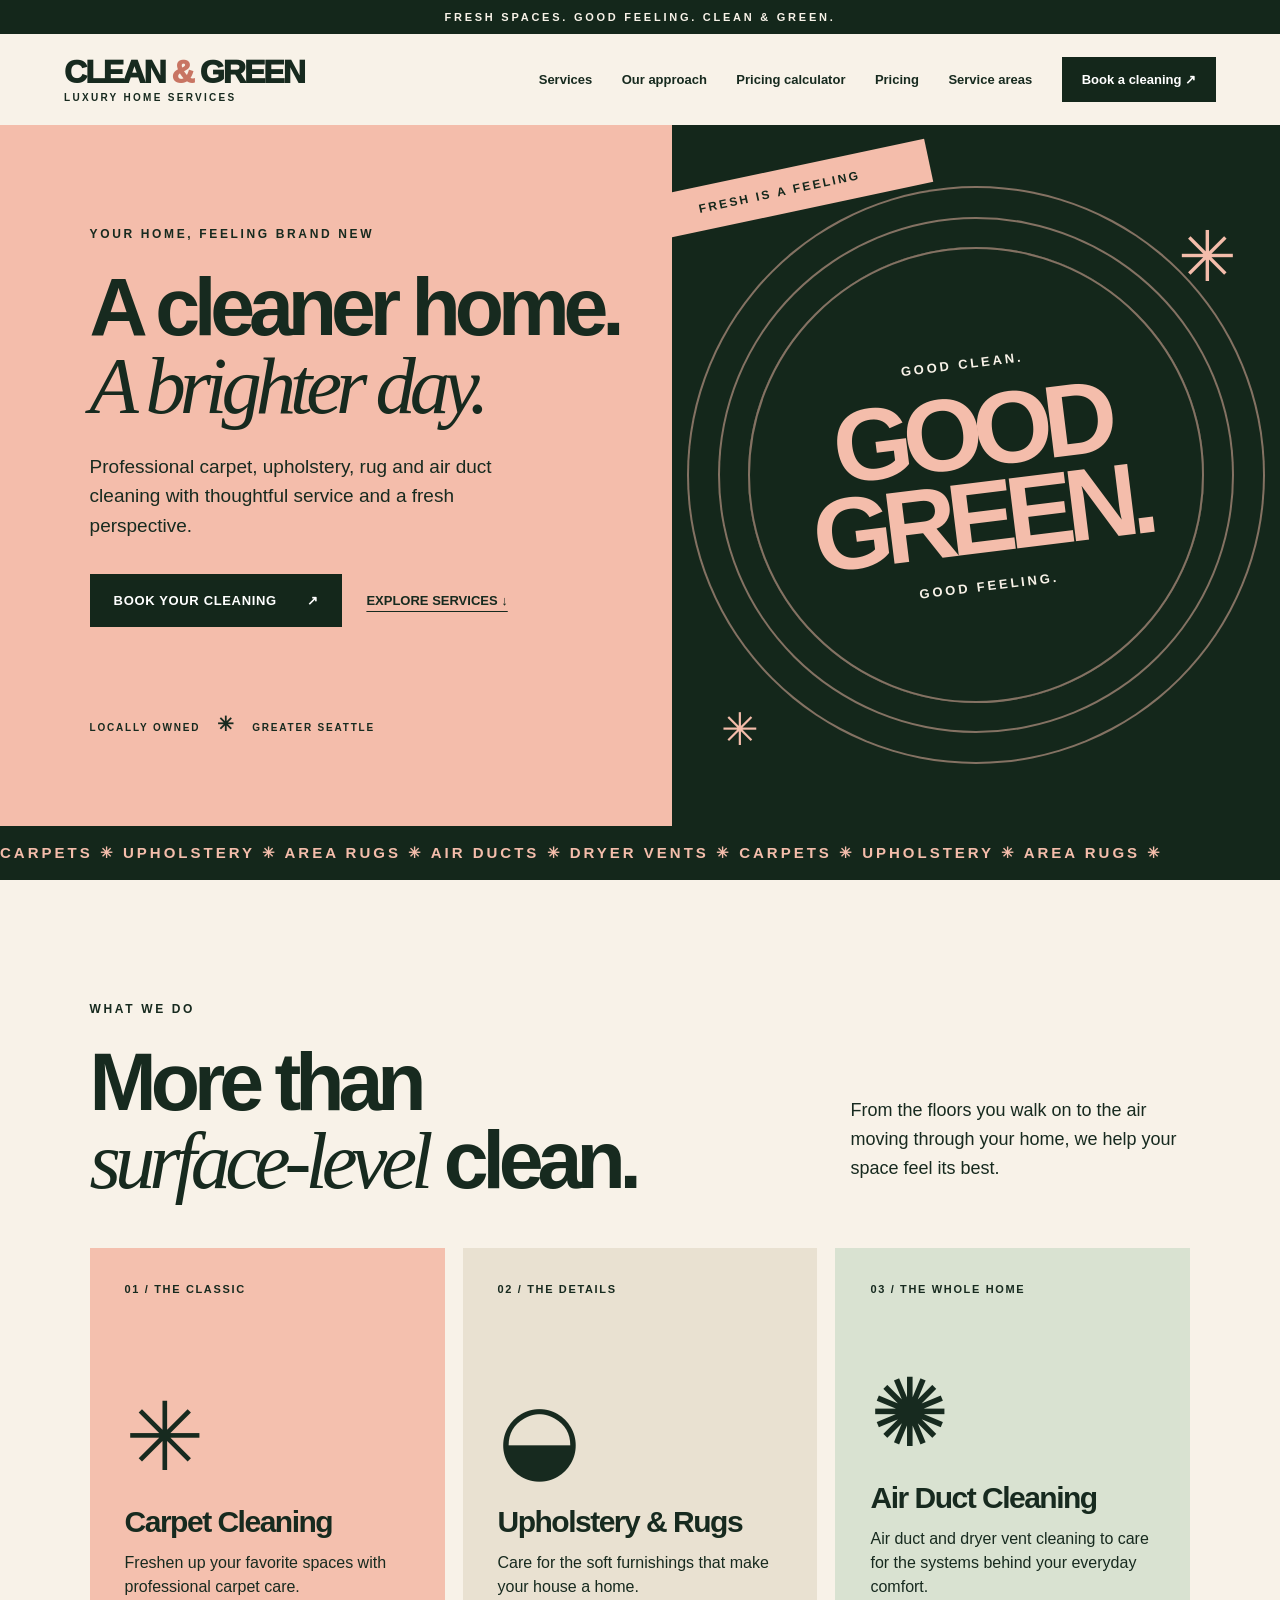
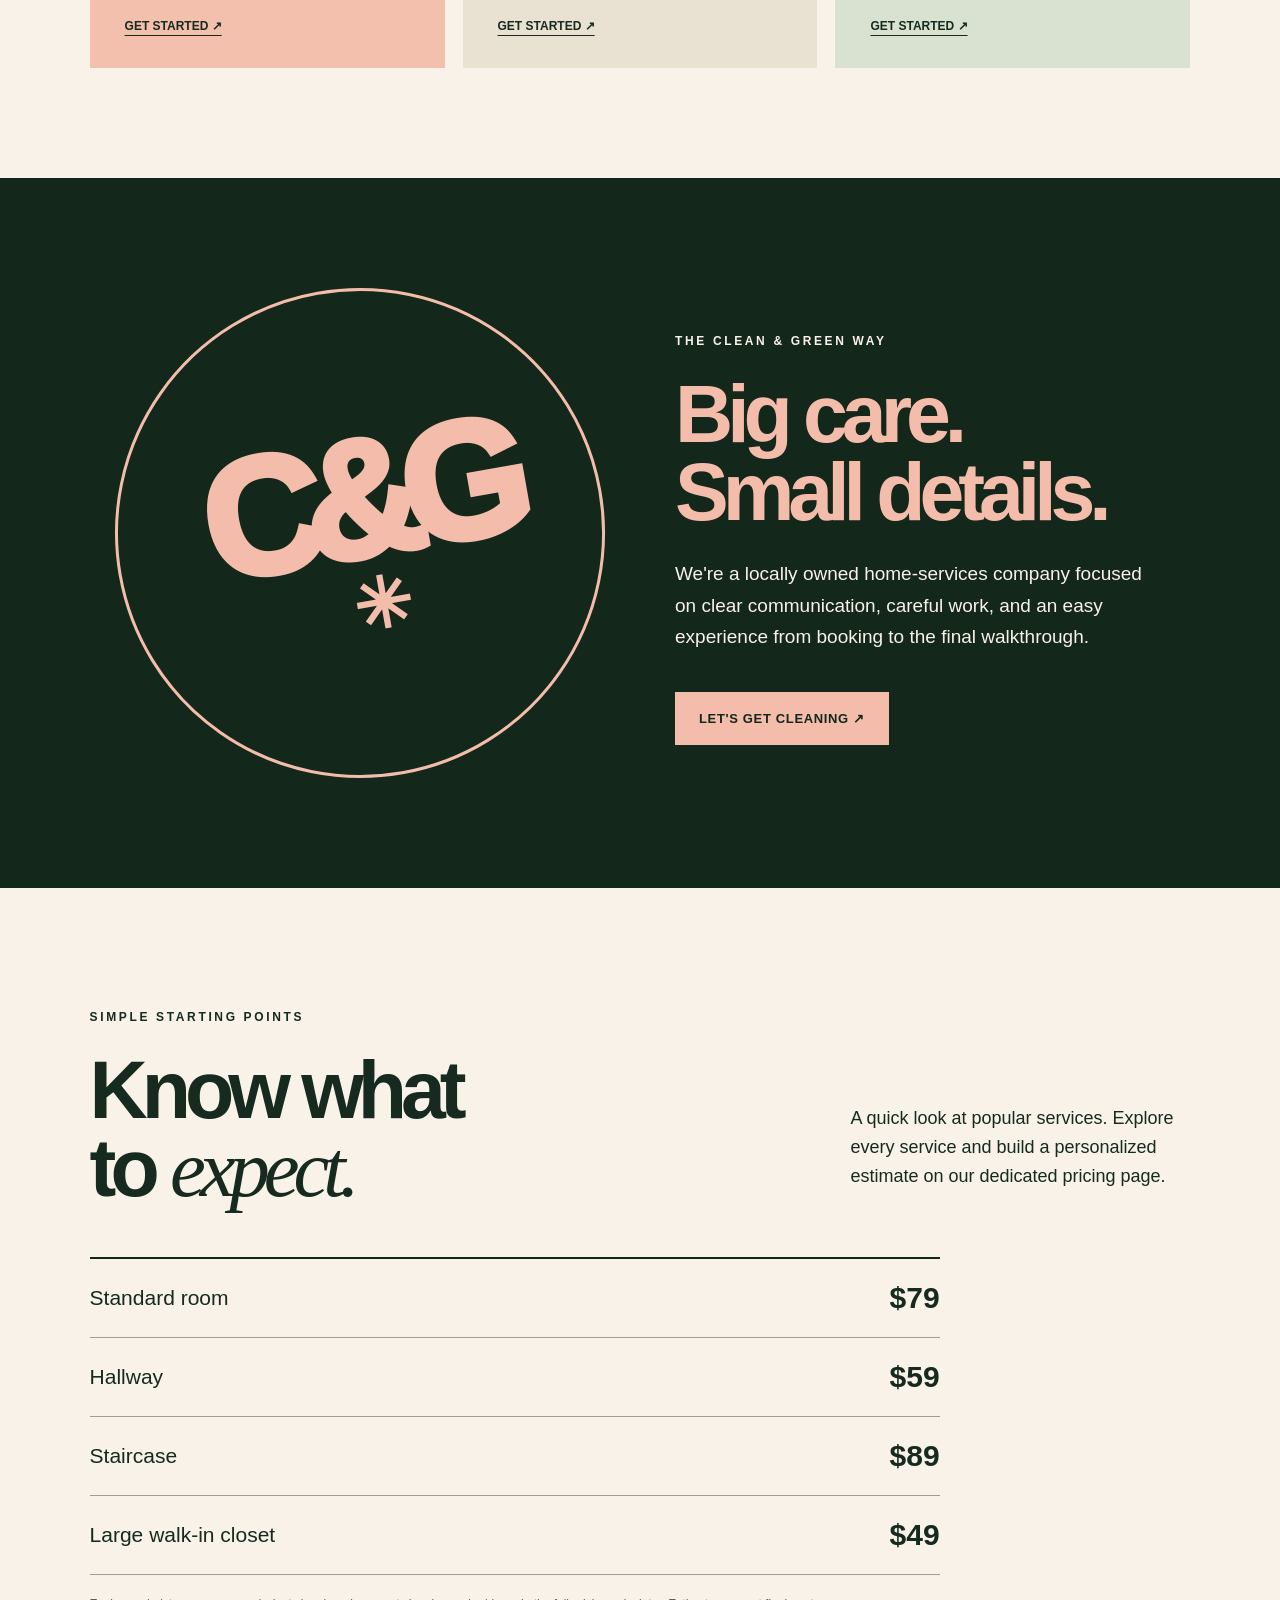
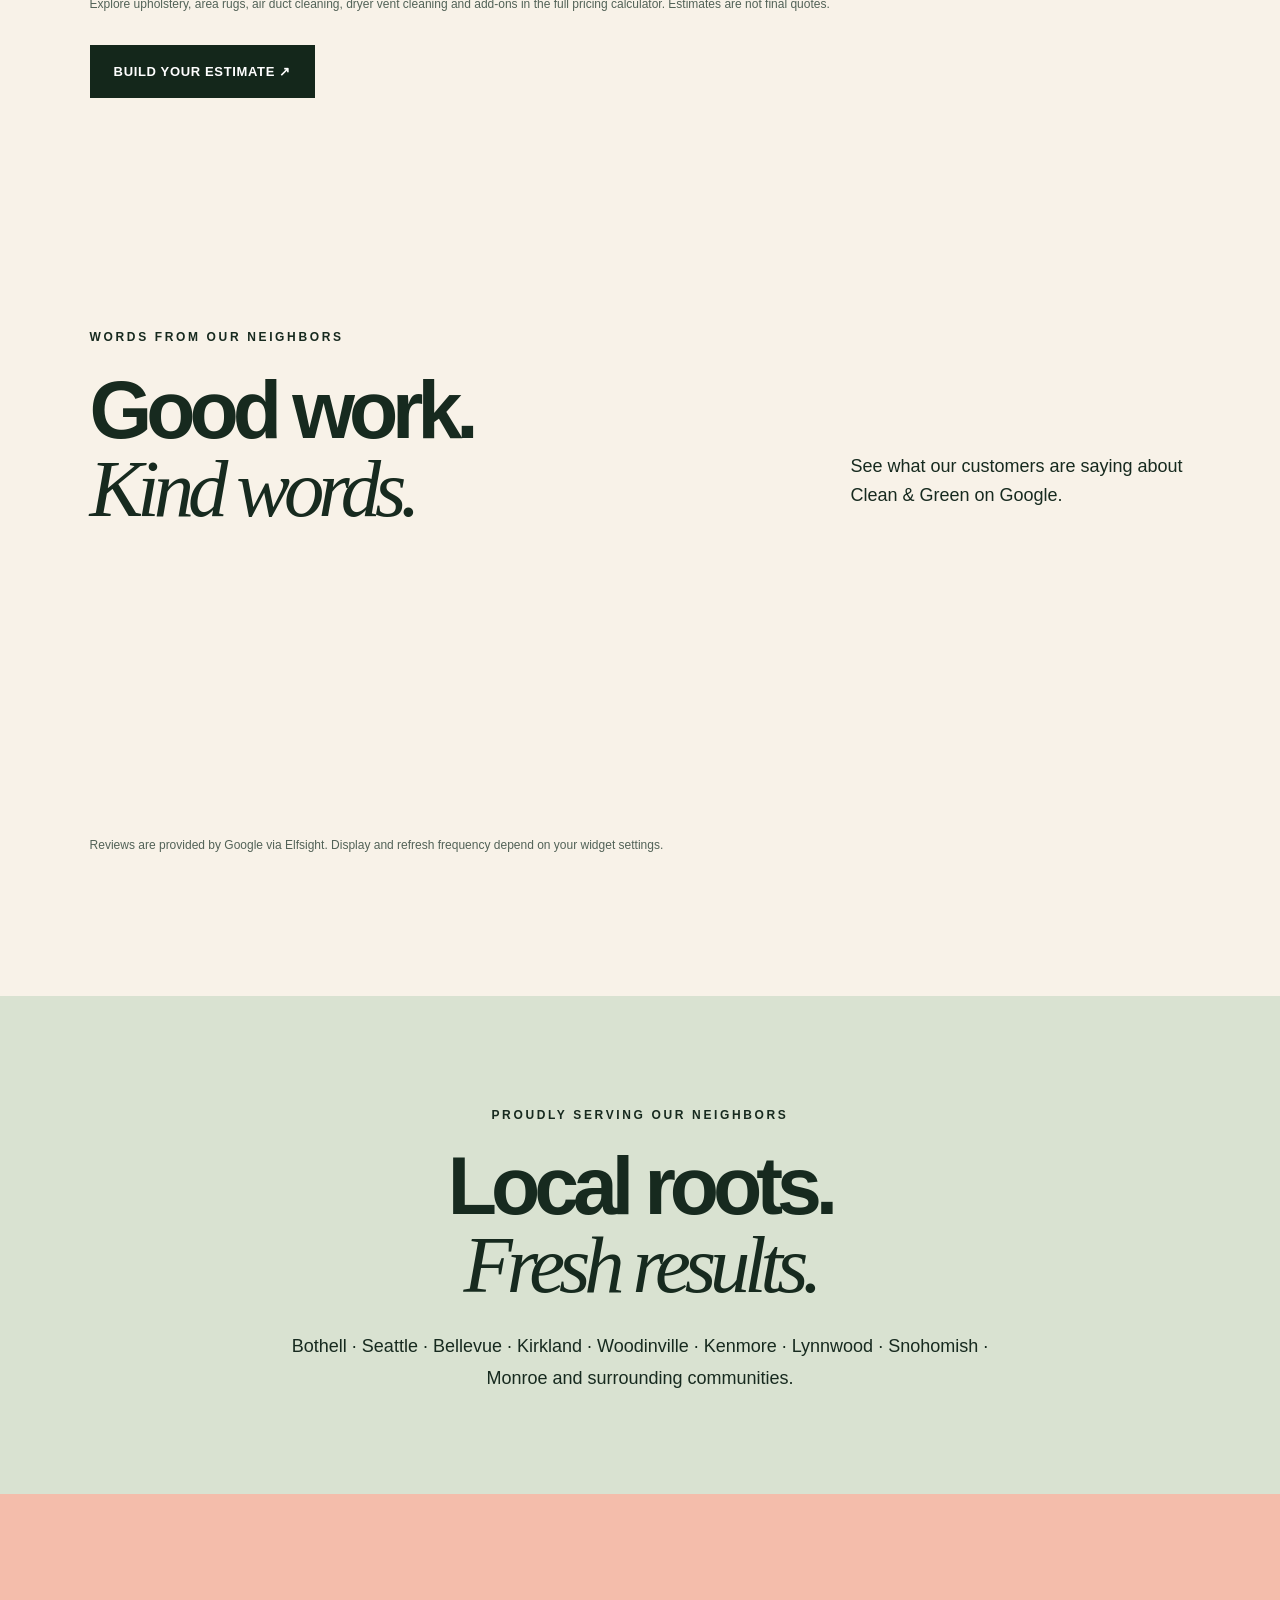
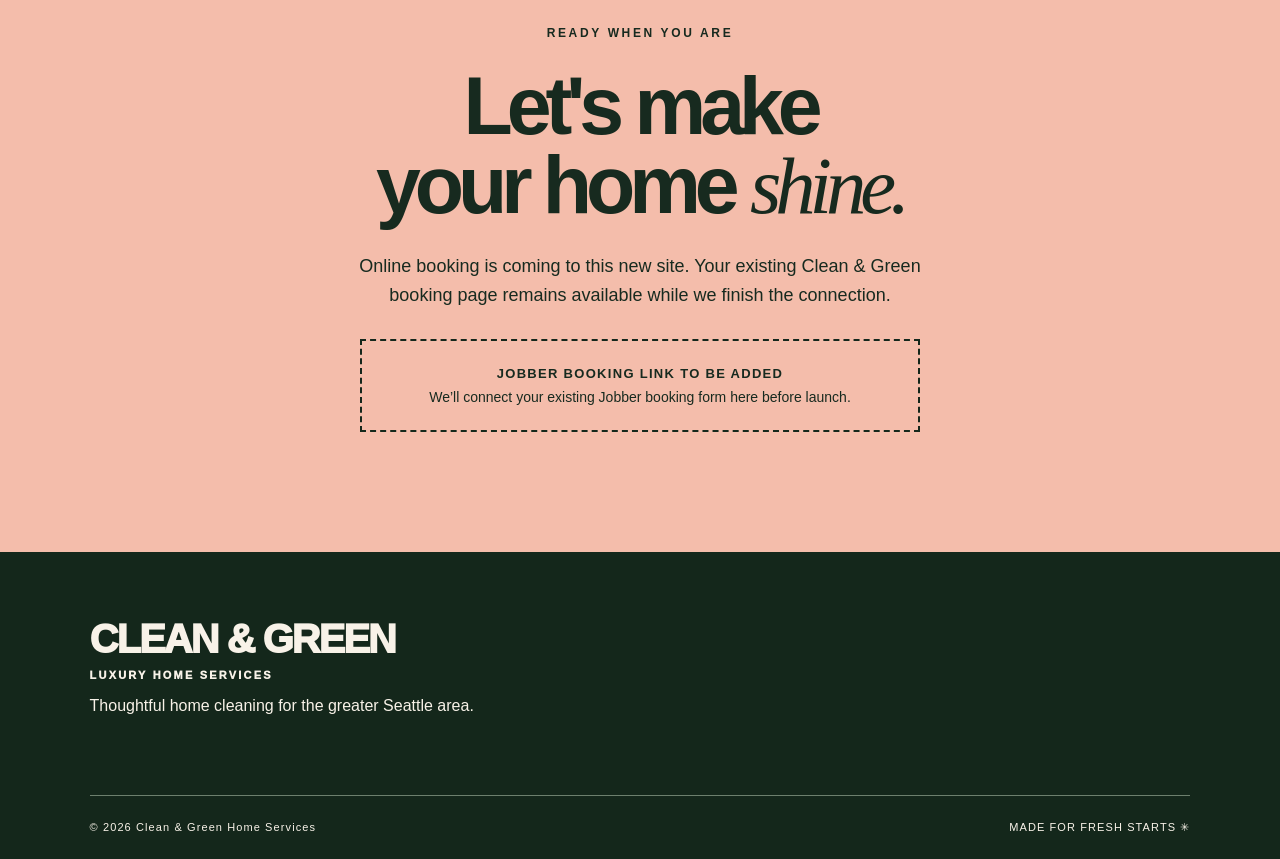
==== index.html @ 4d32936d "Add files via upload" ====
<!doctype html>
<html lang="en"><head><meta charset="utf-8"><meta name="viewport" content="width=device-width,initial-scale=1"><meta name="description" content="Clean & Green Luxury Home Services offers professional carpet, upholstery, rug and air duct cleaning in the greater Seattle area."><title>Clean & Green | Luxury Home Services</title><link rel="stylesheet" href="styles.css"></head>
<body><a class="skip" href="#main">Skip to content</a><div class="announcement">FRESH SPACES. GOOD FEELING. CLEAN & GREEN.</div><header class="site-header"><a class="brand" href="#top" aria-label="Clean and Green home"><span class="brand-name">CLEAN <em>&</em> GREEN</span><span class="brand-sub">LUXURY HOME SERVICES</span></a><button class="menu-toggle" aria-label="Toggle navigation" aria-expanded="false">MENU ☰</button><nav class="nav" aria-label="Main navigation"><a href="#services">Services</a><a href="#how">Our approach</a><a href="pricing.html">Pricing calculator</a><a href="#pricing">Pricing</a><a href="#areas">Service areas</a><a class="nav-book" href="#booking">Book a cleaning ↗</a></nav></header>
<main id="main"><section class="hero" id="top"><div class="hero-copy"><p class="eyebrow">YOUR HOME, FEELING BRAND NEW</p><h1>A cleaner home.<br><span>A brighter day.</span></h1><p class="hero-description">Professional carpet, upholstery, rug and air duct cleaning with thoughtful service and a fresh perspective.</p><div class="hero-actions"><a class="button button-dark" href="#booking">BOOK YOUR CLEANING <span>↗</span></a><a class="text-link" href="#services">EXPLORE SERVICES ↓</a></div><div class="hero-stamp">LOCALLY OWNED <span>✳</span> GREATER SEATTLE</div></div><div class="hero-art" aria-label="Decorative graphic with Clean and Green branding"><div class="art-sun"></div><div class="art-ribbon">FRESH IS A FEELING</div><div class="art-center"><span>GOOD CLEAN.</span><strong>GOOD<br>GREEN.</strong><span>GOOD FEELING.</span></div><div class="art-spark one">✳</div><div class="art-spark two">✳</div></div></section>
<div class="ticker" aria-label="Our services"><div>CARPETS ✳ UPHOLSTERY ✳ AREA RUGS ✳ AIR DUCTS ✳ DRYER VENTS ✳ CARPETS ✳ UPHOLSTERY ✳ AREA RUGS ✳</div></div>
<section class="section services" id="services"><div class="section-head"><div><p class="eyebrow">WHAT WE DO</p><h2>More than<br><i>surface-level</i> clean.</h2></div><p>From the floors you walk on to the air moving through your home, we help your space feel its best.</p></div><div class="service-grid"><article class="service-card pink"><span class="service-number">01 / THE CLASSIC</span><div class="service-symbol">✳</div><h3>Carpet Cleaning</h3><p>Freshen up your favorite spaces with professional carpet care.</p><a href="#booking">GET STARTED ↗</a></article><article class="service-card cream"><span class="service-number">02 / THE DETAILS</span><div class="service-symbol">◒</div><h3>Upholstery & Rugs</h3><p>Care for the soft furnishings that make your house a home.</p><a href="#booking">GET STARTED ↗</a></article><article class="service-card sage"><span class="service-number">03 / THE WHOLE HOME</span><div class="service-symbol">✺</div><h3>Air Duct Cleaning</h3><p>Air duct and dryer vent cleaning to care for the systems behind your everyday comfort.</p><a href="#booking">GET STARTED ↗</a></article></div></section>
<section class="approach" id="how"><div class="approach-mark">C&G<br><span>✳</span></div><div><p class="eyebrow">THE CLEAN & GREEN WAY</p><h2>Big care.<br>Small details.</h2><p>We're a locally owned home-services company focused on clear communication, careful work, and an easy experience from booking to the final walkthrough.</p><a class="button button-light" href="#booking">LET'S GET CLEANING ↗</a></div></section>
<section class="section pricing" id="pricing"><div class="section-head"><div><p class="eyebrow">SIMPLE STARTING POINTS</p><h2>Know what<br>to <i>expect.</i></h2></div><p>A quick look at popular services. Explore every service and build a personalized estimate on our dedicated pricing page.</p></div><div class="price-list"><div><span>Standard room</span><strong>$79</strong></div><div><span>Hallway</span><strong>$59</strong></div><div><span>Staircase</span><strong>$89</strong></div><div><span>Large walk-in closet</span><strong>$49</strong></div></div><p class="fineprint">Explore upholstery, area rugs, air duct cleaning, dryer vent cleaning and add-ons in the full pricing calculator. Estimates are not final quotes.</p><a class="button button-dark" href="pricing.html">BUILD YOUR ESTIMATE ↗</a></section>
<section class="section reviews" id="reviews" aria-labelledby="reviews-heading"><div class="section-head"><div><p class="eyebrow">WORDS FROM OUR NEIGHBORS</p><h2 id="reviews-heading">Good work.<br><i>Kind words.</i></h2></div><p>See what our customers are saying about Clean & Green on Google.</p></div><div class="reviews-widget"><div class="elfsight-app-b8c70505-8c83-452f-a3a0-7d41096732ba" data-elfsight-app-lazy></div></div><p class="fineprint">Reviews are provided by Google via Elfsight. Display and refresh frequency depend on your widget settings.</p></section>
<section class="areas" id="areas"><p class="eyebrow">PROUDLY SERVING OUR NEIGHBORS</p><h2>Local roots.<br><i>Fresh results.</i></h2><p>Bothell · Seattle · Bellevue · Kirkland · Woodinville · Kenmore · Lynnwood · Snohomish · Monroe and surrounding communities.</p></section>
<section class="booking" id="booking"><p class="eyebrow">READY WHEN YOU ARE</p><h2>Let's make<br>your home <i>shine.</i></h2><p>Online booking is coming to this new site. Your existing Clean & Green booking page remains available while we finish the connection.</p><div class="booking-placeholder"><strong>JOBBER BOOKING LINK TO BE ADDED</strong><span>We’ll connect your existing Jobber booking form here before launch.</span></div></section></main><footer><div class="footer-logo">CLEAN & GREEN <small>LUXURY HOME SERVICES</small></div><p>Thoughtful home cleaning for the greater Seattle area.</p><div class="footer-bottom"><span>© <span id="year"></span> Clean & Green Home Services</span><span>MADE FOR FRESH STARTS ✳</span></div></footer><script src="script.js"></script><script src="https://elfsightcdn.com/platform.js" async></script></body></html>
---- styles.css ----
:root{--green:#14271b;--peach:#f4bdab;--cream:#f8f2e8;--sage:#d9e2d1;--ink:#172a1f}*{box-sizing:border-box}html{scroll-behavior:smooth}body{margin:0;background:var(--cream);color:var(--ink);font-family:Arial,Helvetica,sans-serif}a{color:inherit}button{font:inherit}.skip{position:absolute;top:-100px;left:8px;background:white;padding:12px;z-index:99}.skip:focus{top:8px}.announcement{background:var(--green);color:var(--cream);text-align:center;font-weight:800;font-size:11px;letter-spacing:.25em;padding:11px}.site-header{background:var(--cream);display:flex;align-items:center;justify-content:space-between;padding:22px clamp(20px,5vw,88px);gap:20px;position:relative;z-index:10}.brand{text-decoration:none;display:flex;flex-direction:column;line-height:1}.brand-name{font-weight:1000;letter-spacing:-.06em;font-size:clamp(22px,2.5vw,33px)}.brand-name em{color:#c87563;font-style:normal}.brand-sub{font-size:10px;letter-spacing:.23em;margin-top:5px;font-weight:800}.nav{display:flex;align-items:center;gap:clamp(15px,2.3vw,35px)}.nav a{text-decoration:none;font-size:13px;font-weight:800}.nav a:hover{text-decoration:underline}.nav-book{background:var(--green);color:white;padding:15px 20px}.menu-toggle{display:none}.hero{min-height:640px;display:grid;grid-template-columns:1.05fr .95fr;background:var(--peach)}.hero-copy{padding:clamp(50px,7vw,120px) 4vw clamp(60px,7vw,100px) clamp(24px,7vw,110px);position:relative}.eyebrow{font-size:12px;font-weight:900;letter-spacing:.22em}.hero h1,.section h2,.approach h2,.areas h2,.booking h2{font-size:clamp(54px,6.3vw,104px);letter-spacing:-.075em;line-height:.97;margin:27px 0}.hero h1 span{font-family:Georgia,serif;font-style:italic;font-weight:400}.hero-description{font-size:19px;line-height:1.55;max-width:470px}.hero-actions{display:flex;align-items:center;gap:24px;flex-wrap:wrap;margin-top:34px}.button{display:inline-flex;justify-content:space-between;gap:30px;padding:19px 24px;text-decoration:none;font-size:13px;font-weight:900;letter-spacing:.05em}.button-dark{background:var(--green);color:white}.button-light{background:var(--peach);color:var(--green)}.text-link{font-size:13px;font-weight:900;text-decoration:underline;text-underline-offset:6px}.hero-stamp{font-size:10px;letter-spacing:.18em;font-weight:900;margin-top:85px}.hero-stamp span{font-size:20px;margin:0 12px}.hero-art{background:var(--green);min-height:520px;position:relative;overflow:hidden;display:flex;align-items:center;justify-content:center;color:var(--cream)}.art-sun{position:absolute;border:2px solid var(--peach);width:75%;aspect-ratio:1;border-radius:50%;box-shadow:0 0 0 28px var(--green),0 0 0 30px var(--peach),0 0 0 59px var(--green),0 0 0 61px var(--peach);opacity:.5}.art-center{position:relative;transform:rotate(-7deg);text-align:center}.art-center span{display:block;letter-spacing:.22em;font-size:13px;font-weight:900}.art-center strong{display:block;font-size:clamp(70px,8vw,150px);letter-spacing:-.09em;line-height:.84;color:var(--peach);margin:18px 0}.art-ribbon{position:absolute;top:45px;left:-45px;transform:rotate(-12deg);background:var(--peach);color:var(--green);font-size:12px;font-weight:900;letter-spacing:.2em;padding:15px 70px}.art-spark{position:absolute;color:var(--peach);font-size:70px;animation:turn 18s linear infinite}.art-spark.one{right:7%;top:13%}.art-spark.two{left:8%;bottom:10%;font-size:45px}@keyframes turn{to{transform:rotate(360deg)}}.ticker{overflow:hidden;background:var(--green);color:var(--peach);white-space:nowrap;padding:18px 0;font-size:15px;font-weight:900;letter-spacing:.2em}.ticker div{width:max-content;animation:marquee 32s linear infinite}@keyframes marquee{to{transform:translateX(-35%)}}.section{padding:110px clamp(24px,7vw,110px)}.section-head{display:flex;justify-content:space-between;gap:40px;align-items:end;margin-bottom:48px}.section-head h2{margin-bottom:0}.section h2 i,.areas h2 i,.booking h2 i{font-family:Georgia,serif;font-weight:400}.section-head>p{max-width:340px;font-size:18px;line-height:1.6}.service-grid{display:grid;grid-template-columns:repeat(3,1fr);gap:18px}.service-card{padding:35px;min-height:420px;display:flex;flex-direction:column;align-items:start}.service-card.pink{background:#f4c0ae}.service-card.cream{background:#e9e1d1}.service-card.sage{background:var(--sage)}.service-number{font-size:11px;letter-spacing:.15em;font-weight:900}.service-symbol{font-size:95px;margin:auto 0 8px;line-height:1}.service-card h3{font-size:30px;letter-spacing:-.05em;margin:12px 0}.service-card p{line-height:1.5;margin:0 0 20px}.service-card a{font-size:12px;font-weight:900;text-underline-offset:5px}.approach{background:var(--green);color:var(--cream);padding:110px clamp(24px,9vw,140px);display:grid;grid-template-columns:1fr 1fr;gap:70px;align-items:center}.approach-mark{border:3px solid var(--peach);border-radius:50%;aspect-ratio:1;display:flex;flex-direction:column;align-items:center;justify-content:center;font-size:clamp(90px,13vw,210px);font-weight:1000;letter-spacing:-.12em;line-height:.9;color:var(--peach);transform:rotate(-10deg)}.approach-mark span{font-size:70px}.approach h2{color:var(--peach)}.approach p:not(.eyebrow){font-size:19px;line-height:1.65;max-width:470px}.approach .button{margin-top:20px}.pricing .price-list{border-top:2px solid var(--green);max-width:850px}.price-list>div{display:flex;justify-content:space-between;align-items:center;gap:20px;padding:22px 0;border-bottom:1px solid #9b9f93;font-size:21px}.price-list strong{font-size:30px}.fineprint{font-size:12px;line-height:1.5;max-width:850px;color:#526257;margin:20px 0 32px}.areas{text-align:center;padding:100px 25px;background:var(--sage)}.areas h2{margin:25px auto}.areas>p:last-child{max-width:720px;margin:0 auto;font-size:18px;line-height:1.8}.booking{text-align:center;padding:120px 25px;background:var(--peach)}.booking>p:not(.eyebrow){font-size:18px;max-width:600px;line-height:1.6;margin:0 auto 30px}.booking-placeholder{border:2px dashed var(--green);max-width:560px;margin:auto;padding:25px;display:flex;flex-direction:column;gap:8px}.booking-placeholder strong{font-size:13px;letter-spacing:.1em}.booking-placeholder span{font-size:14px}footer{background:var(--green);color:var(--cream);padding:65px clamp(24px,7vw,110px) 25px}.footer-logo{font-weight:1000;letter-spacing:-.05em;font-size:40px}.footer-logo small{display:block;font-size:11px;letter-spacing:.2em;margin-top:7px}.footer-bottom{border-top:1px solid #6d806e;padding-top:25px;margin-top:80px;display:flex;justify-content:space-between;gap:20px;font-size:11px;letter-spacing:.1em}@media(max-width:900px){.menu-toggle{display:block;background:none;border:2px solid var(--green);padding:10px;font-weight:900}.nav{display:none;position:absolute;top:100%;left:0;right:0;background:var(--cream);padding:24px;flex-direction:column;align-items:stretch}.nav.open{display:flex}.hero{grid-template-columns:1fr}.hero-art{min-height:460px}.hero-copy{padding:65px 30px}.hero-stamp{margin-top:50px}.section-head{display:block}.section-head>p{max-width:650px}.service-grid{grid-template-columns:1fr}.service-card{min-height:310px}.approach{grid-template-columns:1fr}.approach-mark{max-width:380px;width:100%;margin:auto}}@media(max-width:550px){.hero h1,.section h2,.approach h2,.areas h2,.booking h2{font-size:clamp(48px,12vw,70px)}.section{padding:70px 22px}.hero-art{min-height:390px}.art-center strong{font-size:78px}.art-sun{width:70%}.art-ribbon{font-size:9px}.footer-logo{font-size:30px}.footer-bottom{flex-direction:column}.approach{padding:75px 24px}}

/* Google reviews integration — isolated from existing site styling */
.reviews-widget { width: 100%; min-height: 240px; }
.reviews-widget > div { width: 100%; }
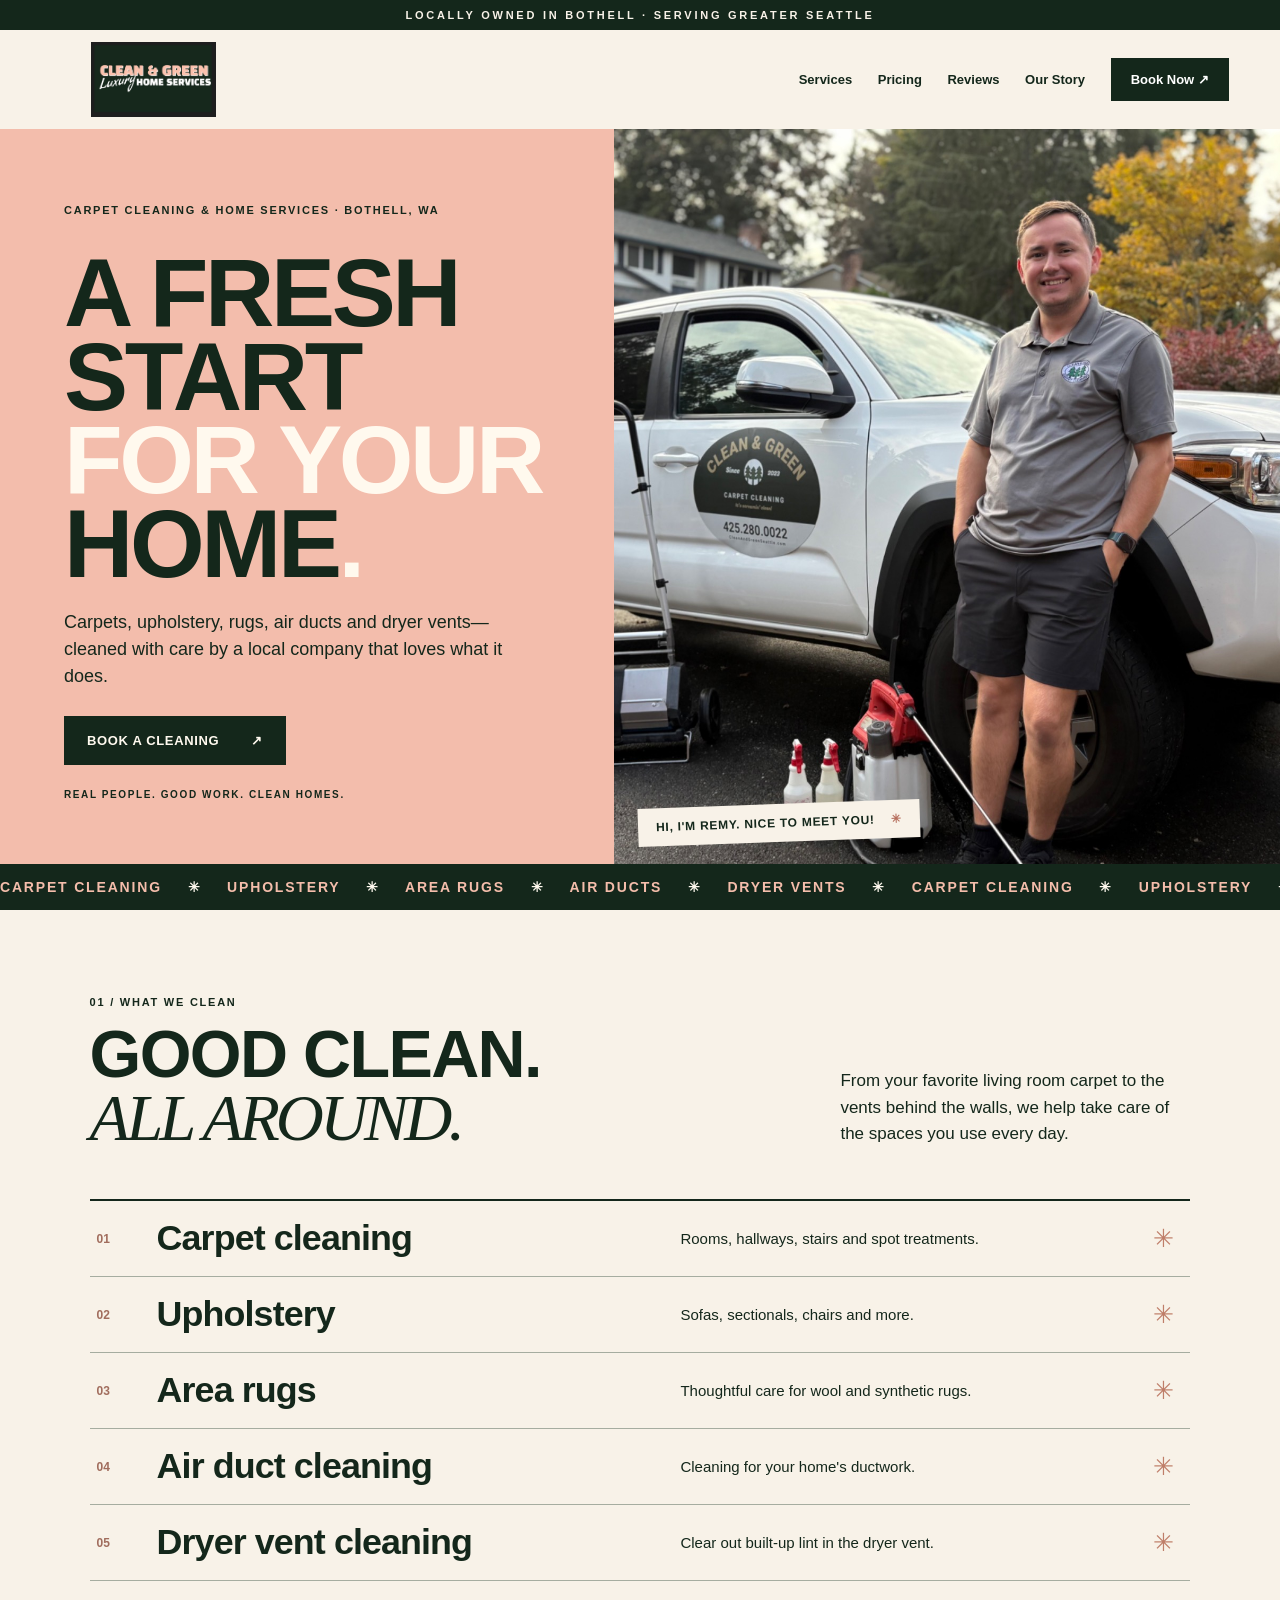
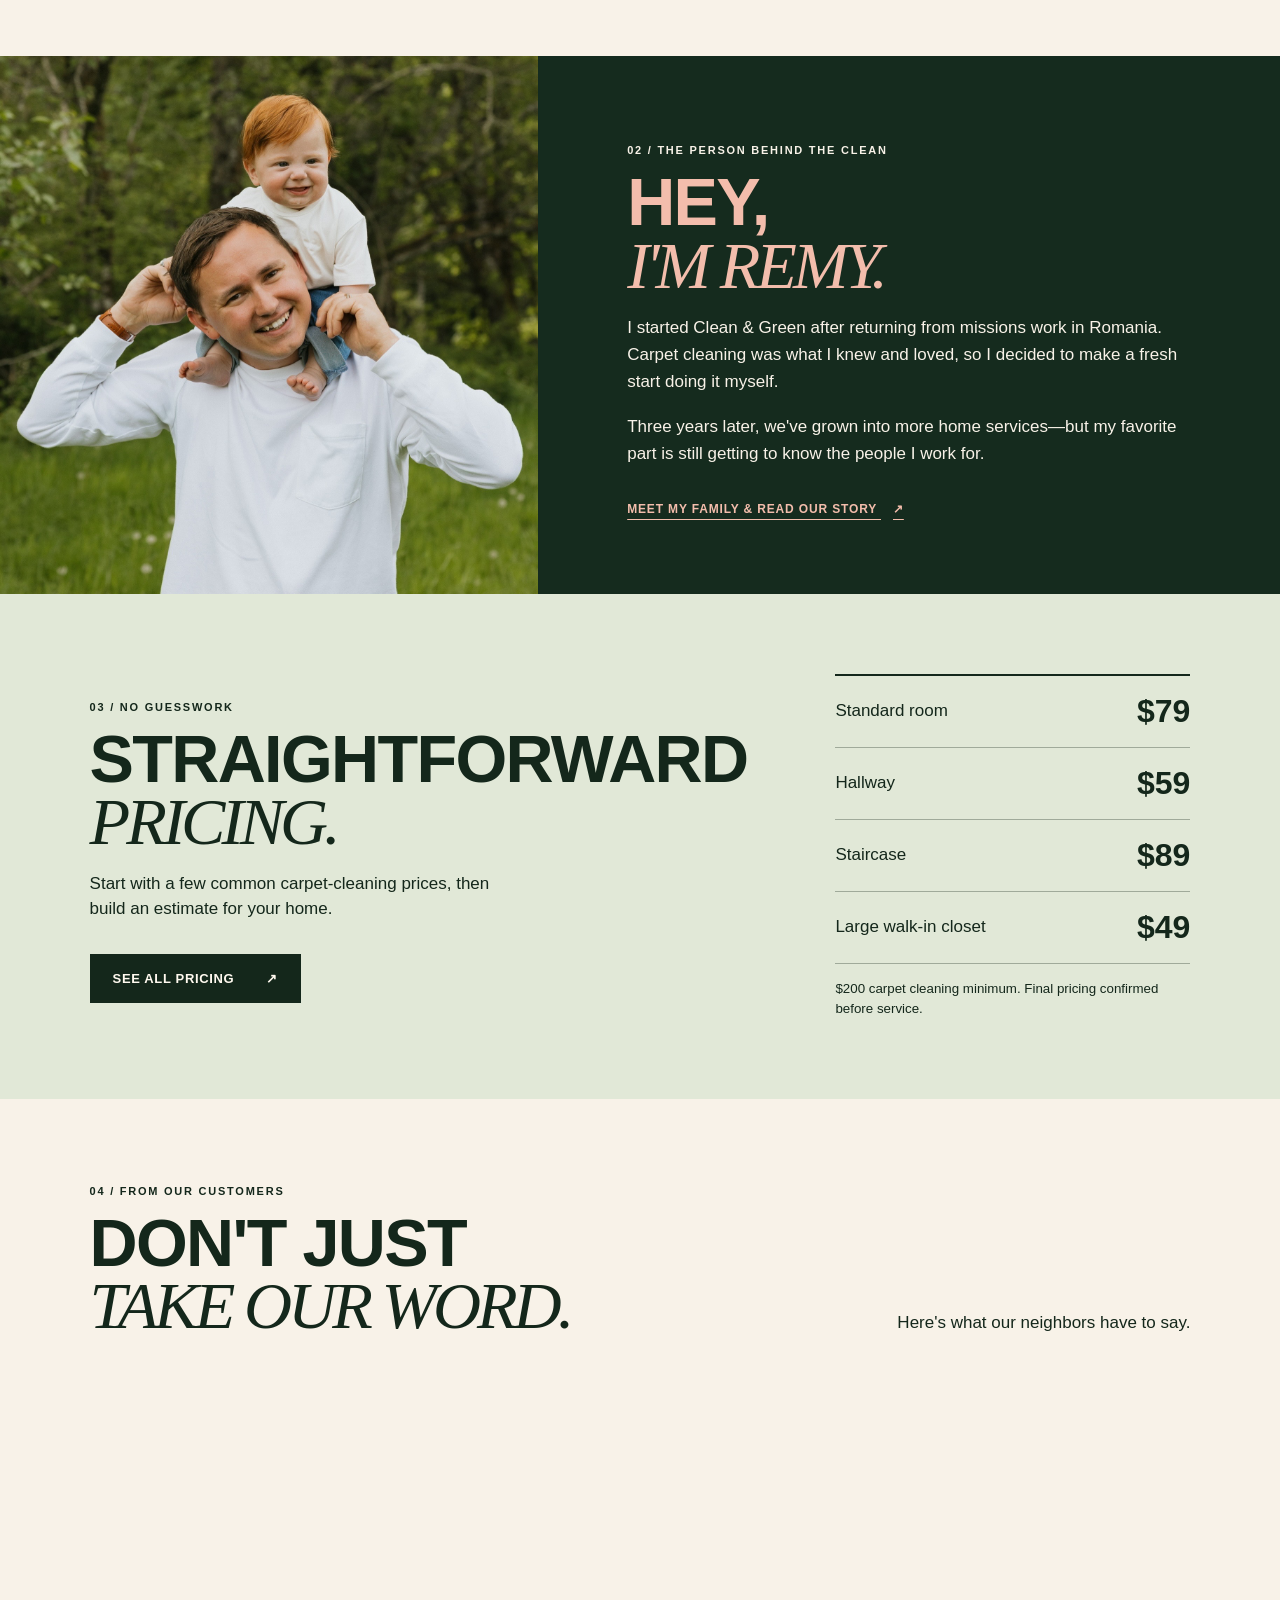
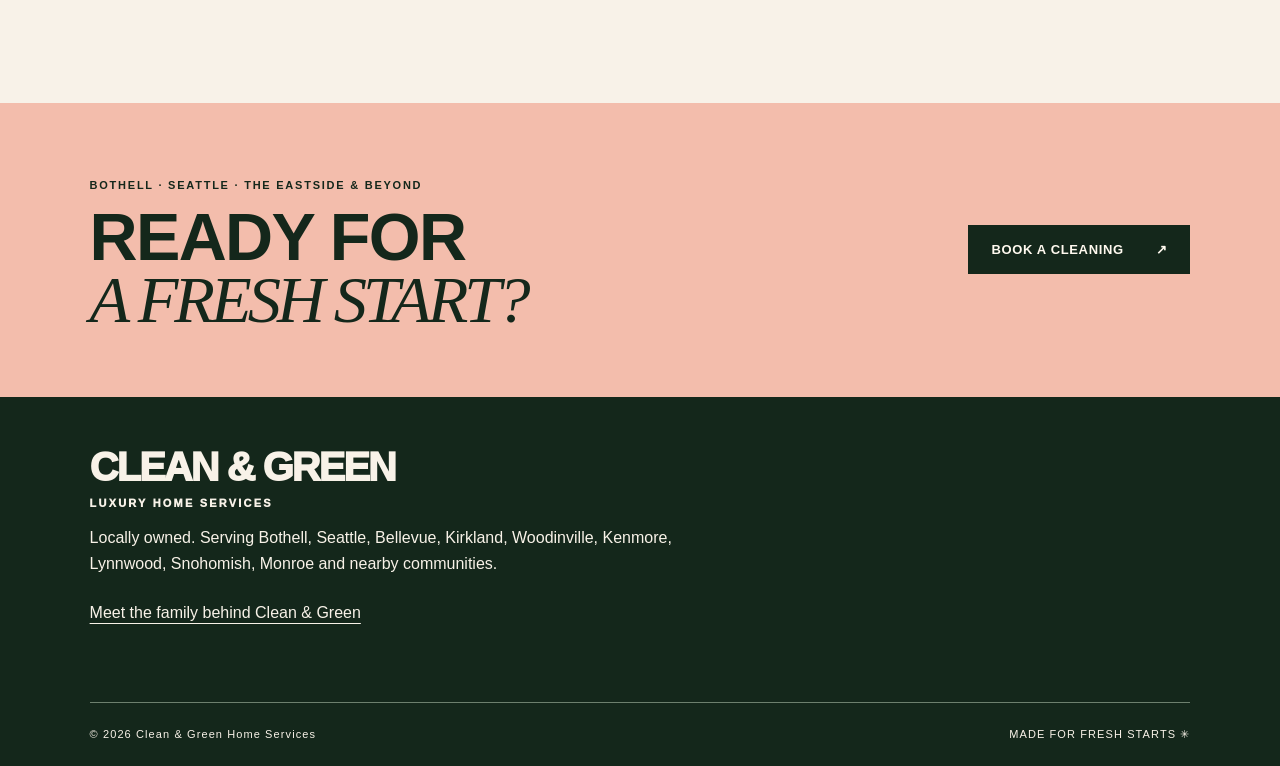
==== commit c132f0bf: "Add files via upload" ====
--- a/index.html
+++ b/index.html
@@ -1,11 +1,10 @@
-<!doctype html>
-<html lang="en"><head><meta charset="utf-8"><meta name="viewport" content="width=device-width,initial-scale=1"><meta name="description" content="Clean & Green Luxury Home Services offers professional carpet, upholstery, rug and air duct cleaning in the greater Seattle area."><title>Clean & Green | Luxury Home Services</title><link rel="stylesheet" href="styles.css"></head>
-<body><a class="skip" href="#main">Skip to content</a><div class="announcement">FRESH SPACES. GOOD FEELING. CLEAN & GREEN.</div><header class="site-header"><a class="brand" href="#top" aria-label="Clean and Green home"><span class="brand-name">CLEAN <em>&</em> GREEN</span><span class="brand-sub">LUXURY HOME SERVICES</span></a><button class="menu-toggle" aria-label="Toggle navigation" aria-expanded="false">MENU ☰</button><nav class="nav" aria-label="Main navigation"><a href="#services">Services</a><a href="#how">Our approach</a><a href="pricing.html">Pricing calculator</a><a href="#pricing">Pricing</a><a href="#areas">Service areas</a><a class="nav-book" href="#booking">Book a cleaning ↗</a></nav></header>
-<main id="main"><section class="hero" id="top"><div class="hero-copy"><p class="eyebrow">YOUR HOME, FEELING BRAND NEW</p><h1>A cleaner home.<br><span>A brighter day.</span></h1><p class="hero-description">Professional carpet, upholstery, rug and air duct cleaning with thoughtful service and a fresh perspective.</p><div class="hero-actions"><a class="button button-dark" href="#booking">BOOK YOUR CLEANING <span>↗</span></a><a class="text-link" href="#services">EXPLORE SERVICES ↓</a></div><div class="hero-stamp">LOCALLY OWNED <span>✳</span> GREATER SEATTLE</div></div><div class="hero-art" aria-label="Decorative graphic with Clean and Green branding"><div class="art-sun"></div><div class="art-ribbon">FRESH IS A FEELING</div><div class="art-center"><span>GOOD CLEAN.</span><strong>GOOD<br>GREEN.</strong><span>GOOD FEELING.</span></div><div class="art-spark one">✳</div><div class="art-spark two">✳</div></div></section>
-<div class="ticker" aria-label="Our services"><div>CARPETS ✳ UPHOLSTERY ✳ AREA RUGS ✳ AIR DUCTS ✳ DRYER VENTS ✳ CARPETS ✳ UPHOLSTERY ✳ AREA RUGS ✳</div></div>
-<section class="section services" id="services"><div class="section-head"><div><p class="eyebrow">WHAT WE DO</p><h2>More than<br><i>surface-level</i> clean.</h2></div><p>From the floors you walk on to the air moving through your home, we help your space feel its best.</p></div><div class="service-grid"><article class="service-card pink"><span class="service-number">01 / THE CLASSIC</span><div class="service-symbol">✳</div><h3>Carpet Cleaning</h3><p>Freshen up your favorite spaces with professional carpet care.</p><a href="#booking">GET STARTED ↗</a></article><article class="service-card cream"><span class="service-number">02 / THE DETAILS</span><div class="service-symbol">◒</div><h3>Upholstery & Rugs</h3><p>Care for the soft furnishings that make your house a home.</p><a href="#booking">GET STARTED ↗</a></article><article class="service-card sage"><span class="service-number">03 / THE WHOLE HOME</span><div class="service-symbol">✺</div><h3>Air Duct Cleaning</h3><p>Air duct and dryer vent cleaning to care for the systems behind your everyday comfort.</p><a href="#booking">GET STARTED ↗</a></article></div></section>
-<section class="approach" id="how"><div class="approach-mark">C&G<br><span>✳</span></div><div><p class="eyebrow">THE CLEAN & GREEN WAY</p><h2>Big care.<br>Small details.</h2><p>We're a locally owned home-services company focused on clear communication, careful work, and an easy experience from booking to the final walkthrough.</p><a class="button button-light" href="#booking">LET'S GET CLEANING ↗</a></div></section>
-<section class="section pricing" id="pricing"><div class="section-head"><div><p class="eyebrow">SIMPLE STARTING POINTS</p><h2>Know what<br>to <i>expect.</i></h2></div><p>A quick look at popular services. Explore every service and build a personalized estimate on our dedicated pricing page.</p></div><div class="price-list"><div><span>Standard room</span><strong>$79</strong></div><div><span>Hallway</span><strong>$59</strong></div><div><span>Staircase</span><strong>$89</strong></div><div><span>Large walk-in closet</span><strong>$49</strong></div></div><p class="fineprint">Explore upholstery, area rugs, air duct cleaning, dryer vent cleaning and add-ons in the full pricing calculator. Estimates are not final quotes.</p><a class="button button-dark" href="pricing.html">BUILD YOUR ESTIMATE ↗</a></section>
-<section class="section reviews" id="reviews" aria-labelledby="reviews-heading"><div class="section-head"><div><p class="eyebrow">WORDS FROM OUR NEIGHBORS</p><h2 id="reviews-heading">Good work.<br><i>Kind words.</i></h2></div><p>See what our customers are saying about Clean & Green on Google.</p></div><div class="reviews-widget"><div class="elfsight-app-b8c70505-8c83-452f-a3a0-7d41096732ba" data-elfsight-app-lazy></div></div><p class="fineprint">Reviews are provided by Google via Elfsight. Display and refresh frequency depend on your widget settings.</p></section>
-<section class="areas" id="areas"><p class="eyebrow">PROUDLY SERVING OUR NEIGHBORS</p><h2>Local roots.<br><i>Fresh results.</i></h2><p>Bothell · Seattle · Bellevue · Kirkland · Woodinville · Kenmore · Lynnwood · Snohomish · Monroe and surrounding communities.</p></section>
-<section class="booking" id="booking"><p class="eyebrow">READY WHEN YOU ARE</p><h2>Let's make<br>your home <i>shine.</i></h2><p>Online booking is coming to this new site. Your existing Clean & Green booking page remains available while we finish the connection.</p><div class="booking-placeholder"><strong>JOBBER BOOKING LINK TO BE ADDED</strong><span>We’ll connect your existing Jobber booking form here before launch.</span></div></section></main><footer><div class="footer-logo">CLEAN & GREEN <small>LUXURY HOME SERVICES</small></div><p>Thoughtful home cleaning for the greater Seattle area.</p><div class="footer-bottom"><span>© <span id="year"></span> Clean & Green Home Services</span><span>MADE FOR FRESH STARTS ✳</span></div></footer><script src="script.js"></script><script src="https://elfsightcdn.com/platform.js" async></script></body></html>
+<!doctype html><html lang="en"><head><meta charset="utf-8"><meta name="viewport" content="width=device-width,initial-scale=1"><meta name="description" content="Locally owned carpet, rug, upholstery, air duct and dryer vent cleaning in Bothell, Seattle and the Eastside. Meet Clean & Green and see our straightforward pricing."><title>Clean & Green | Carpet Cleaning & Home Services</title><link rel="stylesheet" href="styles.css"><link rel="stylesheet" href="home-v4.css"></head>
+<body class="home-v4"><a class="skip" href="#main">Skip to content</a><div class="announcement">LOCALLY OWNED IN BOTHELL · SERVING GREATER SEATTLE</div><header class="site-header"><a class="brand" href="index.html" aria-label="Clean and Green home"><img class="brand-image" src="assets/clean-green-logo.jpg" alt="Clean & Green Luxury Home Services"></a><button class="menu-toggle" aria-label="Toggle navigation" aria-expanded="false">MENU ☰</button><nav class="nav" aria-label="Main navigation"><a href="#services">Services</a><a href="pricing.html">Pricing</a><a href="#reviews">Reviews</a><a href="meet-your-technician.html">Our Story</a><a class="nav-book" href="https://clienthub.getjobber.com/hubs/13ff48fd-410c-46f8-a10c-d7cc06eb8e5e/public/requests/5079977/new">Book Now ↗</a></nav></header>
+<main id="main"><section class="v4-hero"><div class="v4-hero-copy"><p class="eyebrow">CARPET CLEANING & HOME SERVICES · BOTHELL, WA</p><h1>A FRESH START<br><span>FOR YOUR</span><br>HOME<span class="v4-period">.</span></h1><p>Carpets, upholstery, rugs, air ducts and dryer vents—cleaned with care by a local company that loves what it does.</p><a class="v4-primary" href="https://clienthub.getjobber.com/hubs/13ff48fd-410c-46f8-a10c-d7cc06eb8e5e/public/requests/5079977/new">BOOK A CLEANING <span>↗</span></a><div class="v4-hero-note">REAL PEOPLE. GOOD WORK. CLEAN HOMES.</div></div><figure class="v4-hero-photo"><img src="assets/remy-truck.jpeg" alt="Clean & Green owner beside his branded truck and cleaning equipment"><figcaption>HI, I'M REMY. NICE TO MEET YOU! <span>✳</span></figcaption></figure></section>
+<div class="v4-ticker" aria-label="Cleaning services"><div>CARPET CLEANING <b>✳</b> UPHOLSTERY <b>✳</b> AREA RUGS <b>✳</b> AIR DUCTS <b>✳</b> DRYER VENTS <b>✳</b> CARPET CLEANING <b>✳</b> UPHOLSTERY <b>✳</b> AREA RUGS <b>✳</b></div></div>
+<section class="v4-services" id="services"><div class="v4-section-intro"><div><p class="eyebrow">01 / WHAT WE CLEAN</p><h2>GOOD CLEAN.<br><em>ALL AROUND.</em></h2></div><p>From your favorite living room carpet to the vents behind the walls, we help take care of the spaces you use every day.</p></div><div class="v4-service-list"><div><span>01</span><h3>Carpet cleaning</h3><p>Rooms, hallways, stairs and spot treatments.</p><span class="v4-star">✳</span></div><div><span>02</span><h3>Upholstery</h3><p>Sofas, sectionals, chairs and more.</p><span class="v4-star">✳</span></div><div><span>03</span><h3>Area rugs</h3><p>Thoughtful care for wool and synthetic rugs.</p><span class="v4-star">✳</span></div><div><span>04</span><h3>Air duct cleaning</h3><p>Cleaning for your home's ductwork.</p><span class="v4-star">✳</span></div><div><span>05</span><h3>Dryer vent cleaning</h3><p>Clear out built-up lint in the dryer vent.</p><span class="v4-star">✳</span></div></div></section>
+<section class="v4-about" id="about"><div class="v4-about-image"><img src="assets/remy-and-son.jpg" alt="Clean & Green owner Remy with his son" loading="lazy"></div><div class="v4-about-copy"><p class="eyebrow">02 / THE PERSON BEHIND THE CLEAN</p><h2>HEY,<br><em>I'M REMY.</em></h2><p>I started Clean & Green after returning from missions work in Romania. Carpet cleaning was what I knew and loved, so I decided to make a fresh start doing it myself.</p><p>Three years later, we've grown into more home services—but my favorite part is still getting to know the people I work for.</p><a class="v4-inline-link" href="meet-your-technician.html">MEET MY FAMILY & READ OUR STORY <span>↗</span></a></div></section>
+<section class="v4-pricing" id="pricing"><div><p class="eyebrow">03 / NO GUESSWORK</p><h2>STRAIGHTFORWARD<br><em>PRICING.</em></h2><p>Start with a few common carpet-cleaning prices, then build an estimate for your home.</p><a class="v4-primary" href="pricing.html">SEE ALL PRICING <span>↗</span></a></div><div class="v4-price-list"><div><span>Standard room</span><strong>$79</strong></div><div><span>Hallway</span><strong>$59</strong></div><div><span>Staircase</span><strong>$89</strong></div><div><span>Large walk-in closet</span><strong>$49</strong></div><small>$200 carpet cleaning minimum. Final pricing confirmed before service.</small></div></section>
+<section class="v4-reviews" id="reviews"><div class="v4-reviews-head"><div><p class="eyebrow">04 / FROM OUR CUSTOMERS</p><h2>DON'T JUST<br><em>TAKE OUR WORD.</em></h2></div><p>Here's what our neighbors have to say.</p></div><div class="reviews-widget"><div class="elfsight-app-b8c70505-8c83-452f-a3a0-7d41096732ba" data-elfsight-app-lazy></div></div></section>
+<section class="v4-final"><div><p class="eyebrow">BOTHELL · SEATTLE · THE EASTSIDE & BEYOND</p><h2>READY FOR<br><em>A FRESH START?</em></h2></div><a class="v4-primary" href="https://clienthub.getjobber.com/hubs/13ff48fd-410c-46f8-a10c-d7cc06eb8e5e/public/requests/5079977/new">BOOK A CLEANING <span>↗</span></a></section></main>
+<footer><div class="footer-logo">CLEAN & GREEN <small>LUXURY HOME SERVICES</small></div><p>Locally owned. Serving Bothell, Seattle, Bellevue, Kirkland, Woodinville, Kenmore, Lynnwood, Snohomish, Monroe and nearby communities.</p><a class="footer-meet" href="meet-your-technician.html">Meet the family behind Clean & Green</a><div class="footer-bottom"><span>© <span id="year"></span> Clean & Green Home Services</span><span>MADE FOR FRESH STARTS ✳</span></div></footer><script src="script.js"></script><script src="https://elfsightcdn.com/platform.js" async></script></body></html>
--- a/styles.css
+++ b/styles.css
@@ -3,3 +3,6 @@
 /* Google reviews integration — isolated from existing site styling */
 .reviews-widget { width: 100%; min-height: 240px; }
 .reviews-widget > div { width: 100%; }
+
+/* V3 brand and customer journey */
+.brand-image{width:clamp(155px,19vw,225px);height:auto;display:block}.brand{flex-shrink:0}.site-header{padding-top:14px;padding-bottom:14px}.nav{gap:clamp(15px,2vw,32px)}.nav-book{white-space:nowrap}.footer-meet{display:inline-block;margin-top:18px;text-underline-offset:5px}.service-card{min-height:350px}.service-card p{margin-bottom:0}.meet-hero{display:grid;grid-template-columns:1.1fr .9fr;background:var(--cream);min-height:680px}.meet-copy{padding:clamp(55px,7vw,105px) clamp(28px,7vw,105px)}.meet-copy h1{font-family:'Arial Narrow',Impact,Arial,sans-serif;text-transform:uppercase;font-stretch:condensed;font-size:clamp(66px,8vw,130px);line-height:.9;letter-spacing:-.065em;margin:26px 0 30px}.meet-copy h1 span{color:#b97668}.meet-copy p:not(.eyebrow){max-width:580px;font-size:17px;line-height:1.75}.meet-copy .meet-lead{font-size:21px!important;font-weight:700;line-height:1.5!important}.meet-copy .signature{font-family:Georgia,serif;font-size:30px!important;font-style:italic;margin-top:32px}.meet-photo{margin:0;min-height:560px;overflow:hidden}.meet-photo img{width:100%;height:100%;object-fit:cover;object-position:center 36%;display:block}.family-section{display:grid;grid-template-columns:.75fr 1.25fr;align-items:center;gap:clamp(30px,6vw,90px);background:var(--sage);padding:clamp(45px,7vw,105px)}.family-heading h2{font-family:Impact,'Arial Narrow',Arial,sans-serif;text-transform:uppercase;font-size:clamp(55px,6vw,100px);line-height:.95;letter-spacing:-.04em}.family-heading h2 em{font-family:Georgia,serif;text-transform:none;font-weight:400}.family-heading p:last-child{font-size:19px;line-height:1.6}.family-section img{display:block;width:100%;max-height:680px;object-fit:cover;object-position:center 45%}.meet-close{background:var(--peach);text-align:center;padding:45px 20px 55px}.meet-close p{font-family:Georgia,serif;font-size:clamp(34px,5vw,65px);font-style:italic;margin:8px}.asterisk{font-size:45px;color:var(--green)}.handoff-note{font-size:12px;line-height:1.6;opacity:.85}@media(max-width:900px){.meet-hero,.family-section{grid-template-columns:1fr}.meet-photo{min-height:0;max-height:560px}.meet-photo img{max-height:560px;object-position:center 35%}.family-section{padding:60px 25px}.family-section img{max-height:540px}}@media(max-width:550px){.meet-copy{padding:55px 24px}.meet-copy h1{font-size:65px}.meet-copy p:not(.eyebrow){font-size:16px}.brand-image{width:165px}}
--- a/home-v4.css
+++ b/home-v4.css
@@ -0,0 +1,2 @@
+/* Homepage-only redesign. Shared pricing and technician pages are unchanged. */
+.home-v4{background:#f8f2e8;color:#14271b}.home-v4 .site-header{padding:12px clamp(20px,4vw,70px)}.home-v4 .brand-image{display:block;width:205px;max-height:75px;object-fit:contain}.home-v4 .announcement{padding:9px}.home-v4 .nav{gap:clamp(14px,2vw,32px)}.home-v4 .nav-book{padding:14px 20px}.home-v4 h1,.home-v4 h2,.home-v4 h3{font-family:Impact,'Arial Narrow',Arial,sans-serif;font-stretch:condensed;letter-spacing:-.025em}.home-v4 .eyebrow{font-size:11px;letter-spacing:.16em}.v4-hero{display:grid;grid-template-columns:48% 52%;min-height:570px;background:#f3bdac}.v4-hero-copy{padding:clamp(40px,5vw,78px) clamp(26px,5vw,82px);display:flex;flex-direction:column;align-items:flex-start;justify-content:center}.v4-hero h1{font-size:clamp(68px,7.5vw,125px);line-height:.87;margin:24px 0;letter-spacing:-.035em}.v4-hero h1 span:not(.v4-period){color:#fff9ee}.v4-period{color:#fff9ee}.v4-hero-copy>p:not(.eyebrow){font-size:18px;line-height:1.5;max-width:470px;margin:0 0 26px}.v4-primary{display:inline-flex;align-items:center;justify-content:space-between;gap:32px;background:#14271b;color:#fff9ef;padding:17px 23px;text-decoration:none;font-size:13px;font-weight:900;letter-spacing:.05em;transition:transform .2s}.v4-primary:hover{transform:translateY(-2px)}.v4-hero-note{font-size:10px;font-weight:900;letter-spacing:.16em;margin-top:24px}.v4-hero-photo{margin:0;position:relative;min-height:520px;overflow:hidden}.v4-hero-photo img{width:100%;height:100%;position:absolute;inset:0;object-fit:cover;object-position:51% center}.v4-hero-photo figcaption{position:absolute;bottom:22px;left:24px;background:#f8f2e8;padding:12px 18px;font-weight:900;font-size:12px;letter-spacing:.06em;transform:rotate(-2deg)}.v4-hero-photo figcaption span{color:#b66e5d;margin-left:12px}.v4-ticker{overflow:hidden;background:#14271b;color:#f4bdab;padding:15px 0;white-space:nowrap;font-size:14px;font-weight:900;letter-spacing:.13em}.v4-ticker div{width:max-content;animation:v4-scroll 38s linear infinite}.v4-ticker b{padding:0 20px;color:#fff9ef}@keyframes v4-scroll{to{transform:translateX(-50%)}}.v4-services,.v4-reviews{padding:75px clamp(24px,7vw,105px)}.v4-section-intro,.v4-reviews-head{display:flex;justify-content:space-between;align-items:end;gap:30px;margin-bottom:35px}.v4-section-intro h2,.v4-reviews h2,.v4-about h2,.v4-pricing h2,.v4-final h2{font-size:clamp(48px,5.2vw,84px);line-height:.94;margin:15px 0}.home-v4 h2 em{font-family:Georgia,serif;font-weight:400;letter-spacing:-.06em}.v4-section-intro>p,.v4-reviews-head>p{max-width:350px;line-height:1.55;font-size:17px}.v4-service-list{border-top:2px solid #14271b}.v4-service-list>div{display:grid;grid-template-columns:45px minmax(180px,1fr) minmax(170px,.9fr) 30px;align-items:center;gap:15px;padding:17px 7px;border-bottom:1px solid #a6ada0}.v4-service-list>div>span:first-child{font-size:12px;font-weight:900;color:#a16d5d}.v4-service-list h3{font-size:clamp(25px,2.8vw,40px);margin:0}.v4-service-list p{font-size:15px;line-height:1.4;margin:0}.v4-star{font-size:25px;color:#bf7e69}.v4-about{display:grid;grid-template-columns:42% 58%;background:#152b1e;color:#f8f2e8}.v4-about-image{min-height:460px;overflow:hidden}.v4-about-image img{width:100%;height:100%;object-fit:cover;object-position:center 38%;display:block}.v4-about-copy{padding:65px clamp(28px,7vw,115px);align-self:center}.v4-about h2{color:#f3bdac}.v4-about-copy>p:not(.eyebrow){font-size:17px;line-height:1.6;max-width:570px}.v4-inline-link{display:inline-block;color:#f3bdac;text-underline-offset:6px;font-size:12px;font-weight:900;letter-spacing:.07em;margin-top:18px}.v4-inline-link span{margin-left:12px}.v4-pricing{display:grid;grid-template-columns:1fr 1fr;gap:8%;align-items:center;padding:80px clamp(24px,7vw,105px);background:#e1e8d7}.v4-pricing>div>p:not(.eyebrow){font-size:17px;line-height:1.5;max-width:430px}.v4-pricing .v4-primary{margin-top:15px}.v4-price-list{border-top:2px solid #14271b}.v4-price-list>div{display:flex;align-items:center;justify-content:space-between;border-bottom:1px solid #a0aa9a;padding:17px 0;font-size:17px}.v4-price-list strong{font-family:Impact,'Arial Narrow',Arial,sans-serif;font-size:32px}.v4-price-list small{display:block;margin-top:15px;line-height:1.5}.v4-reviews{background:#f8f2e8}.v4-reviews .reviews-widget{min-height:240px}.v4-final{background:#f3bdac;padding:65px clamp(24px,7vw,105px);display:flex;justify-content:space-between;align-items:center;gap:30px}.v4-final h2{margin-bottom:0}.home-v4 footer{padding-top:48px}.home-v4 footer>p{max-width:600px;line-height:1.6}.home-v4 .footer-meet{display:inline-block;margin-top:12px;text-underline-offset:5px}@media(max-width:950px){.v4-hero{grid-template-columns:1fr}.v4-hero-photo{min-height:420px}.v4-hero-copy{padding:55px 30px}.v4-hero h1{font-size:clamp(64px,11vw,105px)}.v4-about{grid-template-columns:1fr 1fr}.v4-about-copy{padding:40px 30px}.v4-pricing{gap:5%}}@media(max-width:700px){.home-v4 .brand-image{width:160px}.v4-hero-photo{min-height:330px}.v4-section-intro,.v4-reviews-head{display:block}.v4-services,.v4-reviews{padding:55px 22px}.v4-service-list>div{grid-template-columns:32px 1fr 25px;gap:10px}.v4-service-list p{grid-column:2;grid-row:2}.v4-service-list .v4-star{grid-column:3;grid-row:1}.v4-about,.v4-pricing{grid-template-columns:1fr}.v4-about-image{min-height:360px;max-height:470px}.v4-pricing{padding:55px 24px;gap:35px}.v4-final{display:block;padding:55px 24px}.v4-final .v4-primary{margin-top:28px}}@media(prefers-reduced-motion:reduce){.v4-ticker div{animation:none}.v4-primary{transition:none}}
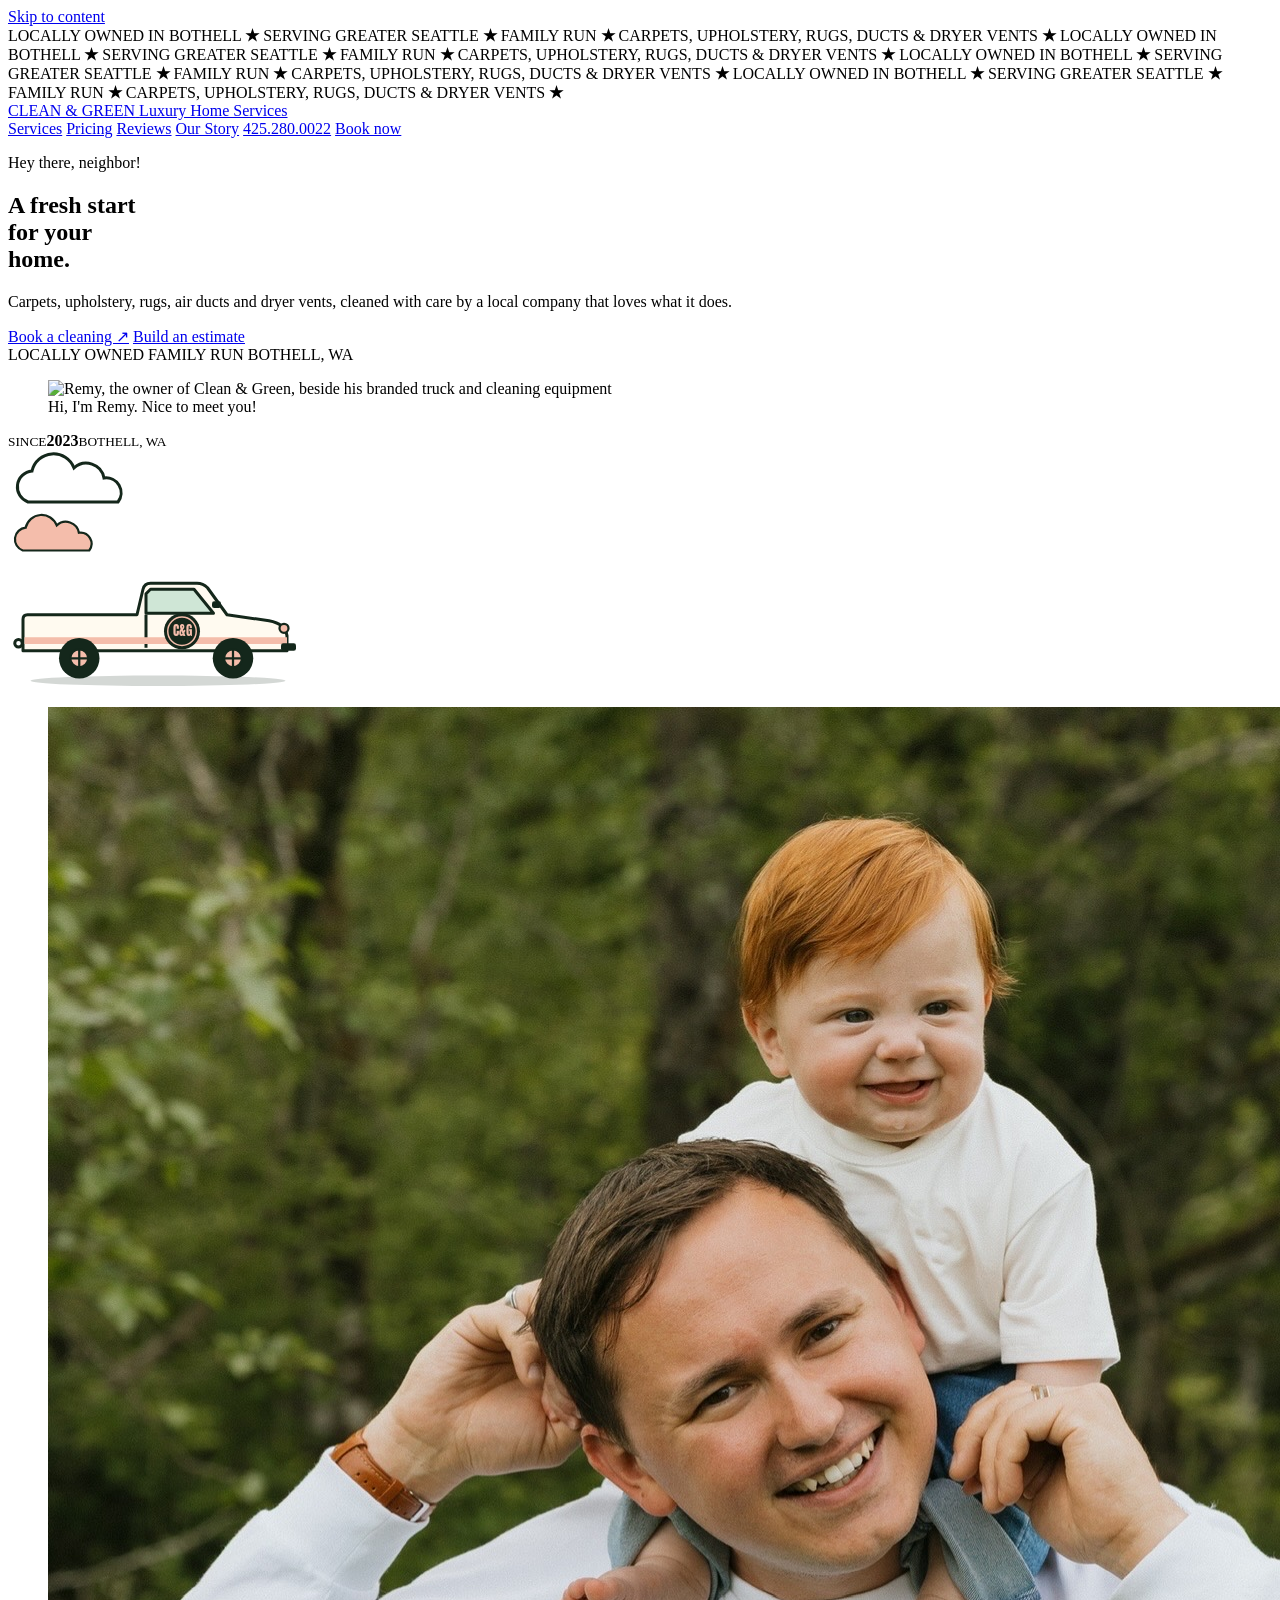
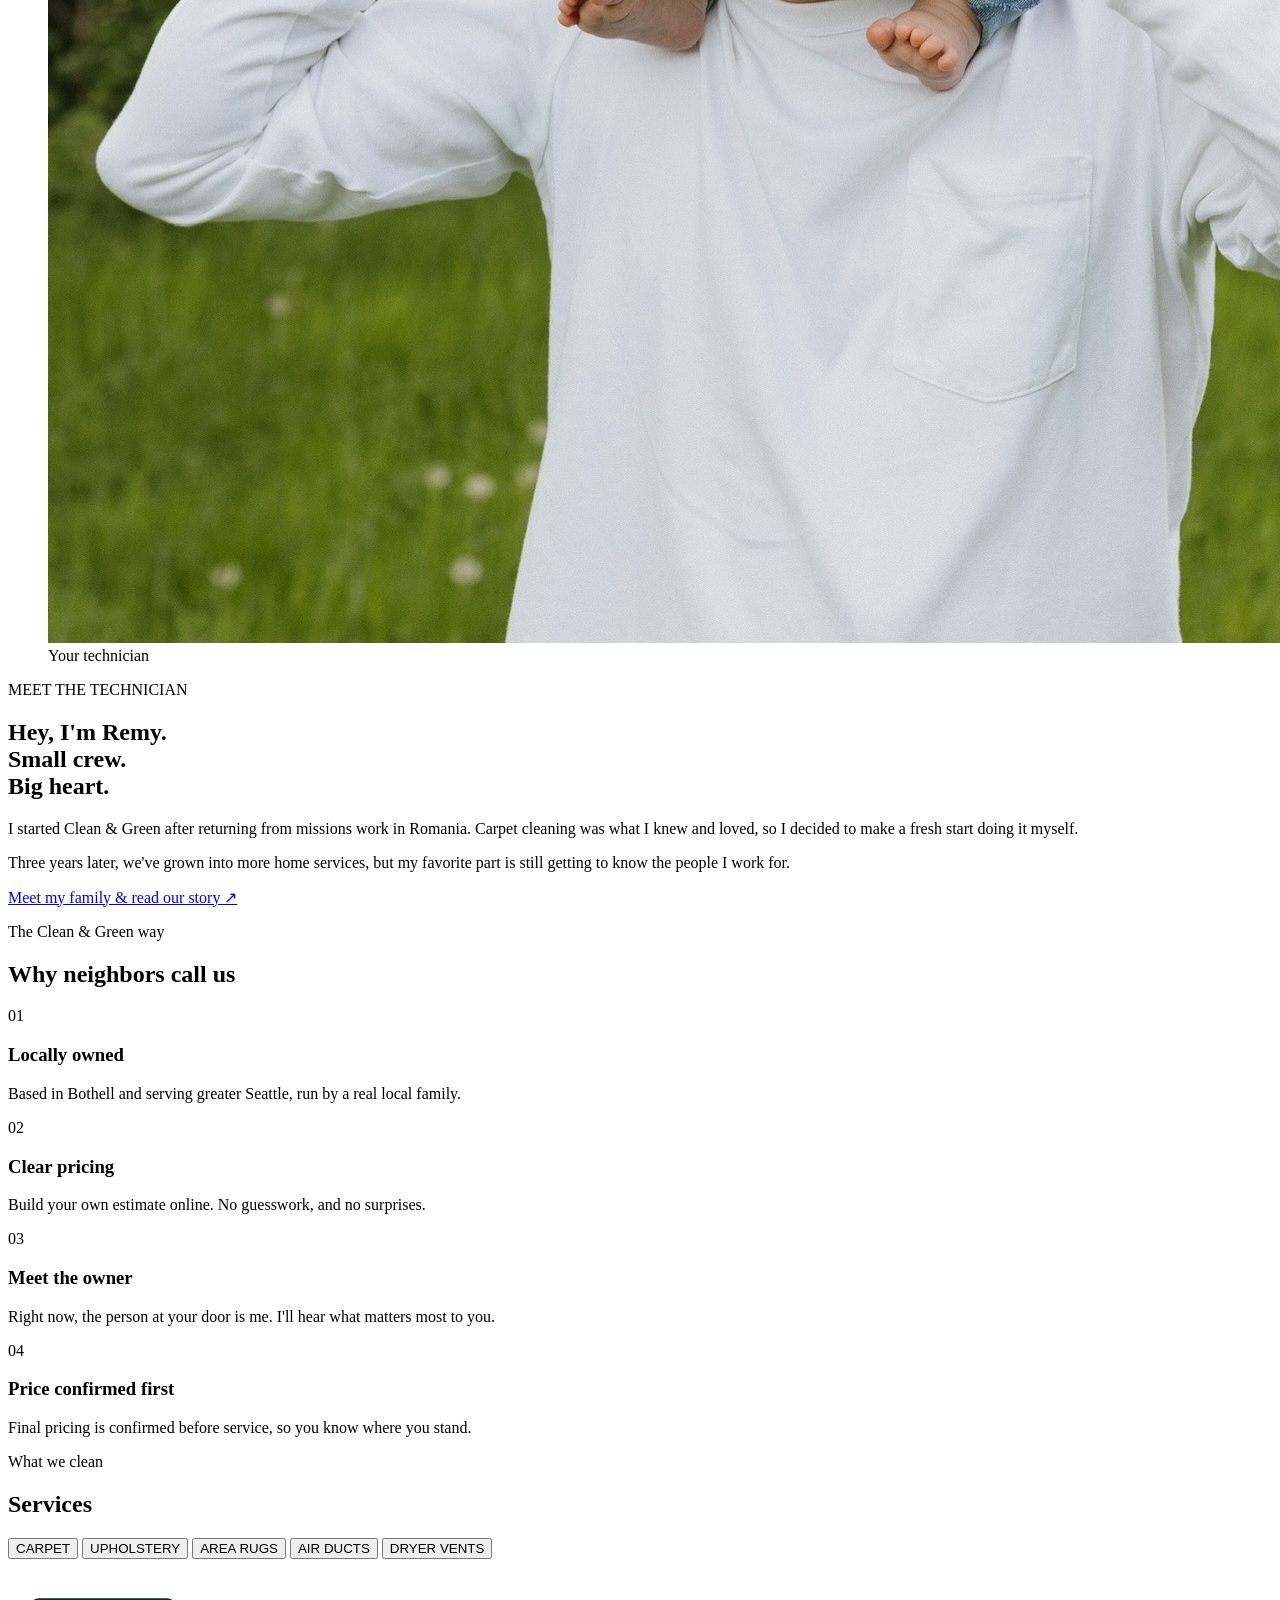
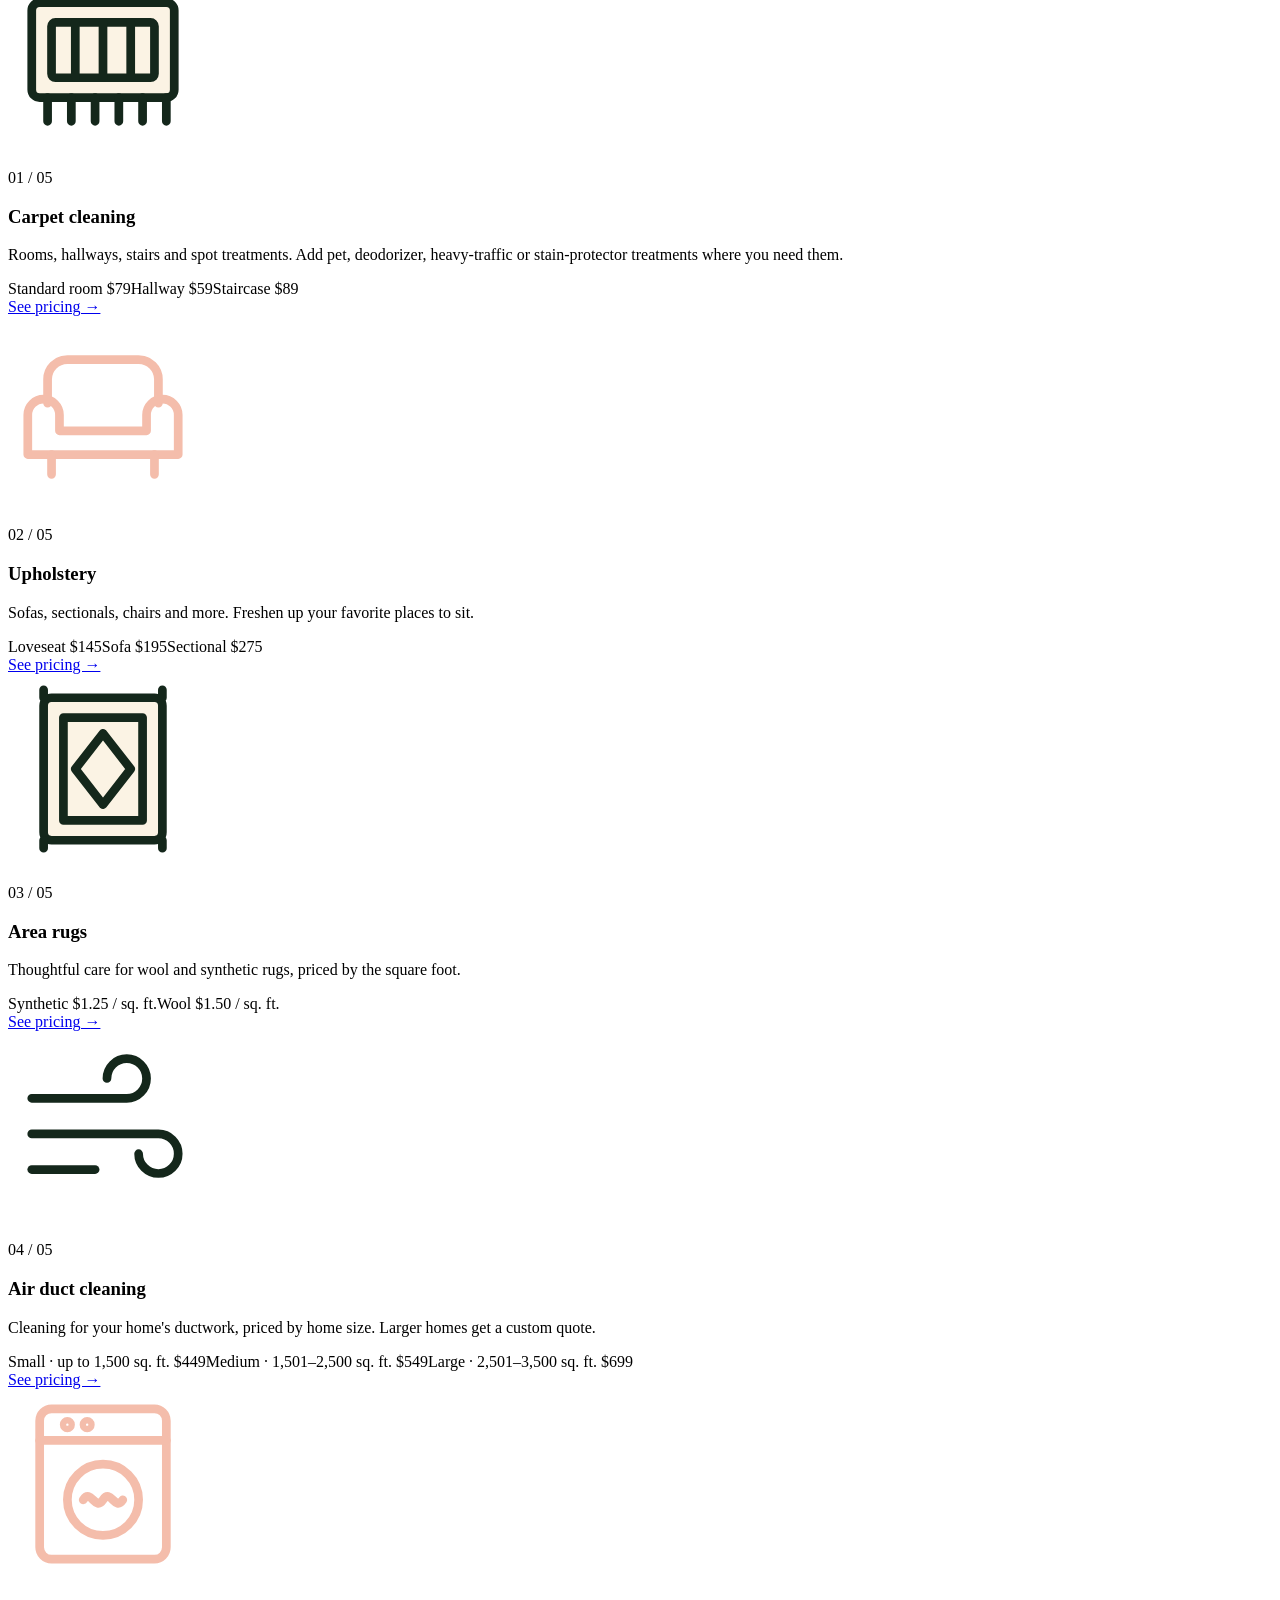
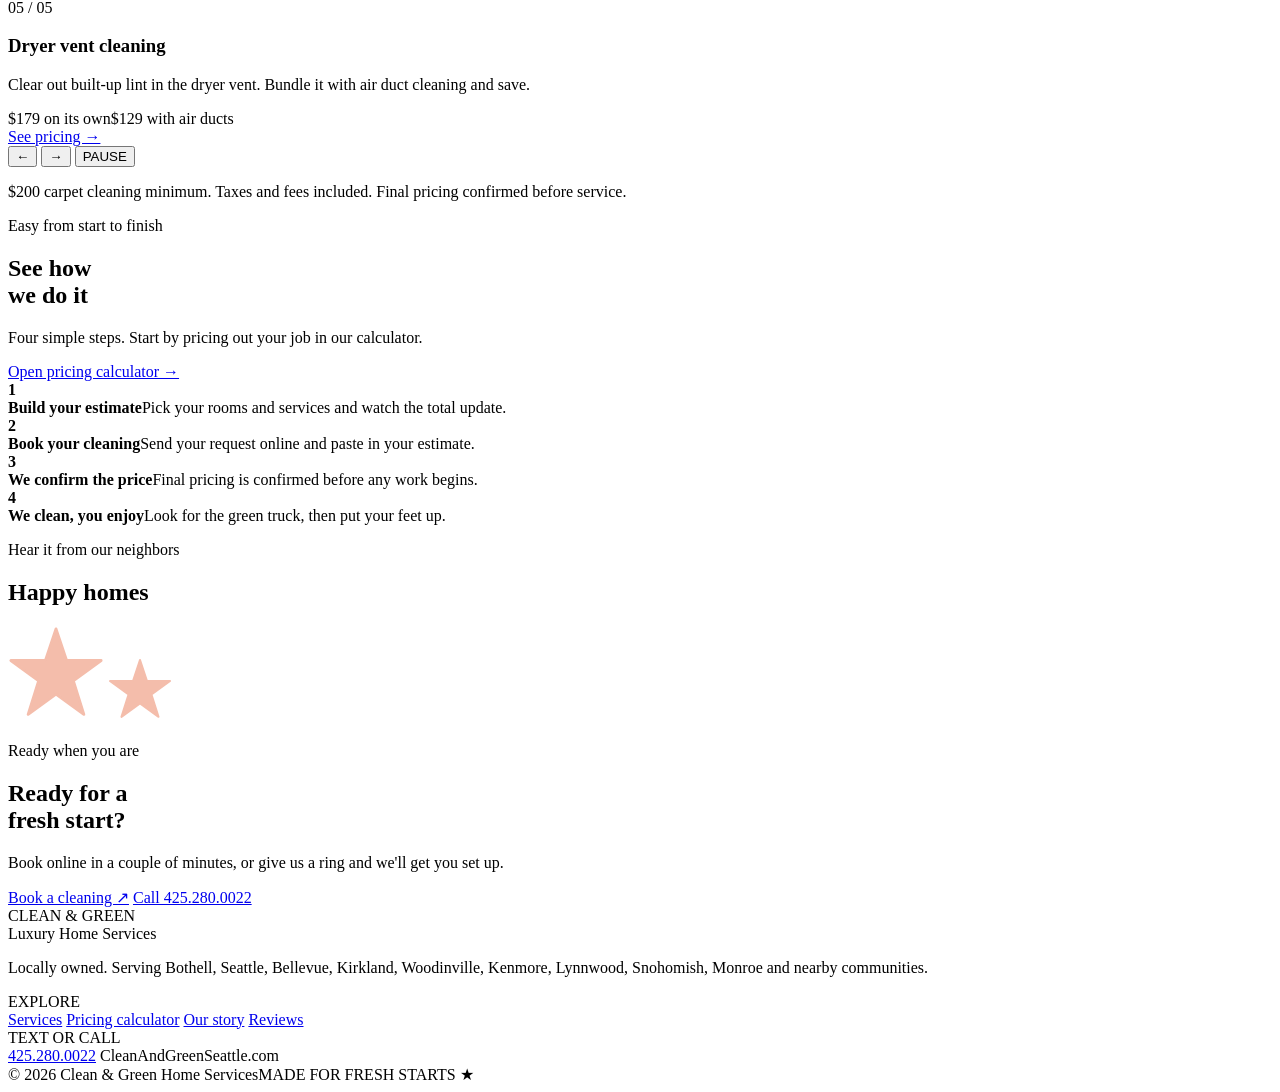
==== commit fed79c3b: "Add files via upload" ====
--- a/index.html
+++ b/index.html
@@ -1,10 +1,318 @@
-<!doctype html><html lang="en"><head><meta charset="utf-8"><meta name="viewport" content="width=device-width,initial-scale=1"><meta name="description" content="Locally owned carpet, rug, upholstery, air duct and dryer vent cleaning in Bothell, Seattle and the Eastside. Meet Clean & Green and see our straightforward pricing."><title>Clean & Green | Carpet Cleaning & Home Services</title><link rel="stylesheet" href="styles.css"><link rel="stylesheet" href="home-v4.css"></head>
-<body class="home-v4"><a class="skip" href="#main">Skip to content</a><div class="announcement">LOCALLY OWNED IN BOTHELL · SERVING GREATER SEATTLE</div><header class="site-header"><a class="brand" href="index.html" aria-label="Clean and Green home"><img class="brand-image" src="assets/clean-green-logo.jpg" alt="Clean & Green Luxury Home Services"></a><button class="menu-toggle" aria-label="Toggle navigation" aria-expanded="false">MENU ☰</button><nav class="nav" aria-label="Main navigation"><a href="#services">Services</a><a href="pricing.html">Pricing</a><a href="#reviews">Reviews</a><a href="meet-your-technician.html">Our Story</a><a class="nav-book" href="https://clienthub.getjobber.com/hubs/13ff48fd-410c-46f8-a10c-d7cc06eb8e5e/public/requests/5079977/new">Book Now ↗</a></nav></header>
-<main id="main"><section class="v4-hero"><div class="v4-hero-copy"><p class="eyebrow">CARPET CLEANING & HOME SERVICES · BOTHELL, WA</p><h1>A FRESH START<br><span>FOR YOUR</span><br>HOME<span class="v4-period">.</span></h1><p>Carpets, upholstery, rugs, air ducts and dryer vents—cleaned with care by a local company that loves what it does.</p><a class="v4-primary" href="https://clienthub.getjobber.com/hubs/13ff48fd-410c-46f8-a10c-d7cc06eb8e5e/public/requests/5079977/new">BOOK A CLEANING <span>↗</span></a><div class="v4-hero-note">REAL PEOPLE. GOOD WORK. CLEAN HOMES.</div></div><figure class="v4-hero-photo"><img src="assets/remy-truck.jpeg" alt="Clean & Green owner beside his branded truck and cleaning equipment"><figcaption>HI, I'M REMY. NICE TO MEET YOU! <span>✳</span></figcaption></figure></section>
-<div class="v4-ticker" aria-label="Cleaning services"><div>CARPET CLEANING <b>✳</b> UPHOLSTERY <b>✳</b> AREA RUGS <b>✳</b> AIR DUCTS <b>✳</b> DRYER VENTS <b>✳</b> CARPET CLEANING <b>✳</b> UPHOLSTERY <b>✳</b> AREA RUGS <b>✳</b></div></div>
-<section class="v4-services" id="services"><div class="v4-section-intro"><div><p class="eyebrow">01 / WHAT WE CLEAN</p><h2>GOOD CLEAN.<br><em>ALL AROUND.</em></h2></div><p>From your favorite living room carpet to the vents behind the walls, we help take care of the spaces you use every day.</p></div><div class="v4-service-list"><div><span>01</span><h3>Carpet cleaning</h3><p>Rooms, hallways, stairs and spot treatments.</p><span class="v4-star">✳</span></div><div><span>02</span><h3>Upholstery</h3><p>Sofas, sectionals, chairs and more.</p><span class="v4-star">✳</span></div><div><span>03</span><h3>Area rugs</h3><p>Thoughtful care for wool and synthetic rugs.</p><span class="v4-star">✳</span></div><div><span>04</span><h3>Air duct cleaning</h3><p>Cleaning for your home's ductwork.</p><span class="v4-star">✳</span></div><div><span>05</span><h3>Dryer vent cleaning</h3><p>Clear out built-up lint in the dryer vent.</p><span class="v4-star">✳</span></div></div></section>
-<section class="v4-about" id="about"><div class="v4-about-image"><img src="assets/remy-and-son.jpg" alt="Clean & Green owner Remy with his son" loading="lazy"></div><div class="v4-about-copy"><p class="eyebrow">02 / THE PERSON BEHIND THE CLEAN</p><h2>HEY,<br><em>I'M REMY.</em></h2><p>I started Clean & Green after returning from missions work in Romania. Carpet cleaning was what I knew and loved, so I decided to make a fresh start doing it myself.</p><p>Three years later, we've grown into more home services—but my favorite part is still getting to know the people I work for.</p><a class="v4-inline-link" href="meet-your-technician.html">MEET MY FAMILY & READ OUR STORY <span>↗</span></a></div></section>
-<section class="v4-pricing" id="pricing"><div><p class="eyebrow">03 / NO GUESSWORK</p><h2>STRAIGHTFORWARD<br><em>PRICING.</em></h2><p>Start with a few common carpet-cleaning prices, then build an estimate for your home.</p><a class="v4-primary" href="pricing.html">SEE ALL PRICING <span>↗</span></a></div><div class="v4-price-list"><div><span>Standard room</span><strong>$79</strong></div><div><span>Hallway</span><strong>$59</strong></div><div><span>Staircase</span><strong>$89</strong></div><div><span>Large walk-in closet</span><strong>$49</strong></div><small>$200 carpet cleaning minimum. Final pricing confirmed before service.</small></div></section>
-<section class="v4-reviews" id="reviews"><div class="v4-reviews-head"><div><p class="eyebrow">04 / FROM OUR CUSTOMERS</p><h2>DON'T JUST<br><em>TAKE OUR WORD.</em></h2></div><p>Here's what our neighbors have to say.</p></div><div class="reviews-widget"><div class="elfsight-app-b8c70505-8c83-452f-a3a0-7d41096732ba" data-elfsight-app-lazy></div></div></section>
-<section class="v4-final"><div><p class="eyebrow">BOTHELL · SEATTLE · THE EASTSIDE & BEYOND</p><h2>READY FOR<br><em>A FRESH START?</em></h2></div><a class="v4-primary" href="https://clienthub.getjobber.com/hubs/13ff48fd-410c-46f8-a10c-d7cc06eb8e5e/public/requests/5079977/new">BOOK A CLEANING <span>↗</span></a></section></main>
-<footer><div class="footer-logo">CLEAN & GREEN <small>LUXURY HOME SERVICES</small></div><p>Locally owned. Serving Bothell, Seattle, Bellevue, Kirkland, Woodinville, Kenmore, Lynnwood, Snohomish, Monroe and nearby communities.</p><a class="footer-meet" href="meet-your-technician.html">Meet the family behind Clean & Green</a><div class="footer-bottom"><span>© <span id="year"></span> Clean & Green Home Services</span><span>MADE FOR FRESH STARTS ✳</span></div></footer><script src="script.js"></script><script src="https://elfsightcdn.com/platform.js" async></script></body></html>+<!doctype html>
+<html lang="en">
+<head>
+<meta charset="utf-8">
+<meta name="viewport" content="width=device-width,initial-scale=1">
+<meta name="description" content="Locally owned carpet, rug, upholstery, air duct and dryer vent cleaning in Bothell, Seattle and the Eastside. Meet Clean & Green and see our straightforward pricing.">
+<title>Clean & Green | Carpet Cleaning & Home Services</title>
+<link rel="preconnect" href="https://fonts.googleapis.com">
+<link rel="preconnect" href="https://fonts.gstatic.com" crossorigin>
+<link href="https://fonts.googleapis.com/css2?family=Anton&family=Kaushan+Script&family=DM+Sans:wght@400;500;700&display=swap" rel="stylesheet">
+<link rel="stylesheet" href="css/styles.css">
+</head>
+<body class="theme-home">
+<a class="skip" href="#main">Skip to content</a>
+
+<div class="ticker-top" aria-label="Locally owned in Bothell, serving greater Seattle">
+  <div class="ticker-track">
+    <span>LOCALLY OWNED IN BOTHELL <b>★</b> SERVING GREATER SEATTLE <b>★</b> FAMILY RUN <b>★</b> CARPETS, UPHOLSTERY, RUGS, DUCTS &amp; DRYER VENTS <b>★</b> LOCALLY OWNED IN BOTHELL <b>★</b> SERVING GREATER SEATTLE <b>★</b> FAMILY RUN <b>★</b> CARPETS, UPHOLSTERY, RUGS, DUCTS &amp; DRYER VENTS <b>★</b> </span>
+    <span aria-hidden="true">LOCALLY OWNED IN BOTHELL <b>★</b> SERVING GREATER SEATTLE <b>★</b> FAMILY RUN <b>★</b> CARPETS, UPHOLSTERY, RUGS, DUCTS &amp; DRYER VENTS <b>★</b> LOCALLY OWNED IN BOTHELL <b>★</b> SERVING GREATER SEATTLE <b>★</b> FAMILY RUN <b>★</b> CARPETS, UPHOLSTERY, RUGS, DUCTS &amp; DRYER VENTS <b>★</b> </span>
+  </div>
+</div>
+
+<div class="header-bar">
+  <header class="site-header">
+    <a class="brand" href="index.html" aria-label="Clean and Green home">
+      <span class="brand-text">
+        <span class="brand-name">CLEAN &amp; GREEN</span>
+        <span class="brand-sub">Luxury Home Services</span>
+      </span>
+    </a>
+    <nav class="nav" aria-label="Main navigation">
+      <a href="#services">Services</a>
+      <a href="pricing.html">Pricing</a>
+      <a href="#reviews">Reviews</a>
+      <a href="meet-your-technician.html">Our Story</a>
+      <a class="nav-phone" href="tel:4252800022">425.280.0022</a>
+      <a class="btn btn-peach" href="https://clienthub.getjobber.com/hubs/13ff48fd-410c-46f8-a10c-d7cc06eb8e5e/public/requests/5079977/new">Book now</a>
+    </nav>
+  </header>
+</div>
+
+<main id="main">
+
+  <!-- HERO -->
+  <section class="hero">
+    <div class="rays" aria-hidden="true"></div>
+    <div class="hero-inner wrap-wide">
+      <div class="hero-copy">
+        <p class="hero-hello script">Hey there, neighbor!</p>
+        <h1 class="display">A fresh start<br>for your<br><span class="outline">home.</span></h1>
+        <p class="hero-lede">Carpets, upholstery, rugs, air ducts and dryer vents, cleaned with care by a local company that loves what it does.</p>
+        <div class="btn-row">
+          <a class="btn btn-dark" href="https://clienthub.getjobber.com/hubs/13ff48fd-410c-46f8-a10c-d7cc06eb8e5e/public/requests/5079977/new">Book a cleaning ↗</a>
+          <a class="btn btn-white" href="pricing.html">Build an estimate</a>
+        </div>
+        <div class="chips">
+          <span><i></i>LOCALLY OWNED</span>
+          <span><i></i>FAMILY RUN</span>
+          <span><i></i>BOTHELL, WA</span>
+        </div>
+      </div>
+      <div class="hero-photo-wrap">
+        <div class="hero-photo">
+          <div class="hero-sun" aria-hidden="true"></div>
+          <figure class="polaroid tilt-r">
+            <img src="assets/remy-truck.jpg" alt="Remy, the owner of Clean &amp; Green, beside his branded truck and cleaning equipment" width="2000" height="1354" fetchpriority="high" style="object-position:66% center">
+            <figcaption>Hi, I'm Remy. Nice to meet you!</figcaption>
+          </figure>
+          <div class="sticker" aria-hidden="true"><small>SINCE</small><strong>2023</strong><small style="margin-top:4px">BOTHELL, WA</small></div>
+        </div>
+      </div>
+    </div>
+  </section>
+
+  <!-- DRIVE-BY ROAD (decorative) -->
+  <div class="road-scene" aria-hidden="true">
+    <div class="cloud" style="top:12px;animation-duration:70s">
+      <svg width="130" height="58" viewBox="0 -14 130 58"><path d="M20 38a16 16 0 0 1 4-31 22 22 0 0 1 42-3 18 18 0 0 1 30 10 15 15 0 0 1 14 24z" fill="#ffffff" stroke="#14271B" stroke-width="3"/></svg>
+    </div>
+    <div class="cloud" style="top:30px;animation-duration:95s;animation-delay:-40s">
+      <svg width="96" height="43" viewBox="0 -14 130 58"><path d="M20 38a16 16 0 0 1 4-31 22 22 0 0 1 42-3 18 18 0 0 1 30 10 15 15 0 0 1 14 24z" fill="#F4BDAB" stroke="#14271B" stroke-width="3"/></svg>
+    </div>
+    <div class="trees" id="trees"></div>
+    <div class="drive">
+      <div class="bounce">
+        <svg viewBox="0 0 400 170" width="300" height="128">
+          <ellipse cx="200" cy="162" rx="170" ry="7" fill="#14271B" opacity=".18"/>
+          <circle class="bub" cx="14" cy="112" r="6" fill="#ffffff" stroke="#14271B" stroke-width="2"/>
+          <circle class="bub" cx="14" cy="112" r="5" fill="#F4BDAB" stroke="#14271B" stroke-width="2" style="animation-delay:.6s"/>
+          <circle class="bub" cx="14" cy="112" r="4" fill="#ffffff" stroke="#14271B" stroke-width="2" style="animation-delay:1.2s"/>
+          <path d="M20 122V80q0-6 6-6h146l8-34q2-8 10-8h62q8 0 14 6l26 36 56 8q22 4 24 20v20z" fill="#fffaf0" stroke="#14271B" stroke-width="4" stroke-linejoin="round"/>
+          <path d="M184 46l6-6h58l26 32H184z" fill="#cfe6d6" stroke="#14271B" stroke-width="4" stroke-linejoin="round"/>
+          <path d="M184 74v44" stroke="#14271B" stroke-width="4"/>
+          <rect x="22" y="104" width="350" height="9" fill="#F4BDAB"/>
+          <circle cx="232" cy="96" r="24" fill="#14271B"/>
+          <circle cx="232" cy="96" r="19" fill="none" stroke="#F4BDAB" stroke-width="2"/>
+          <text x="232" y="102" text-anchor="middle" font-family="Anton, sans-serif" font-size="17" fill="#F4BDAB">C&amp;G</text>
+          <rect x="272" y="56" width="12" height="9" rx="3" fill="#14271B"/>
+          <circle cx="368" cy="92" r="6" fill="#F4BDAB" stroke="#14271B" stroke-width="3"/>
+          <rect x="364" y="112" width="20" height="10" rx="3" fill="#14271B"/>
+          <g class="wheel"><circle cx="95" cy="132" r="27" fill="#14271B"/><circle cx="95" cy="132" r="12" fill="#F4BDAB" stroke="#14271B" stroke-width="3"/><path d="M95 120v24M83 132h24" stroke="#14271B" stroke-width="3"/></g>
+          <g class="wheel"><circle cx="300" cy="132" r="27" fill="#14271B"/><circle cx="300" cy="132" r="12" fill="#F4BDAB" stroke="#14271B" stroke-width="3"/><path d="M300 120v24M288 132h24" stroke="#14271B" stroke-width="3"/></g>
+        </svg>
+      </div>
+    </div>
+    <div class="road"><i></i></div>
+  </div>
+
+  <!-- MEET REMY -->
+  <section class="about" id="about">
+    <div class="about-inner wrap">
+      <div class="about-photo">
+        <div class="about-frame">
+          <div class="tape" aria-hidden="true"></div>
+          <figure class="polaroid tilt-l">
+            <img src="assets/remy-and-son.jpg" alt="Remy, the owner of Clean &amp; Green, smiling with his young son on his shoulders" width="1536" height="1536" loading="lazy" style="object-position:center 35%">
+            <figcaption>Your technician</figcaption>
+          </figure>
+        </div>
+      </div>
+      <div class="about-copy">
+        <p class="eyebrow" style="color:var(--rust)">MEET THE TECHNICIAN</p>
+        <h2 class="display">Hey, I'm Remy.<br>Small crew.<br>Big heart.</h2>
+        <p>I started Clean &amp; Green after returning from missions work in Romania. Carpet cleaning was what I knew and loved, so I decided to make a fresh start doing it myself.</p>
+        <p>Three years later, we've grown into more home services, but my favorite part is still getting to know the people I work for.</p>
+        <a class="btn btn-peach" href="meet-your-technician.html">Meet my family &amp; read our story ↗</a>
+      </div>
+    </div>
+  </section>
+
+  <!-- WHY NEIGHBORS CALL US -->
+  <div class="scallop" aria-hidden="true"><i></i></div>
+  <section class="standards">
+    <div class="wrap section-center">
+      <p class="kicker script">The Clean &amp; Green way</p>
+      <h2 class="display">Why neighbors call us</h2>
+      <div class="cards-4">
+        <div class="card"><div class="num">01</div><h3>Locally owned</h3><p>Based in Bothell and serving greater Seattle, run by a real local family.</p></div>
+        <div class="card"><div class="num">02</div><h3>Clear pricing</h3><p>Build your own estimate online. No guesswork, and no surprises.</p></div>
+        <div class="card"><div class="num">03</div><h3>Meet the owner</h3><p>Right now, the person at your door is me. I'll hear what matters most to you.</p></div>
+        <div class="card"><div class="num">04</div><h3>Price confirmed first</h3><p>Final pricing is confirmed before service, so you know where you stand.</p></div>
+      </div>
+    </div>
+  </section>
+
+  <!-- SERVICES CAROUSEL -->
+  <section class="services" id="services">
+    <div class="wrap">
+      <div class="section-center">
+        <p class="kicker script" style="color:var(--rust)">What we clean</p>
+        <h2 class="display h2">Services</h2>
+      </div>
+
+      <div class="tabs" role="group" aria-label="Choose a service">
+        <button class="tab" type="button" data-tab="0">CARPET</button>
+        <button class="tab" type="button" data-tab="1">UPHOLSTERY</button>
+        <button class="tab" type="button" data-tab="2">AREA RUGS</button>
+        <button class="tab" type="button" data-tab="3">AIR DUCTS</button>
+        <button class="tab" type="button" data-tab="4">DRYER VENTS</button>
+      </div>
+
+      <div class="carousel" data-carousel aria-roledescription="carousel" aria-label="Our services">
+        <div class="carousel-track">
+
+          <div class="slide" role="group" aria-roledescription="slide" aria-label="1 of 5">
+            <div class="slide-panel panel-peach">
+              <svg width="190" height="190" viewBox="0 0 48 48" fill="none" stroke="#14271B" stroke-width="2.2" stroke-linecap="round" stroke-linejoin="round" aria-hidden="true"><rect x="6" y="11" width="36" height="24" rx="2" fill="#FBF3E4"/><rect x="11" y="16" width="26" height="14" rx="1"/><path d="M17 16v14M24 16v14M31 16v14"/><path d="M10 35v6M16 35v6M22 35v6M28 35v6M34 35v6M40 35v6"/></svg>
+            </div>
+            <div class="slide-body">
+              <p class="eyebrow">01 / 05</p>
+              <h3>Carpet cleaning</h3>
+              <p>Rooms, hallways, stairs and spot treatments. Add pet, deodorizer, heavy-traffic or stain-protector treatments where you need them.</p>
+              <div class="pills"><span>Standard room $79</span><span>Hallway $59</span><span>Staircase $89</span></div>
+              <a class="btn btn-dark" href="pricing.html">See pricing →</a>
+            </div>
+          </div>
+
+          <div class="slide" role="group" aria-roledescription="slide" aria-label="2 of 5">
+            <div class="slide-panel panel-pine">
+              <svg width="190" height="190" viewBox="0 0 48 48" fill="none" stroke="#F4BDAB" stroke-width="2.2" stroke-linecap="round" stroke-linejoin="round" aria-hidden="true"><path d="M10 22v-6a5 5 0 0 1 5-5h18a5 5 0 0 1 5 5v6"/><path d="M5 25a4 4 0 0 1 8 0v4h22v-4a4 4 0 0 1 8 0v10H5z"/><path d="M11 35v5M37 35v5"/></svg>
+            </div>
+            <div class="slide-body">
+              <p class="eyebrow">02 / 05</p>
+              <h3>Upholstery</h3>
+              <p>Sofas, sectionals, chairs and more. Freshen up your favorite places to sit.</p>
+              <div class="pills"><span>Loveseat $145</span><span>Sofa $195</span><span>Sectional $275</span></div>
+              <a class="btn btn-dark" href="pricing.html">See pricing →</a>
+            </div>
+          </div>
+
+          <div class="slide" role="group" aria-roledescription="slide" aria-label="3 of 5">
+            <div class="slide-panel panel-sage">
+              <svg width="190" height="190" viewBox="0 0 48 48" fill="none" stroke="#14271B" stroke-width="2.2" stroke-linecap="round" stroke-linejoin="round" aria-hidden="true"><rect x="9" y="6" width="30" height="36" rx="2" fill="#FBF3E4"/><rect x="14" y="11" width="20" height="26"/><path d="M24 15l7 9-7 9-7-9z"/><path d="M9 6v-2M39 6v-2M9 42v2M39 42v2"/></svg>
+            </div>
+            <div class="slide-body">
+              <p class="eyebrow">03 / 05</p>
+              <h3>Area rugs</h3>
+              <p>Thoughtful care for wool and synthetic rugs, priced by the square foot.</p>
+              <div class="pills"><span>Synthetic $1.25 / sq. ft.</span><span>Wool $1.50 / sq. ft.</span></div>
+              <a class="btn btn-dark" href="pricing.html">See pricing →</a>
+            </div>
+          </div>
+
+          <div class="slide" role="group" aria-roledescription="slide" aria-label="4 of 5">
+            <div class="slide-panel panel-peach">
+              <svg width="190" height="190" viewBox="0 0 48 48" fill="none" stroke="#14271B" stroke-width="2.2" stroke-linecap="round" stroke-linejoin="round" aria-hidden="true"><path d="M6 17h24a5 5 0 1 0-5-5"/><path d="M6 26h32a5 5 0 1 1-5 5"/><path d="M6 35h16"/></svg>
+            </div>
+            <div class="slide-body">
+              <p class="eyebrow">04 / 05</p>
+              <h3>Air duct cleaning</h3>
+              <p>Cleaning for your home's ductwork, priced by home size. Larger homes get a custom quote.</p>
+              <div class="pills"><span>Small · up to 1,500 sq. ft. $449</span><span>Medium · 1,501–2,500 sq. ft. $549</span><span>Large · 2,501–3,500 sq. ft. $699</span></div>
+              <a class="btn btn-dark" href="pricing.html">See pricing →</a>
+            </div>
+          </div>
+
+          <div class="slide" role="group" aria-roledescription="slide" aria-label="5 of 5">
+            <div class="slide-panel panel-pine">
+              <svg width="190" height="190" viewBox="0 0 48 48" fill="none" stroke="#F4BDAB" stroke-width="2.2" stroke-linecap="round" stroke-linejoin="round" aria-hidden="true"><rect x="8" y="5" width="32" height="38" rx="3"/><path d="M8 13h32"/><circle cx="24" cy="28" r="9"/><path d="M19 28c2-3 3 3 5 0s3 3 5 0"/><circle cx="15" cy="9" r=".8"/><circle cx="20" cy="9" r=".8"/></svg>
+            </div>
+            <div class="slide-body">
+              <p class="eyebrow">05 / 05</p>
+              <h3>Dryer vent cleaning</h3>
+              <p>Clear out built-up lint in the dryer vent. Bundle it with air duct cleaning and save.</p>
+              <div class="pills"><span>$179 on its own</span><span>$129 with air ducts</span></div>
+              <a class="btn btn-dark" href="pricing.html">See pricing →</a>
+            </div>
+          </div>
+
+        </div>
+      </div>
+
+      <div class="carousel-controls">
+        <div class="carousel-buttons">
+          <button class="round" type="button" data-prev aria-label="Previous service">←</button>
+          <button class="round next" type="button" data-next aria-label="Next service">→</button>
+          <button class="pause" type="button" data-toggle>PAUSE</button>
+        </div>
+        <p class="fine">$200 carpet cleaning minimum. Taxes and fees included. Final pricing confirmed before service.</p>
+      </div>
+    </div>
+  </section>
+
+  <!-- HOW IT WORKS -->
+  <section class="steps">
+    <div class="steps-inner wrap">
+      <div class="steps-copy">
+        <p class="kicker script">Easy from start to finish</p>
+        <h2 class="display">See how<br>we do it</h2>
+        <p>Four simple steps. Start by pricing out your job in our calculator.</p>
+        <a class="btn btn-dark" href="pricing.html" style="box-shadow:4px 4px 0 #fff">Open pricing calculator →</a>
+      </div>
+      <div class="steps-list">
+        <div class="step"><b>1</b><div><strong>Build your estimate</strong><span>Pick your rooms and services and watch the total update.</span></div></div>
+        <div class="step"><b>2</b><div><strong>Book your cleaning</strong><span>Send your request online and paste in your estimate.</span></div></div>
+        <div class="step"><b>3</b><div><strong>We confirm the price</strong><span>Final pricing is confirmed before any work begins.</span></div></div>
+        <div class="step"><b>4</b><div><strong>We clean, you enjoy</strong><span>Look for the green truck, then put your feet up.</span></div></div>
+      </div>
+    </div>
+  </section>
+
+  <!-- REVIEWS -->
+  <section class="reviews" id="reviews">
+    <div class="wrap section-center">
+      <p class="kicker script" style="color:var(--rust)">Hear it from our neighbors</p>
+      <h2 class="display h2">Happy homes</h2>
+      <div class="reviews-widget">
+        <!-- Elfsight Google Reviews | Untitled Google Reviews -->
+        <script src="https://elfsightcdn.com/platform.js" async></script>
+        <div class="elfsight-app-b8c70505-8c83-452f-a3a0-7d41096732ba" data-elfsight-app-lazy></div>
+      </div>
+    </div>
+  </section>
+
+  <!-- FINAL CTA -->
+  <div class="cta-wrap">
+    <section class="cta">
+      <svg class="burst burst-a" width="96" height="96" viewBox="0 0 100 100" aria-hidden="true"><polygon points="50,3 61,36 97,36 68,57 79,92 50,71 21,92 32,57 3,36 39,36" fill="#F4BDAB" stroke="#F4BDAB" stroke-width="3" stroke-linejoin="round"/></svg>
+      <svg class="burst burst-b" width="64" height="64" viewBox="0 0 100 100" aria-hidden="true"><polygon points="50,3 61,36 97,36 68,57 79,92 50,71 21,92 32,57 3,36 39,36" fill="#F4BDAB" stroke="#F4BDAB" stroke-width="3" stroke-linejoin="round"/></svg>
+      <div class="cta-inner">
+        <p class="kicker script">Ready when you are</p>
+        <h2 class="display">Ready for a<br>fresh start?</h2>
+        <p>Book online in a couple of minutes, or give us a ring and we'll get you set up.</p>
+        <div class="btn-row">
+          <a class="btn btn-peach-light" href="https://clienthub.getjobber.com/hubs/13ff48fd-410c-46f8-a10c-d7cc06eb8e5e/public/requests/5079977/new">Book a cleaning ↗</a>
+          <a class="btn btn-outline-light" href="tel:4252800022">Call 425.280.0022</a>
+        </div>
+      </div>
+    </section>
+  </div>
+</main>
+
+<footer class="footer">
+  <div class="footer-inner">
+    <div class="footer-brand">
+      <div class="footer-name">CLEAN &amp; GREEN</div>
+      <div class="footer-sub">Luxury Home Services</div>
+      <p>Locally owned. Serving Bothell, Seattle, Bellevue, Kirkland, Woodinville, Kenmore, Lynnwood, Snohomish, Monroe and nearby communities.</p>
+    </div>
+    <div class="footer-col">
+      <div class="footer-label">EXPLORE</div>
+      <a href="#services">Services</a>
+      <a href="pricing.html">Pricing calculator</a>
+      <a href="meet-your-technician.html">Our story</a>
+      <a href="#reviews">Reviews</a>
+    </div>
+    <div class="footer-col">
+      <div class="footer-label">TEXT OR CALL</div>
+      <a class="tel" href="tel:4252800022">425.280.0022</a>
+      <span>CleanAndGreenSeattle.com</span>
+    </div>
+  </div>
+  <div class="footer-bottom"><span>© <span id="year">2026</span> Clean &amp; Green Home Services</span><span>MADE FOR FRESH STARTS ★</span></div>
+</footer>
+
+<script src="js/main.js"></script>
+</body>
+</html>
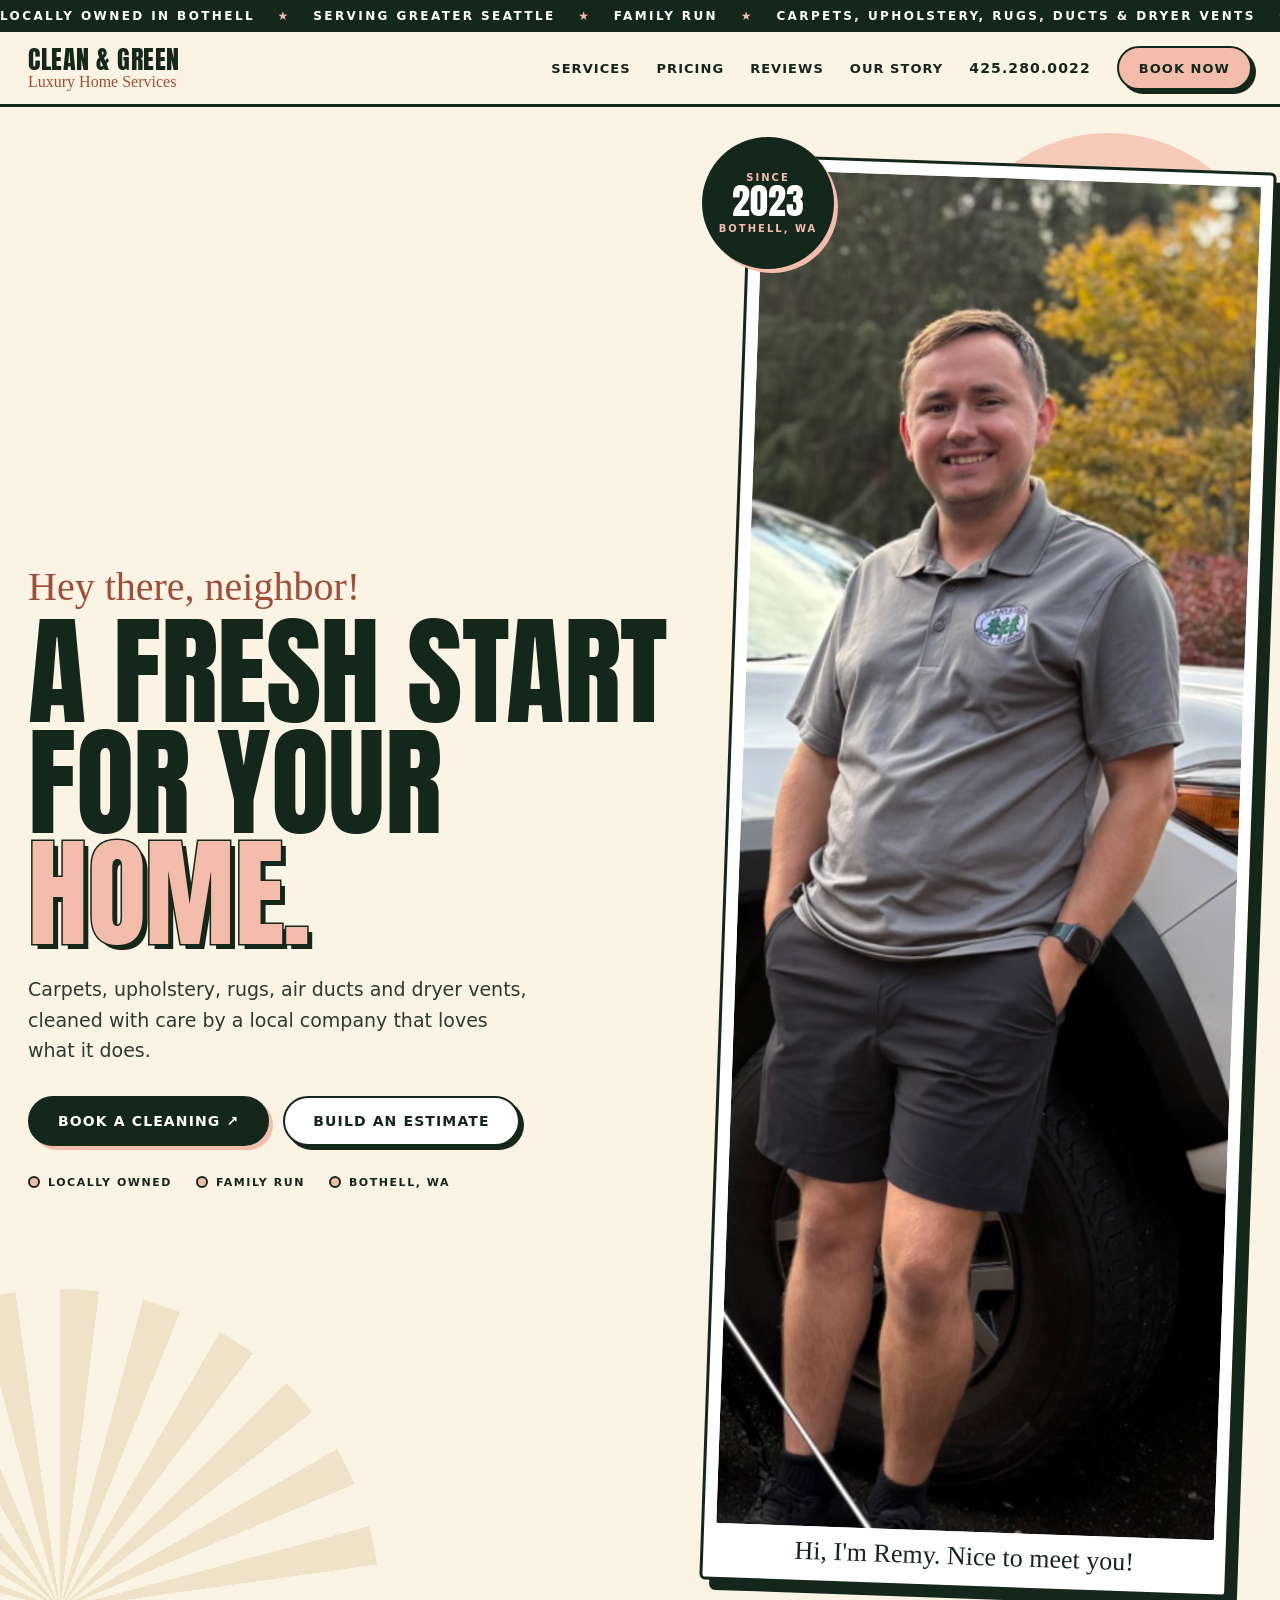
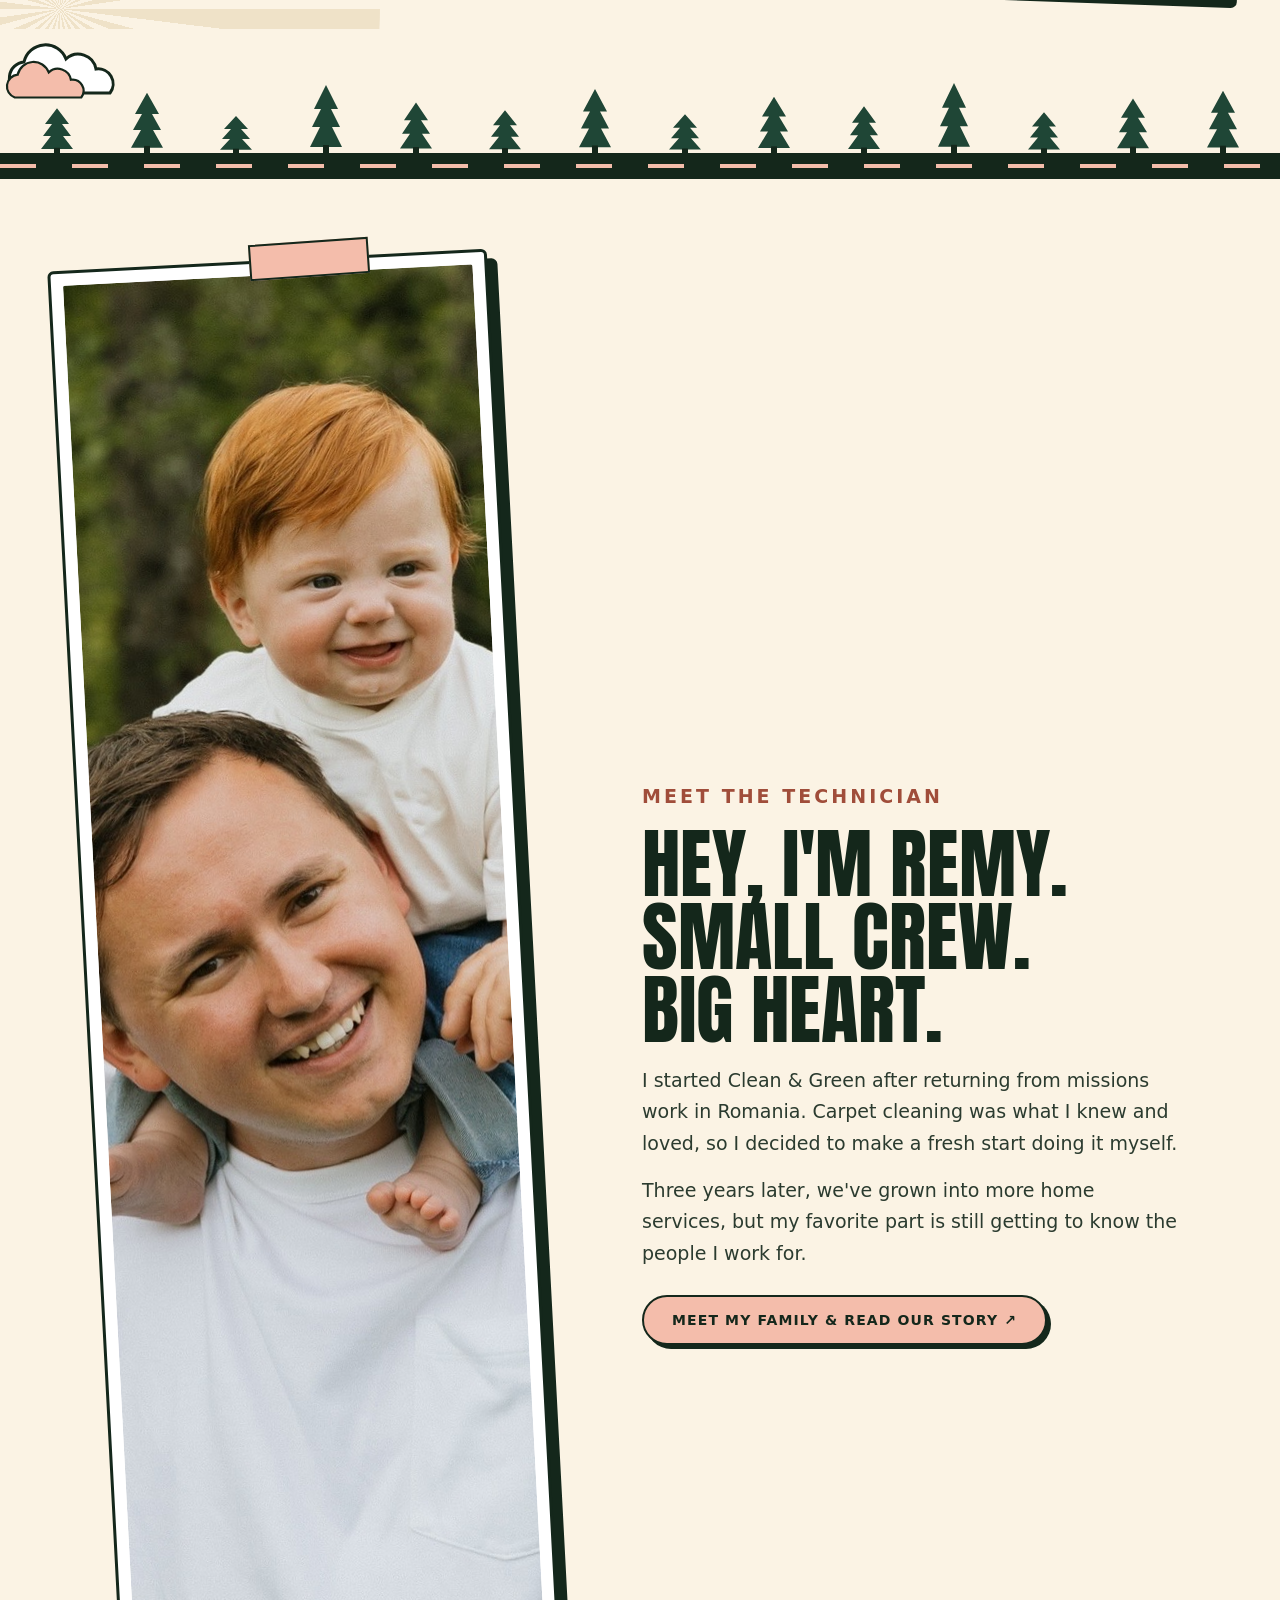
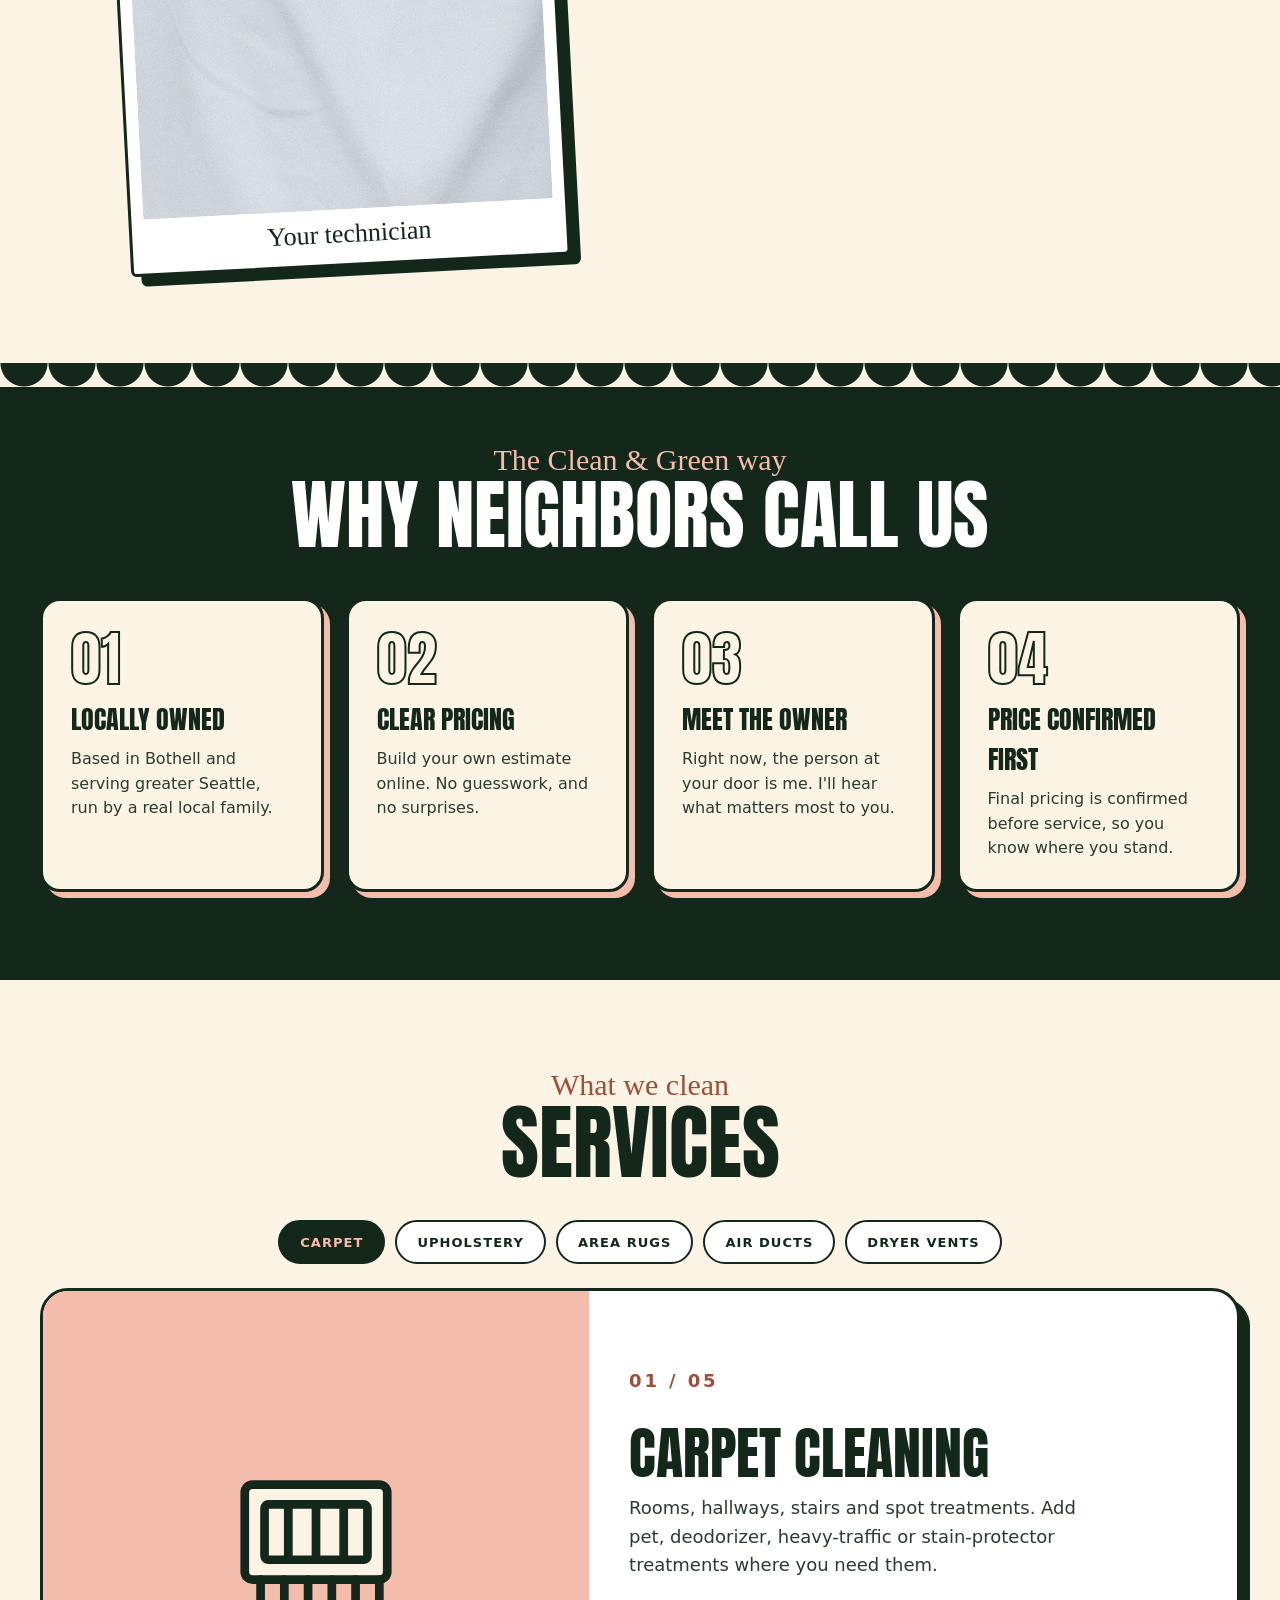
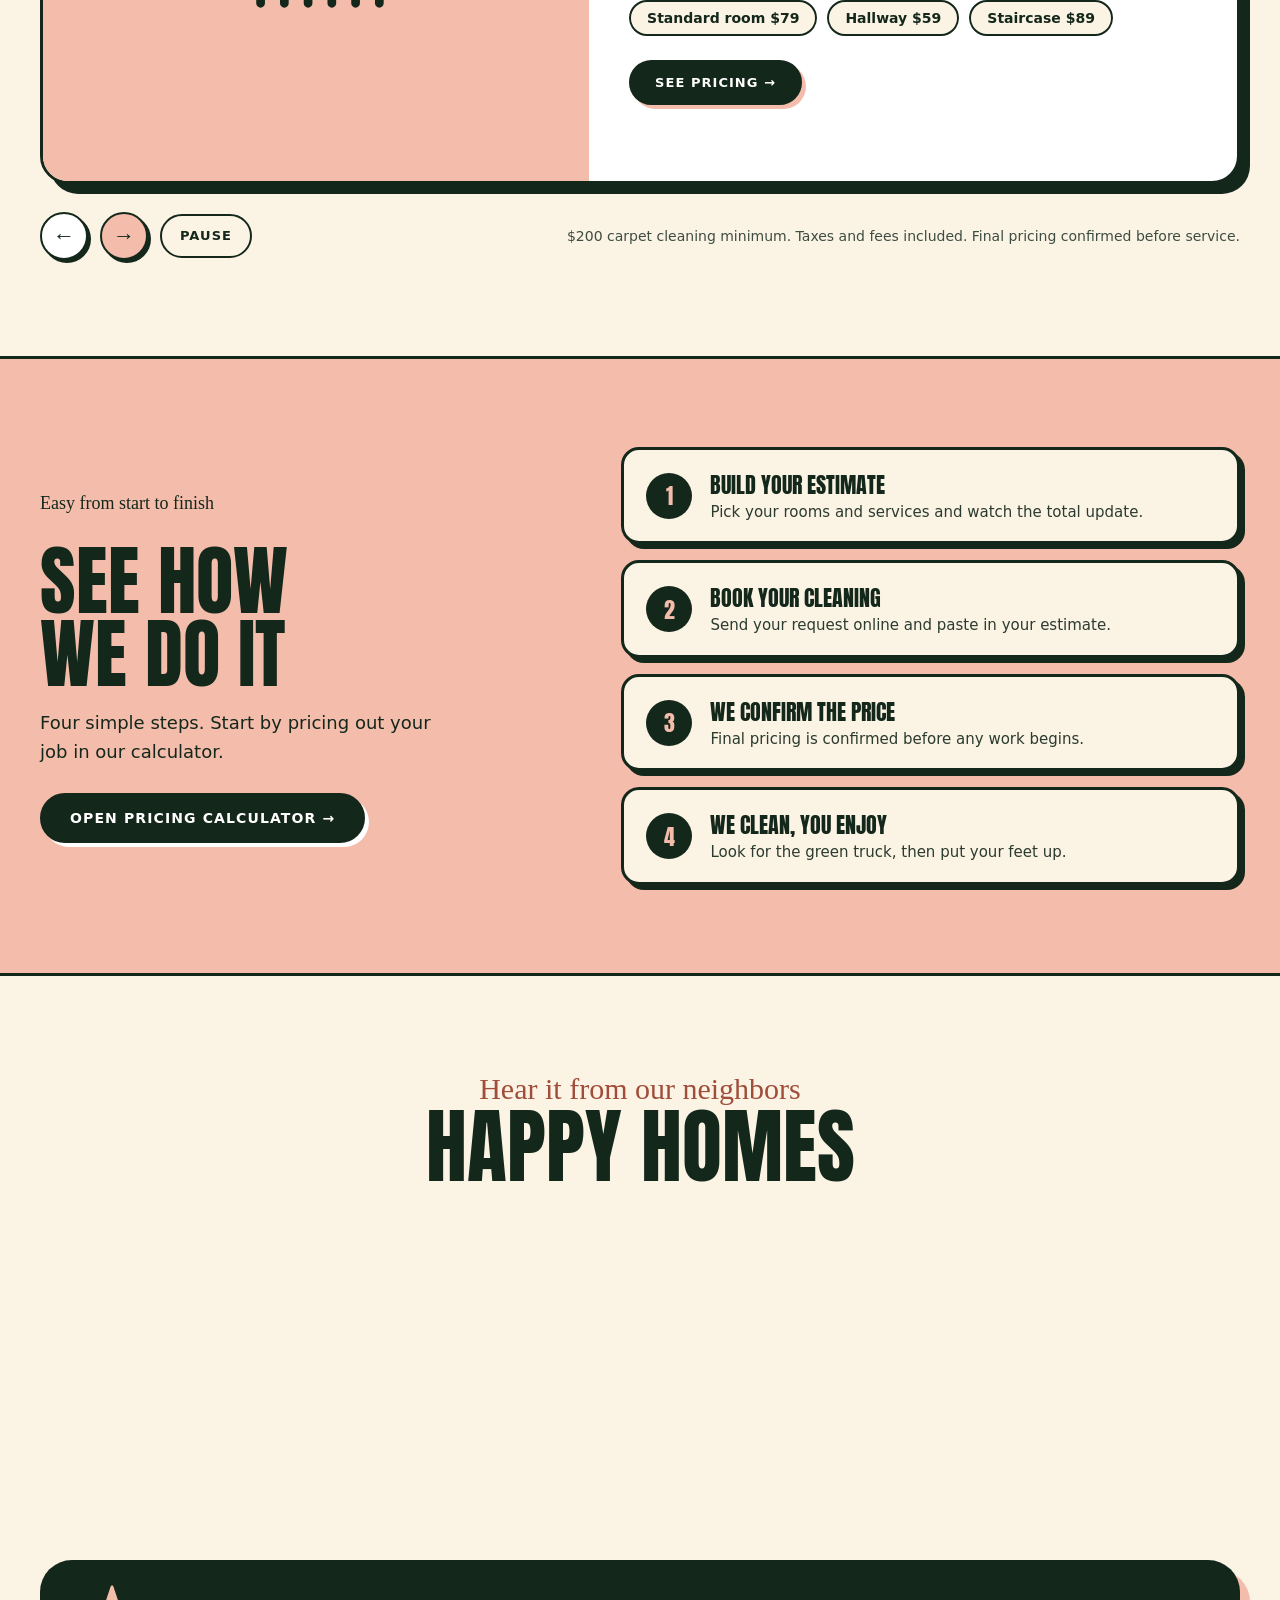
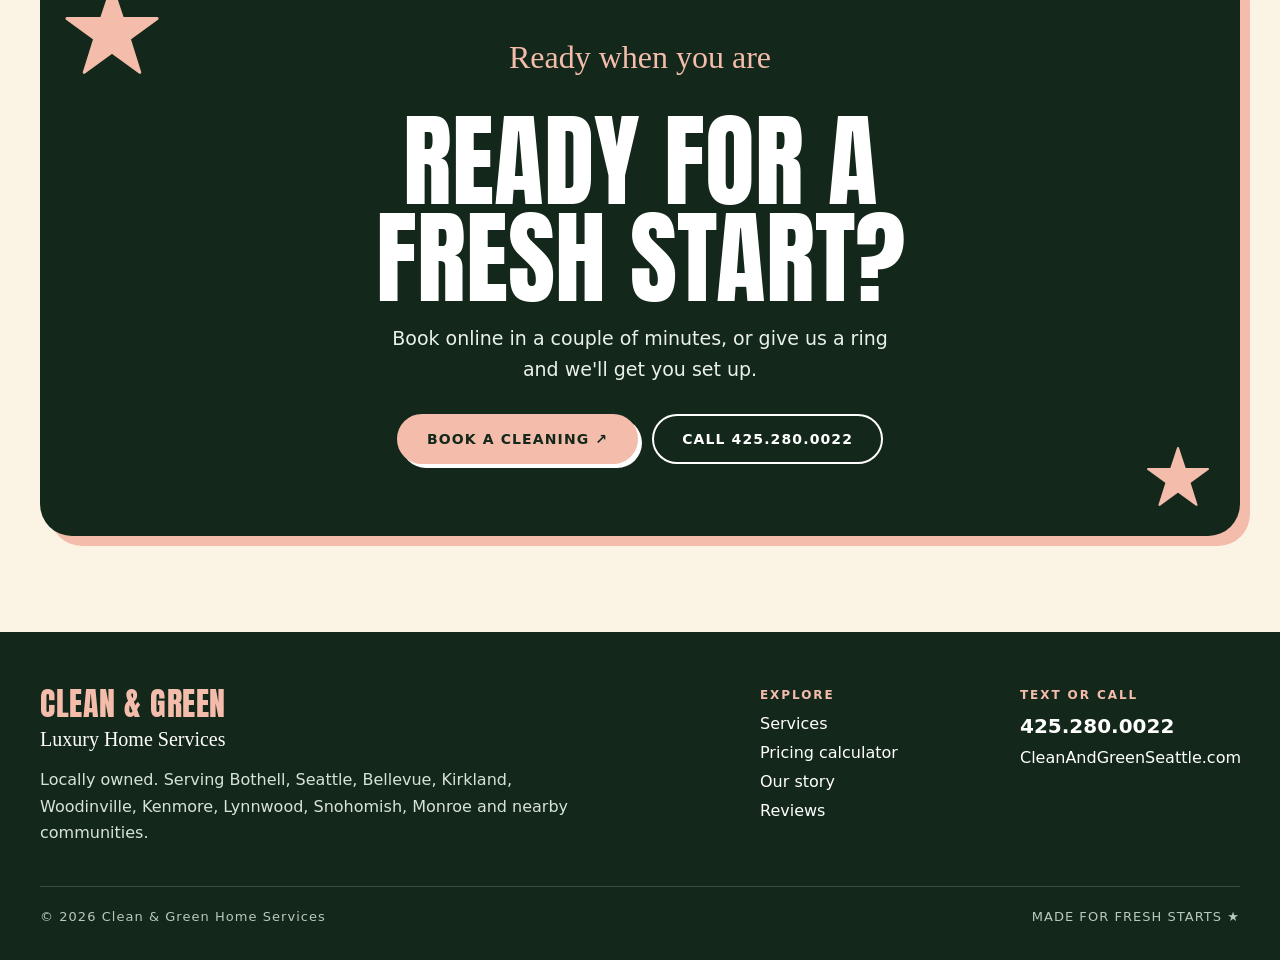
==== commit 4f0401d0: "Add files via upload" ====
--- a/index.html
+++ b/index.html
@@ -8,7 +8,7 @@
 <link rel="preconnect" href="https://fonts.googleapis.com">
 <link rel="preconnect" href="https://fonts.gstatic.com" crossorigin>
 <link href="https://fonts.googleapis.com/css2?family=Anton&family=Kaushan+Script&family=DM+Sans:wght@400;500;700&display=swap" rel="stylesheet">
-<link rel="stylesheet" href="css/styles.css">
+<link rel="stylesheet" href="styles.css">
 </head>
 <body class="theme-home">
 <a class="skip" href="#main">Skip to content</a>
@@ -63,7 +63,7 @@
         <div class="hero-photo">
           <div class="hero-sun" aria-hidden="true"></div>
           <figure class="polaroid tilt-r">
-            <img src="assets/remy-truck.jpg" alt="Remy, the owner of Clean &amp; Green, beside his branded truck and cleaning equipment" width="2000" height="1354" fetchpriority="high" style="object-position:66% center">
+            <img src="remy-truck.jpg" alt="Remy, the owner of Clean &amp; Green, beside his branded truck and cleaning equipment" width="2000" height="1354" fetchpriority="high" style="object-position:66% center">
             <figcaption>Hi, I'm Remy. Nice to meet you!</figcaption>
           </figure>
           <div class="sticker" aria-hidden="true"><small>SINCE</small><strong>2023</strong><small style="margin-top:4px">BOTHELL, WA</small></div>
@@ -113,7 +113,7 @@
         <div class="about-frame">
           <div class="tape" aria-hidden="true"></div>
           <figure class="polaroid tilt-l">
-            <img src="assets/remy-and-son.jpg" alt="Remy, the owner of Clean &amp; Green, smiling with his young son on his shoulders" width="1536" height="1536" loading="lazy" style="object-position:center 35%">
+            <img src="remy-and-son.jpg" alt="Remy, the owner of Clean &amp; Green, smiling with his young son on his shoulders" width="1536" height="1536" loading="lazy" style="object-position:center 35%">
             <figcaption>Your technician</figcaption>
           </figure>
         </div>
@@ -313,6 +313,6 @@
   <div class="footer-bottom"><span>© <span id="year">2026</span> Clean &amp; Green Home Services</span><span>MADE FOR FRESH STARTS ★</span></div>
 </footer>
 
-<script src="js/main.js"></script>
+<script src="main.js"></script>
 </body>
 </html>
--- a/styles.css
+++ b/styles.css
@@ -0,0 +1,333 @@
+/* Clean & Green — shared styles for index.html, pricing.html, meet-your-technician.html
+   Home uses body.theme-home (light, Anton). Pricing and Story use body.theme-dark (dark, Russo One). */
+
+:root{
+  --forest:#14271B; --pine:#1F4636; --peach:#F4BDAB; --cream:#FBF3E4; --sage:#D9E2D1;
+  --mint:#CFE6D6; --rust:#A04D3A; --ink:#2b3b2f; --muted:#3d4d41; --white:#ffffff;
+}
+*{box-sizing:border-box}
+html{scroll-behavior:smooth}
+body{margin:0;font-family:'DM Sans',system-ui,sans-serif;color:var(--forest);background:var(--cream);overflow-x:hidden}
+.theme-home{--display:'Anton',sans-serif}
+.theme-dark{--display:'Russo One',sans-serif;background:var(--forest)}
+a{color:inherit;text-decoration:none}
+img{max-width:100%;display:block}
+h1,h2,h3,p{margin:0}
+.skip{position:absolute;top:-100px;left:8px;background:#fff;color:var(--forest);padding:12px;z-index:99}
+.skip:focus{top:8px}
+.wrap{max-width:1200px;margin:0 auto}
+.wrap-wide{max-width:1280px;margin:0 auto}
+.script{font-family:'Kaushan Script',cursive;font-weight:400}
+.eyebrow{font-weight:700;font-size:12px;letter-spacing:.16em}
+.display{font-family:var(--display);font-weight:400;text-transform:uppercase}
+
+/* ---------- Buttons ---------- */
+.btn{display:inline-flex;align-items:center;justify-content:center;min-height:44px;padding:15px 28px;border-radius:999px;font-weight:700;font-size:14px;letter-spacing:.08em;text-transform:uppercase;border:2px solid var(--forest);cursor:pointer;font-family:inherit;transition:transform .15s,box-shadow .15s}
+.btn:hover{transform:translate(2px,2px)}
+.btn-dark{background:var(--forest);color:#fff;box-shadow:4px 4px 0 var(--peach)}
+.btn-peach{background:var(--peach);color:var(--forest);box-shadow:4px 4px 0 var(--forest)}
+.btn-white{background:#fff;color:var(--forest);box-shadow:4px 4px 0 var(--forest)}
+.btn-outline-light{background:transparent;color:#fff;border-color:#fff}
+.btn-peach-light{background:var(--peach);color:var(--forest);border-color:var(--peach);box-shadow:4px 4px 0 #fff}
+.theme-dark .btn{text-transform:none;letter-spacing:0;font-size:17px;padding:14px 30px;border-color:transparent}
+.theme-dark .btn-peach-light{border-color:transparent}
+.theme-dark .btn-outline-light{border-color:#fff}
+
+/* ---------- Header ---------- */
+.ticker-top{background:var(--forest);color:#fff;overflow:hidden;padding:9px 0;white-space:nowrap;font-weight:700;font-size:12px;letter-spacing:.2em}
+.ticker-track{display:flex;width:max-content;animation:tk 40s linear infinite}
+.ticker-track span{flex:none}
+.ticker-track b{padding:0 16px;color:var(--peach)}
+@keyframes tk{to{transform:translateX(-50%)}}
+.announce{background:var(--peach);color:var(--forest);text-align:center;font-weight:700;font-size:12px;letter-spacing:.22em;padding:10px 16px}
+.theme-home .header-bar{border-bottom:3px solid var(--forest);background:var(--cream)}
+.theme-dark .header-bar{background:var(--forest)}
+.site-header{display:flex;flex-wrap:wrap;align-items:center;justify-content:space-between;gap:12px 28px;max-width:1280px;margin:0 auto;padding:14px 28px}
+.brand{display:flex;align-items:center;gap:12px}
+.brand-mark{width:44px;height:44px;border-radius:50%;background:var(--forest);display:flex;align-items:center;justify-content:center;flex:none}
+.theme-dark .brand-mark{display:none}
+.brand-text{display:flex;flex-direction:column;line-height:1}
+.brand-name{font-family:var(--display);font-size:26px;letter-spacing:.5px}
+.theme-dark .brand-name{font-size:28px;letter-spacing:1px;color:var(--peach);text-shadow:2px 2px 0 #fff}
+.brand-sub{font-family:'Kaushan Script',cursive;font-size:16px;color:var(--rust);margin-top:2px}
+.theme-dark .brand-sub{color:#fff;font-size:18px;margin-top:5px}
+.nav{display:flex;flex-wrap:wrap;gap:10px 26px;align-items:center}
+.nav a:not(.btn){font-weight:700;font-size:13px;letter-spacing:.08em;text-transform:uppercase}
+.nav a:not(.btn):hover{color:var(--rust)}
+.theme-dark .nav a:not(.btn){color:#fff;font-size:15px;text-transform:none;letter-spacing:0}
+.theme-dark .nav a:not(.btn):hover{color:var(--peach)}
+.nav a[aria-current="page"]{text-decoration:underline;text-underline-offset:6px}
+.theme-dark .nav a[aria-current="page"]{color:var(--peach)}
+.nav .nav-phone{font-size:14px !important}
+.nav .btn{padding:11px 20px;font-size:13px}
+.theme-dark .nav .btn{font-size:15px;padding:12px 22px}
+
+/* ---------- Home hero ---------- */
+.hero{position:relative;background:var(--cream);padding:56px 28px 40px;overflow:hidden}
+.rays{position:absolute;left:-260px;bottom:-300px;width:640px;height:640px;border-radius:50%;background:repeating-conic-gradient(#EFE2C8 0deg 7deg,transparent 7deg 15deg);animation:rot 90s linear infinite}
+@keyframes rot{to{transform:rotate(360deg)}}
+.hero-inner{position:relative;display:flex;flex-wrap:wrap;align-items:center;gap:48px}
+.hero-copy{flex:1 1 520px;min-width:0}
+.hero-hello{font-size:clamp(28px,3.2vw,40px);color:var(--rust);margin-bottom:6px}
+.hero h1{font-size:clamp(62px,9.4vw,142px);line-height:.92;letter-spacing:-.5px}
+.outline{color:var(--peach);-webkit-text-stroke:3px var(--forest);paint-order:stroke fill;text-shadow:5px 5px 0 var(--forest)}
+.hero-lede{margin:26px 0 30px;font-size:19px;line-height:1.6;color:var(--ink);max-width:500px}
+.btn-row{display:flex;flex-wrap:wrap;gap:14px;align-items:center}
+.chips{display:flex;flex-wrap:wrap;gap:12px 24px;margin-top:30px;font-weight:700;font-size:11px;letter-spacing:.14em}
+.chips span{display:flex;align-items:center;gap:8px}
+.chips i{width:12px;height:12px;border-radius:50%;background:var(--peach);border:2px solid var(--forest);display:inline-block}
+.hero-photo-wrap{flex:1 1 400px;min-width:0;display:flex;justify-content:center}
+.hero-photo{position:relative;width:min(540px,100%)}
+.hero-sun{position:absolute;top:-30px;right:-20px;width:62%;aspect-ratio:1/1;border-radius:50%;background:var(--peach);opacity:.75}
+.polaroid{position:relative;background:#fff;padding:12px 12px 14px;border-radius:6px;border:3px solid var(--forest);box-shadow:10px 10px 0 var(--forest)}
+.polaroid img{width:100%;aspect-ratio:1/1;object-fit:cover;border-radius:2px}
+.polaroid figcaption{font-family:'Kaushan Script',cursive;font-size:26px;text-align:center;padding-top:10px}
+.polaroid{margin:0}
+.tilt-r{transform:rotate(2deg)}
+.tilt-l{transform:rotate(-3deg)}
+.sticker{position:absolute;top:-26px;left:-22px;width:132px;height:132px;border-radius:50%;background:var(--forest);color:#fff;box-shadow:4px 4px 0 var(--peach);display:flex;flex-direction:column;align-items:center;justify-content:center;text-align:center;animation:float 3.2s ease-in-out infinite alternate}
+.sticker small{font-weight:700;font-size:10px;letter-spacing:.2em;color:var(--peach)}
+.sticker strong{font-family:'Anton',sans-serif;font-weight:400;font-size:36px;line-height:1}
+@keyframes float{from{transform:translateY(0) rotate(-12deg)}to{transform:translateY(-10px) rotate(-7deg)}}
+
+/* ---------- Drive-by road ---------- */
+.road-scene{position:relative;height:150px;background:var(--cream);overflow:hidden}
+.cloud{position:absolute;animation:cloud 70s linear infinite}
+@keyframes cloud{from{left:-200px}to{left:100%}}
+.trees{position:absolute;left:0;right:0;bottom:26px;display:flex;justify-content:space-around;align-items:flex-end;padding:0 12px}
+.drive{position:absolute;bottom:12px;left:-340px;width:300px;animation:drive 16s linear infinite}
+@keyframes drive{from{left:-340px}to{left:100%}}
+.bounce{animation:bounce .45s ease-in-out infinite alternate}
+@keyframes bounce{to{transform:translateY(-2px)}}
+.wheel{transform-box:fill-box;transform-origin:center;animation:spin .6s linear infinite}
+@keyframes spin{to{transform:rotate(360deg)}}
+.bub{transform-box:fill-box;transform-origin:center;animation:bub 1.8s ease-out infinite;opacity:0}
+@keyframes bub{0%{opacity:.9;transform:translate(0,0) scale(.5)}100%{opacity:0;transform:translate(-46px,-34px) scale(1.5)}}
+.road{position:absolute;left:0;right:0;bottom:0;height:26px;background:var(--forest);display:flex;align-items:center}
+.road i{display:block;width:100%;height:4px;background-image:repeating-linear-gradient(90deg,var(--peach) 0 36px,transparent 36px 72px);background-size:72px 4px;animation:road .9s linear infinite}
+@keyframes road{to{background-position:-72px 0}}
+
+/* ---------- Home sections ---------- */
+.section{padding:88px 28px}
+.section-center{text-align:center}
+.h2{font-size:clamp(46px,6.4vw,92px);line-height:1}
+.kicker{font-size:30px}
+.about{padding:80px 28px 96px;background:var(--cream)}
+.about-inner{display:flex;flex-wrap:wrap;align-items:center;gap:64px}
+.about-photo{flex:1 1 380px;min-width:0;display:flex;justify-content:center}
+.about-frame{position:relative;width:min(440px,100%)}
+.tape{position:absolute;top:-18px;left:50%;width:120px;height:36px;margin-left:-60px;background:var(--peach);transform:rotate(-4deg);z-index:2;border:2px solid var(--forest)}
+.about-copy{flex:1 1 440px;min-width:0}
+.about-copy h2{margin:12px 0 18px;font-size:clamp(46px,6vw,88px);line-height:.95}
+.about-copy p{font-size:19px;line-height:1.65;color:var(--ink);max-width:540px;margin-bottom:16px}
+.about-copy .btn{margin-top:10px}
+.scallop{height:24px;background:var(--cream)}
+.scallop i{display:block;height:24px;background-image:radial-gradient(circle at 24px 24px,var(--forest) 23px,transparent 24px);background-size:48px 24px;background-repeat:repeat-x;transform:scaleY(-1)}
+.standards{background:var(--forest);padding:56px 28px 88px}
+.standards h2{color:#fff;font-size:clamp(44px,6vw,84px);line-height:1}
+.standards .kicker{color:var(--peach)}
+.cards-4{display:grid;grid-template-columns:repeat(auto-fit,minmax(240px,1fr));gap:22px;margin-top:44px}
+.card{background:var(--cream);border:3px solid var(--forest);border-radius:20px;box-shadow:6px 6px 0 var(--peach);padding:28px;transition:transform .2s;text-align:left}
+.card:hover{transform:translateY(-6px) rotate(-1deg)}
+.card .num{font-family:'Anton',sans-serif;font-size:60px;line-height:1;color:var(--cream);-webkit-text-stroke:2px var(--forest)}
+.card h3{margin:10px 0 8px;font-family:'Anton',sans-serif;font-weight:400;font-size:26px;text-transform:uppercase}
+.card p{font-size:16px;line-height:1.55;color:var(--ink)}
+
+/* ---------- Carousel ---------- */
+.services{background:var(--cream);padding:88px 28px 96px}
+.tabs{display:flex;flex-wrap:wrap;gap:10px;justify-content:center;margin:36px 0 24px}
+.tab{background:#fff;color:var(--forest);border:2px solid var(--forest);border-radius:999px;padding:0 20px;min-height:44px;font-family:inherit;font-weight:700;font-size:13px;letter-spacing:.08em;cursor:pointer}
+.tab[aria-pressed="true"]{background:var(--forest);color:var(--peach)}
+.carousel{overflow:hidden;border:3px solid var(--forest);border-radius:28px;box-shadow:10px 10px 0 var(--forest);background:#fff}
+.carousel-track{display:flex;transition:transform .7s cubic-bezier(.65,0,.35,1)}
+.slide{flex:0 0 100%;min-width:0;display:flex;flex-wrap:wrap}
+.slide-panel{flex:1 1 340px;min-height:340px;display:flex;align-items:center;justify-content:center;padding:40px}
+.panel-peach{background:var(--peach)}
+.panel-pine{background:var(--pine)}
+.panel-sage{background:var(--sage)}
+.slide-body{flex:1.3 1 380px;padding:44px 40px;display:flex;flex-direction:column;justify-content:center}
+.slide-body .eyebrow{color:var(--rust)}
+.slide-body h3{margin:10px 0 12px;font-family:'Anton',sans-serif;font-weight:400;font-size:clamp(36px,4.4vw,60px);line-height:1;text-transform:uppercase}
+.slide-body p{font-size:18px;line-height:1.6;color:var(--ink);max-width:480px;margin-bottom:20px}
+.pills{display:flex;flex-wrap:wrap;gap:10px;margin-bottom:24px}
+.pills span{background:var(--cream);border:2px solid var(--forest);border-radius:999px;padding:8px 16px;font-weight:700;font-size:14px}
+.slide-body .btn{align-self:flex-start;font-size:13px;padding:13px 24px}
+.carousel-controls{display:flex;flex-wrap:wrap;align-items:center;justify-content:space-between;gap:16px;margin-top:28px}
+.carousel-buttons{display:flex;align-items:center;gap:12px}
+.round{width:48px;height:48px;border-radius:50%;border:2px solid var(--forest);background:#fff;color:var(--forest);font-size:22px;cursor:pointer;box-shadow:3px 3px 0 var(--forest)}
+.round.next{background:var(--peach)}
+.pause{min-height:44px;padding:0 18px;border-radius:999px;border:2px solid var(--forest);background:transparent;color:var(--forest);font-family:inherit;font-weight:700;font-size:13px;letter-spacing:.08em;cursor:pointer}
+.fine{font-size:14px;color:var(--muted)}
+
+/* ---------- How it works ---------- */
+.steps{background:var(--peach);border-top:3px solid var(--forest);border-bottom:3px solid var(--forest);padding:88px 28px}
+.steps-inner{display:flex;flex-wrap:wrap;gap:56px;align-items:center}
+.steps-copy{flex:1 1 360px;min-width:0}
+.steps-copy h2{margin:6px 0 18px;font-size:clamp(46px,6vw,88px);line-height:.96}
+.steps-copy p{font-size:18px;line-height:1.6;max-width:420px;margin-bottom:26px}
+.steps-list{flex:1.2 1 420px;min-width:0;display:flex;flex-direction:column;gap:16px}
+.step{display:flex;align-items:center;gap:18px;background:var(--cream);border:3px solid var(--forest);border-radius:18px;box-shadow:5px 5px 0 var(--forest);padding:18px 22px}
+.step b{width:46px;height:46px;border-radius:50%;background:var(--forest);color:var(--peach);font-family:'Anton',sans-serif;font-weight:400;font-size:22px;display:flex;align-items:center;justify-content:center;flex:none}
+.step strong{display:block;font-family:'Anton',sans-serif;font-weight:400;font-size:22px;text-transform:uppercase}
+.step span{font-size:15px;line-height:1.5;color:var(--ink)}
+.reviews{background:var(--cream);padding:96px 28px}
+.reviews-widget{margin-top:36px;min-height:240px}
+
+/* ---------- Final CTA ---------- */
+.cta-wrap{background:var(--cream);padding:0 28px 96px}
+.cta{position:relative;max-width:1200px;margin:0 auto;background:var(--forest);border-radius:32px;box-shadow:10px 10px 0 var(--peach);padding:72px 28px;text-align:center;overflow:hidden;color:#fff}
+.cta .kicker{color:var(--peach);font-size:32px}
+.cta h2{margin:6px 0 16px;font-size:clamp(50px,8vw,120px);line-height:.95}
+.cta p{margin:0 auto 30px;max-width:520px;font-size:19px;line-height:1.6;color:#e9f1ea}
+.cta .btn-row{justify-content:center;position:relative}
+.cta-inner{position:relative}
+.burst{position:absolute;animation:rot 16s linear infinite}
+.burst-a{left:24px;top:24px}
+.burst-b{right:30px;bottom:26px}
+
+/* ---------- Footer ---------- */
+.footer{background:var(--forest);color:#fff;padding:56px 28px 36px}
+.theme-dark.story-page .footer{background:#0f1d14}
+.footer-inner{display:flex;flex-wrap:wrap;gap:40px;justify-content:space-between;max-width:1200px;margin:0 auto}
+.footer-brand{flex:1 1 420px;min-width:0}
+.footer-name{font-family:var(--display);font-size:32px;letter-spacing:.5px;color:var(--peach);line-height:1}
+.theme-dark .footer-name{font-size:30px;letter-spacing:1px;text-shadow:2px 2px 0 #fff}
+.footer-sub{font-family:'Kaushan Script',cursive;font-size:20px;margin-top:8px}
+.footer p{margin-top:16px;font-size:16px;line-height:1.65;color:#d7e3d9;max-width:560px}
+.footer a.link{display:inline-block;margin-top:14px;font-size:16px;text-decoration:underline;text-underline-offset:5px}
+.footer-col{flex:0 1 220px;min-width:0;display:flex;flex-direction:column;gap:10px}
+.footer-label{font-weight:700;letter-spacing:.16em;font-size:12px;color:var(--peach);margin-bottom:2px}
+.footer-col a{font-size:16px}
+.footer-col .tel{font-size:20px;font-weight:700}
+.footer-bottom{max-width:1200px;margin:40px auto 0;padding-top:22px;border-top:1px solid #35503b;display:flex;flex-wrap:wrap;justify-content:space-between;gap:12px;font-size:13px;letter-spacing:.08em;color:#b9c9bc}
+
+/* ---------- Dark-page shared ---------- */
+.hero-dark{background:repeating-conic-gradient(from 0deg at 50% 125%,#1c3526 0deg 6deg,var(--forest) 6deg 12deg);padding:56px 28px 90px}
+.hero-dark h1{font-size:clamp(46px,7vw,100px);line-height:.98;color:var(--peach);text-shadow:4px 4px 0 #fff;text-transform:uppercase;font-family:var(--display);font-weight:400}
+.hero-dark .script{font-size:clamp(34px,5vw,64px);color:#fff;margin:12px 0 18px;line-height:1.1}
+.hero-dark p.lede{font-size:19px;line-height:1.55;color:#e9f1ea;max-width:560px}
+.checker{height:32px;background-image:conic-gradient(var(--peach) 25%,var(--forest) 0 50%,var(--peach) 0 75%,var(--forest) 0);background-size:32px 32px}
+.checker-rev{background-image:conic-gradient(var(--forest) 25%,var(--peach) 0 50%,var(--forest) 0 75%,var(--peach) 0)}
+.pill-label{display:inline-block;background:#fff;color:var(--forest);font-weight:700;font-size:12px;letter-spacing:.16em;padding:8px 16px;border-radius:999px;margin-bottom:26px}
+
+/* ---------- Pricing page ---------- */
+.calc-wrap{background:var(--cream);padding:80px 28px 96px}
+.calc-wrap h2.display{margin:12px 0 14px;font-size:clamp(38px,5vw,68px);line-height:1}
+.calc-wrap h2 .script{color:var(--rust);text-transform:none}
+.calc-intro p{font-size:18px;line-height:1.55;color:var(--ink)}
+.calc-layout{display:flex;flex-wrap:wrap;gap:28px;align-items:flex-start;margin-top:40px}
+.calc-main{flex:1 1 560px;min-width:0;display:flex;flex-direction:column;gap:22px}
+.calc-card{background:#fff;border:3px solid var(--forest);border-radius:24px;box-shadow:6px 6px 0 var(--forest);padding:26px}
+.calc-head{display:flex;gap:16px;align-items:flex-start;border-bottom:2px solid #e2dfd6;padding-bottom:16px}
+.calc-head span{background:var(--forest);color:var(--peach);font-family:var(--display);padding:8px 12px;border-radius:10px}
+.calc-head h3{font-family:var(--display);font-weight:400;font-size:28px;margin-bottom:6px}
+.calc-head p{color:var(--muted);line-height:1.5}
+.item-row{display:flex;flex-wrap:wrap;align-items:center;justify-content:space-between;gap:12px;border-bottom:1px solid #e2dfd6;padding:14px 0}
+.item-row:last-child{border-bottom:0}
+.item-name{font-weight:700;font-size:17px;display:block}
+.item-price{display:block;font-size:14px;color:var(--muted);margin-top:4px}
+.stepper{display:flex;align-items:center;gap:10px}
+.stepper button{width:44px;height:44px;border:2px solid var(--forest);background:transparent;color:var(--forest);font-size:22px;border-radius:50%;cursor:pointer}
+.stepper button:hover{background:var(--forest);color:var(--cream)}
+.stepper output{min-width:28px;text-align:center;font-weight:700;font-size:18px}
+.sqft-label{display:flex;align-items:center;gap:8px;font-size:14px;color:var(--muted)}
+.sqft-input{width:92px;height:44px;padding:0 10px;border:2px solid var(--forest);border-radius:10px;font-size:16px;font-family:inherit;background:#fff}
+.duct-options{border:0;padding:16px 0 0;margin:0}
+.duct-options legend{font-weight:700;padding:0}
+.duct-options label,.dryer-option{display:flex;align-items:center;gap:12px;padding:12px 0;line-height:1.5;cursor:pointer;min-height:44px}
+.duct-options input,.dryer-option input{width:20px;height:20px;accent-color:var(--forest);flex-shrink:0}
+.dryer-option{flex-wrap:wrap;font-weight:700;padding:16px 0 4px}
+.dryer-option span{font-weight:400;color:var(--muted);font-size:14px}
+.estimate{flex:0 1 380px;min-width:min(100%,300px);align-self:flex-start;position:sticky;top:16px;background:var(--forest);color:var(--cream);border-radius:24px;box-shadow:8px 8px 0 var(--peach);padding:28px}
+.estimate .eyebrow{color:var(--peach)}
+.estimate h3{margin:10px 0 18px;font-family:var(--display);font-weight:400;font-size:38px;line-height:1;color:#fff}
+.estimate-line{display:flex;justify-content:space-between;gap:14px;padding:11px 0;border-bottom:1px solid #4d6553;font-size:15px}
+.estimate-empty{font-size:15px;color:#d7e3d9}
+.estimate-total{display:flex;justify-content:space-between;align-items:center;gap:12px;margin-top:24px;padding-top:18px;border-top:2px solid var(--peach)}
+.estimate-total strong{font-family:var(--display);font-weight:400;font-size:34px;color:var(--peach)}
+.quote-status{margin-top:14px;font-size:14px;line-height:1.55;color:var(--peach)}
+.estimate .fineprint{margin-top:14px;font-size:12px;line-height:1.65;color:#d7e3d9}
+.estimate .cta-link{display:flex;justify-content:center;margin-top:18px;width:100%}
+.booking-steps{margin-top:18px;padding:15px 16px;background:rgba(255,255,255,.08);border-left:3px solid var(--peach);border-radius:4px}
+.booking-steps-title{margin:0 0 10px;font-size:12px;font-weight:700;letter-spacing:.08em;color:var(--peach)}
+.booking-steps p:not(.booking-steps-title){margin:6px 0;font-size:13px;line-height:1.55}
+.booking-steps .note{margin-top:10px !important;font-size:12px !important;opacity:.85}
+.copy-estimate{display:block;width:100%;margin-top:12px;min-height:46px;border:2px solid var(--cream);background:transparent;color:var(--cream);font-weight:700;font-size:14px;letter-spacing:.06em;border-radius:999px;cursor:pointer;font-family:inherit}
+.reset-estimate{display:block;margin:10px auto 0;min-height:44px;padding:8px 14px;border:0;background:none;color:var(--cream);text-decoration:underline;cursor:pointer;font-size:14px;font-family:inherit}
+.copy-status{margin-top:6px;font-size:13px;line-height:1.5;min-height:18px}
+.copy-fallback{width:100%;min-height:130px;padding:8px;font-size:12px;font-family:inherit}
+.faq{background:var(--sage);padding:72px 28px 96px}
+.faq h2{margin:12px 0 36px;font-size:clamp(38px,5vw,68px);line-height:1}
+.faq h2 .script{color:var(--rust);text-transform:none}
+.faq-grid{display:grid;grid-template-columns:repeat(auto-fit,minmax(260px,1fr));gap:24px}
+.faq-card{background:#fff;border:3px solid var(--forest);border-radius:24px;box-shadow:6px 6px 0 var(--forest);padding:28px}
+.faq-card h3{margin-bottom:10px;font-family:var(--display);font-weight:400;font-size:22px}
+.faq-card p{line-height:1.6;color:var(--ink)}
+.scallop-sage{height:22px;background:var(--sage)}
+.scallop-sage i{display:block;height:22px;background-image:radial-gradient(circle at 22px 0,var(--cream) 21px,transparent 22px);background-size:44px 22px;background-repeat:repeat-x}
+
+/* ---------- Story page ---------- */
+.story-hero-inner{display:flex;flex-wrap:wrap;align-items:center;gap:56px}
+.story-hero-copy{flex:1 1 480px;min-width:0}
+.story-hero-photo{flex:1 1 400px;min-width:0;display:flex;justify-content:center}
+.snap{background:#fff;padding:12px 12px 14px;border-radius:6px;box-shadow:12px 12px 0 var(--peach);width:min(500px,100%);transform:rotate(2deg);margin:0}
+.snap img{width:100%;aspect-ratio:4/5;object-fit:cover;border-radius:2px}
+.snap figcaption{font-family:'Kaushan Script',cursive;font-size:26px;text-align:center;padding-top:10px}
+.stripe{background:var(--peach);color:var(--forest);text-align:center;padding:16px 12px;font-weight:700;font-size:14px;letter-spacing:.16em}
+.stripe b{padding:0 14px}
+.story-text{background:var(--cream);padding:96px 28px}
+.story-text-inner{display:flex;flex-wrap:wrap;gap:56px}
+.story-title{flex:1 1 360px;min-width:0}
+.story-title h2{margin:14px 0 18px;font-size:clamp(44px,5.6vw,84px);line-height:.98;color:var(--forest)}
+.story-title h2 .script{color:var(--rust);text-transform:none}
+.story-title p{font-size:20px;line-height:1.55;color:var(--ink);max-width:360px}
+.story-title .eyebrow{color:var(--rust)}
+.story-body{flex:1.4 1 460px;min-width:0;max-width:660px}
+.story-body p{margin-bottom:20px;font-size:18px;line-height:1.75;color:var(--ink)}
+.story-body .sign{font-weight:700;font-size:18px}
+.story-body .sign .script{font-size:30px;color:var(--rust);white-space:nowrap}
+.snapshots{background:var(--forest);padding:88px 28px 96px;text-align:center}
+.snapshots h2{margin-bottom:48px;font-size:clamp(34px,4.6vw,60px);line-height:1.05;color:#fff}
+.snapshots .script{font-size:30px;color:var(--peach)}
+.snap-row{display:flex;flex-wrap:wrap;gap:36px;justify-content:center;align-items:flex-start}
+.snap-row .snap{width:min(340px,100%)}
+.snap-row .snap:nth-child(1){transform:rotate(-3deg)}
+.snap-row .snap:nth-child(2){transform:rotate(2deg);margin-top:28px}
+.snap-row .snap:nth-child(3){transform:rotate(-1.5deg)}
+.why{background:var(--peach);padding:96px 28px}
+.why-inner{display:flex;flex-wrap:wrap;align-items:center;gap:64px}
+.why-photo{flex:1 1 380px;min-width:0;display:flex;justify-content:center}
+.why-photo .snap{box-shadow:12px 12px 0 var(--forest);transform:rotate(-2.5deg);width:min(460px,100%)}
+.why-photo .snap img{aspect-ratio:1/1}
+.why-copy{flex:1 1 440px;min-width:0}
+.why-copy h2{margin:14px 0 20px;font-size:clamp(40px,5.4vw,78px);line-height:.98;text-shadow:3px 3px 0 #fff}
+.why-copy h2 .script{text-shadow:none;text-transform:none}
+.why-copy p{font-size:19px;line-height:1.65;max-width:520px}
+.arrival{background:var(--sage);padding:72px 28px 96px}
+.arrival-inner{display:flex;flex-wrap:wrap;align-items:center;gap:56px}
+.arrival-copy{flex:1 1 400px;min-width:0}
+.arrival-copy h2{margin:14px 0 20px;font-size:clamp(40px,5.2vw,72px);line-height:.98}
+.arrival-copy h2 .script{color:var(--rust);text-transform:none}
+.arrival-copy p{font-size:18px;line-height:1.65;color:var(--ink);max-width:500px;margin-bottom:16px}
+.arrival-copy .small{font-size:15px;color:var(--muted)}
+.arrival-photo{flex:1.2 1 440px;min-width:0}
+.arrival-photo .snap{width:100%;box-shadow:12px 12px 0 var(--forest);transform:rotate(1.5deg)}
+.arrival-photo .snap img{aspect-ratio:3/2;object-position:center 40%}
+.thanks{background:var(--forest);padding:88px 28px 96px;text-align:center;color:#fff}
+.thanks .star{font-size:44px;color:var(--peach)}
+.thanks h2{margin:10px 0 16px;font-size:clamp(50px,8vw,112px);line-height:.98;color:var(--peach);text-shadow:4px 4px 0 #fff}
+.thanks .script{font-size:clamp(38px,6vw,80px);margin-bottom:22px}
+.thanks p{margin:0 auto 32px;max-width:540px;font-size:19px;line-height:1.6;color:#e9f1ea}
+.thanks .btn-row{justify-content:center}
+
+@media (max-width:640px){
+  .sticker{width:104px;height:104px;left:-8px}
+  .sticker strong{font-size:28px}
+  .slide-body{padding:32px 24px}
+  .site-header{padding:12px 20px}
+}
+@media (prefers-reduced-motion:reduce){
+  .ticker-track,.rays,.sticker,.cloud,.bounce,.wheel,.bub,.road i,.burst{animation:none !important}
+  .drive{animation:none !important;left:45%}
+  .carousel-track,.btn,.card{transition:none !important}
+}
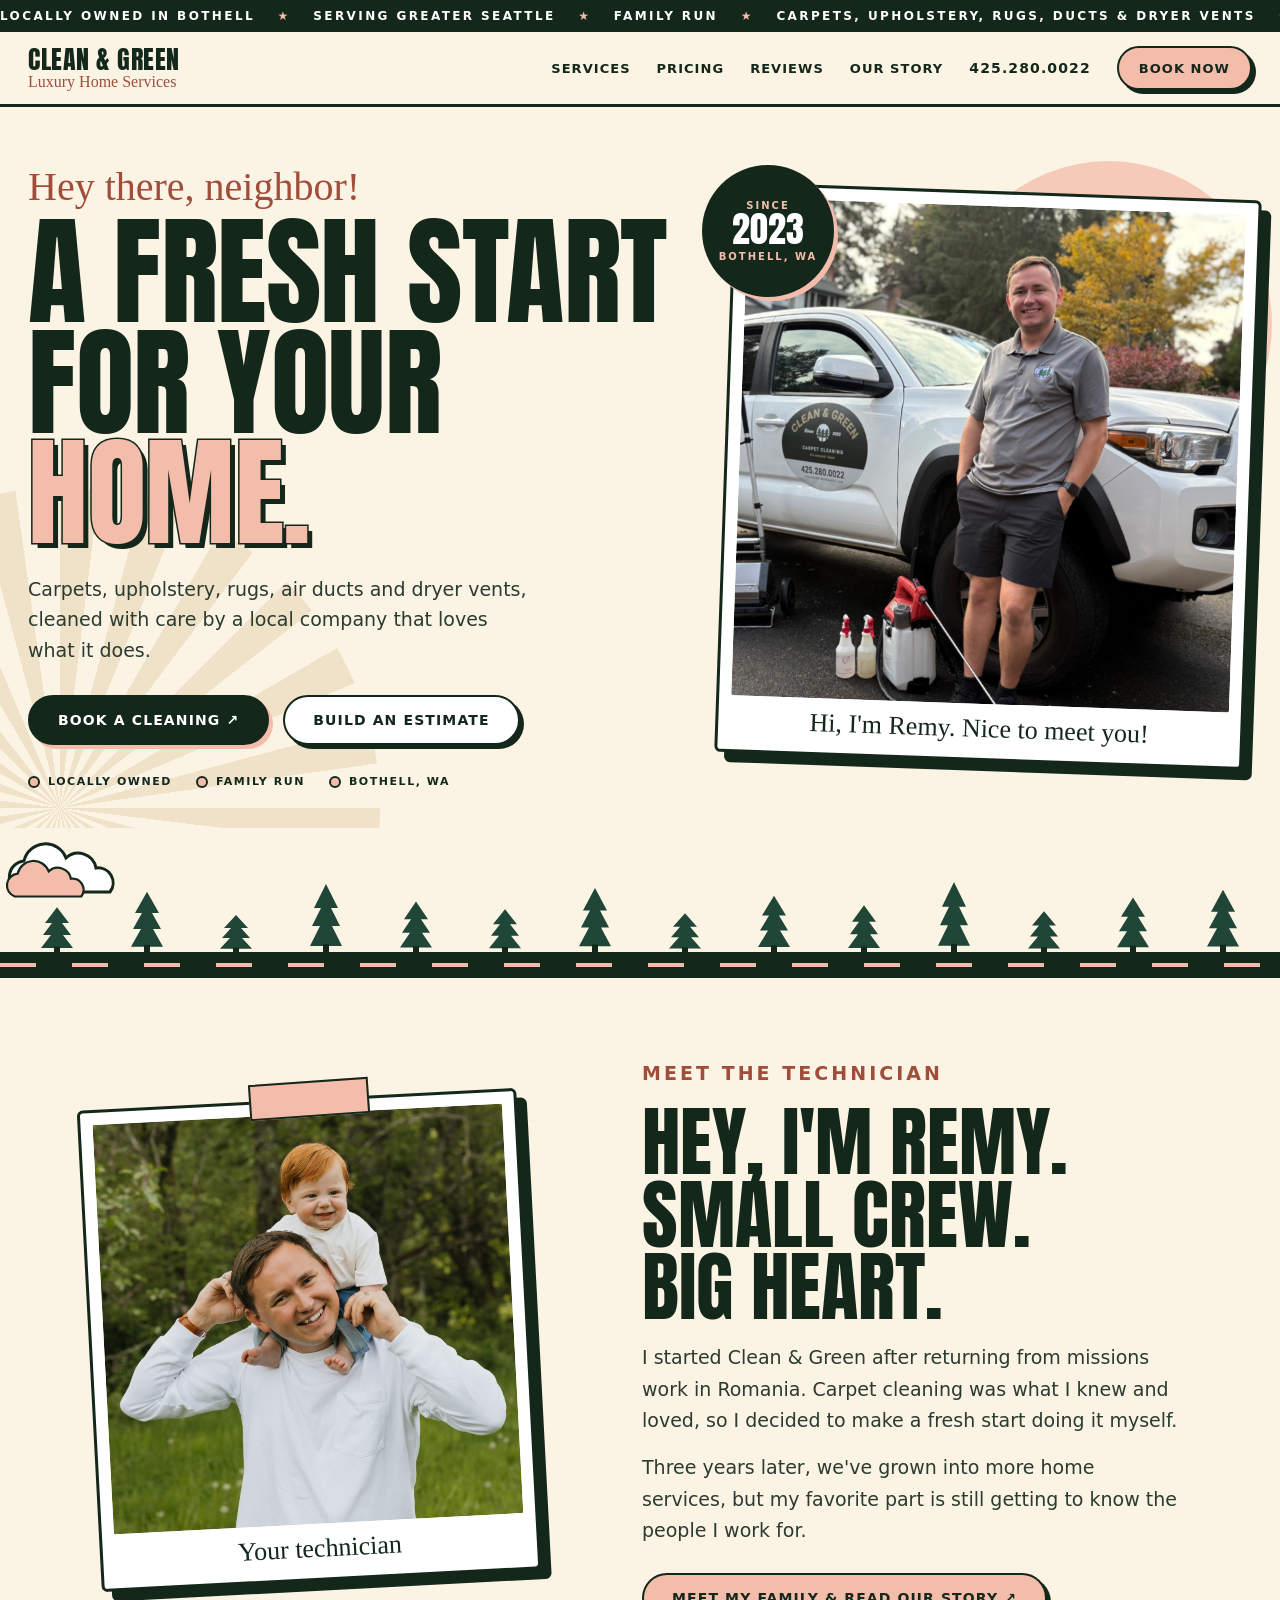
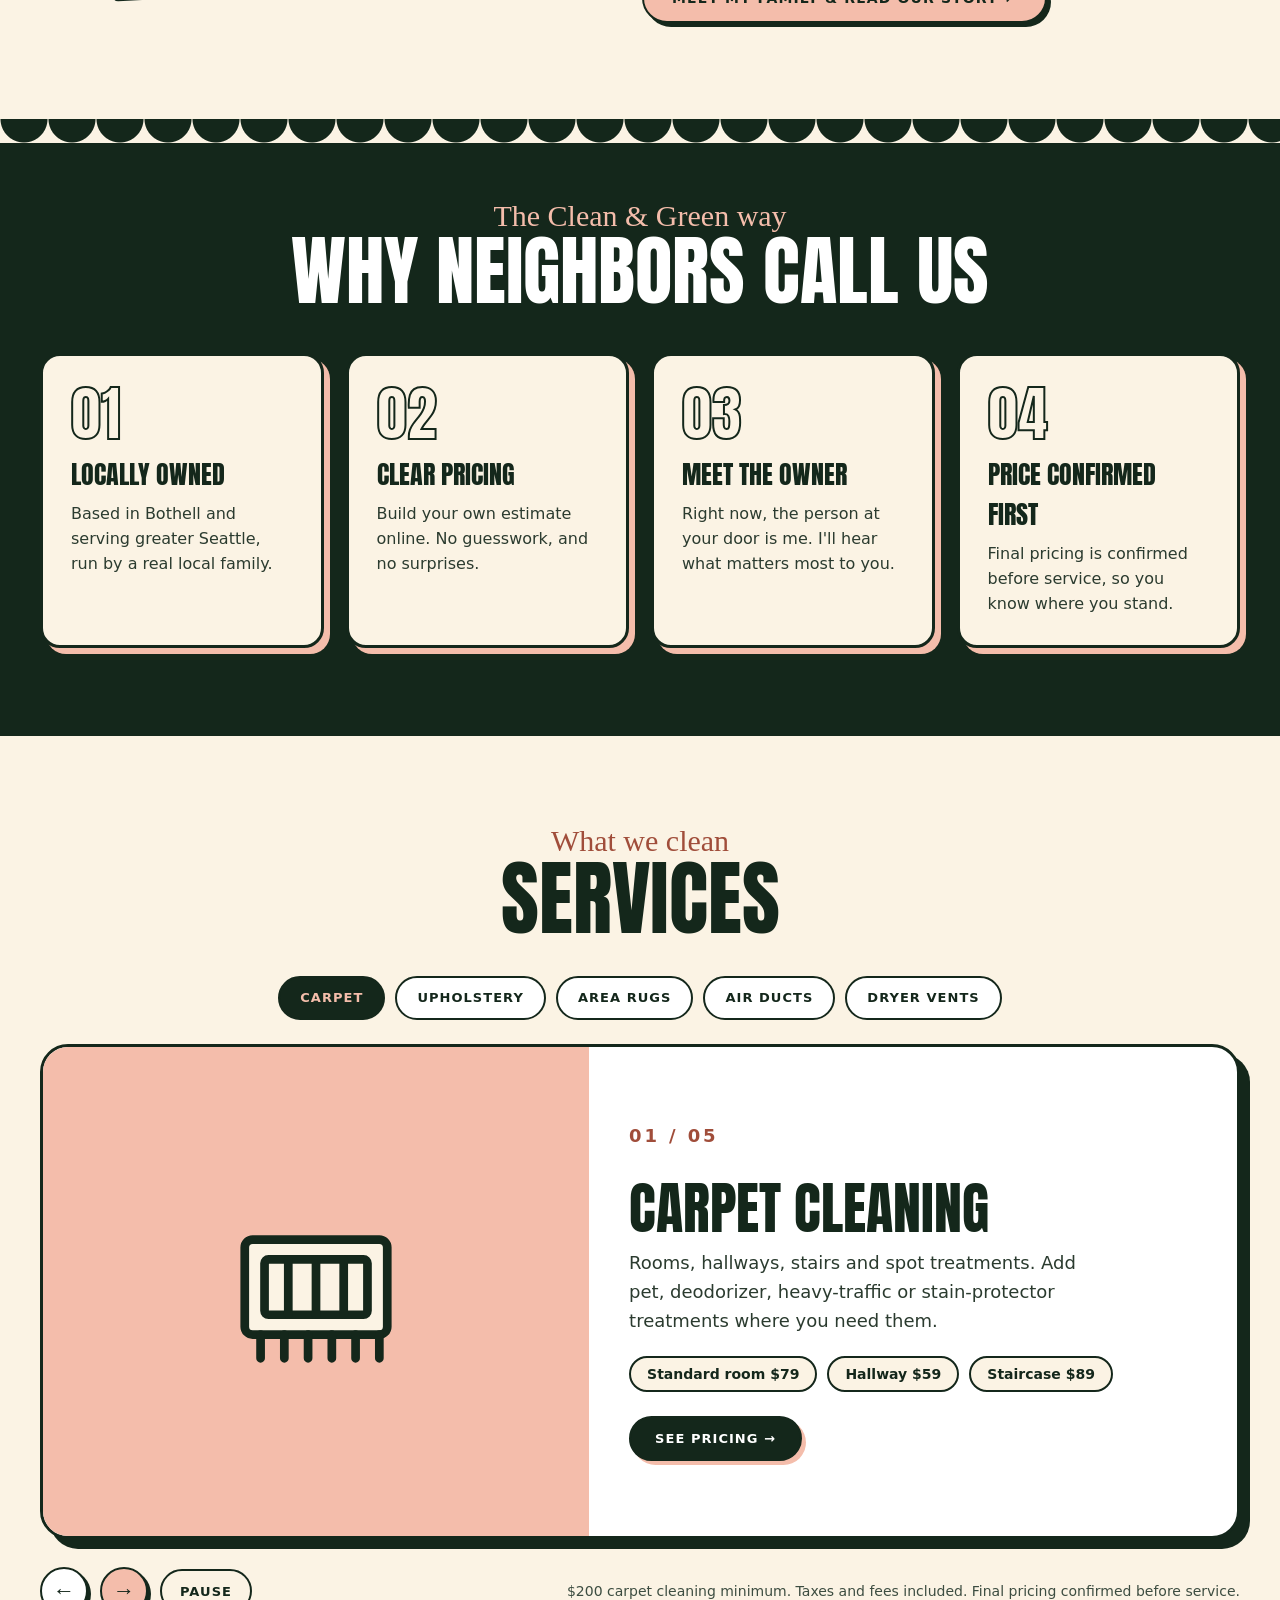
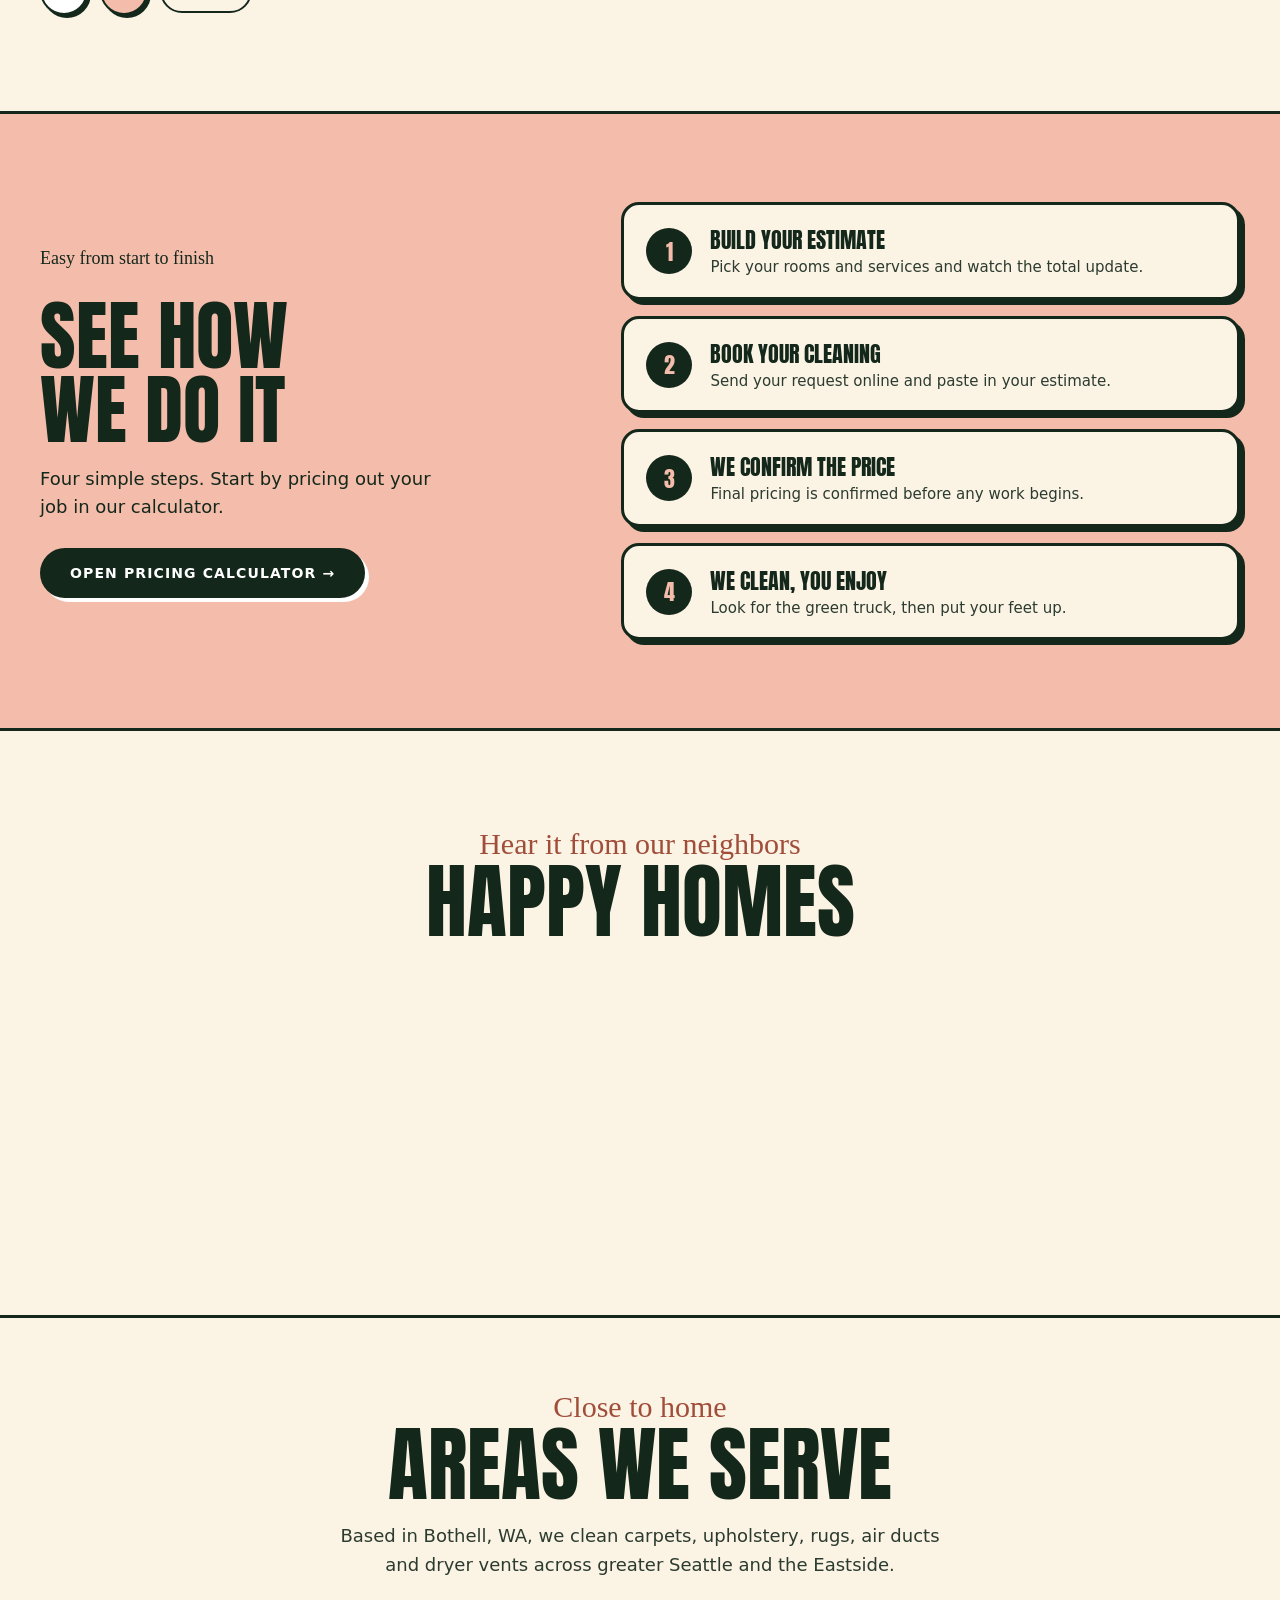
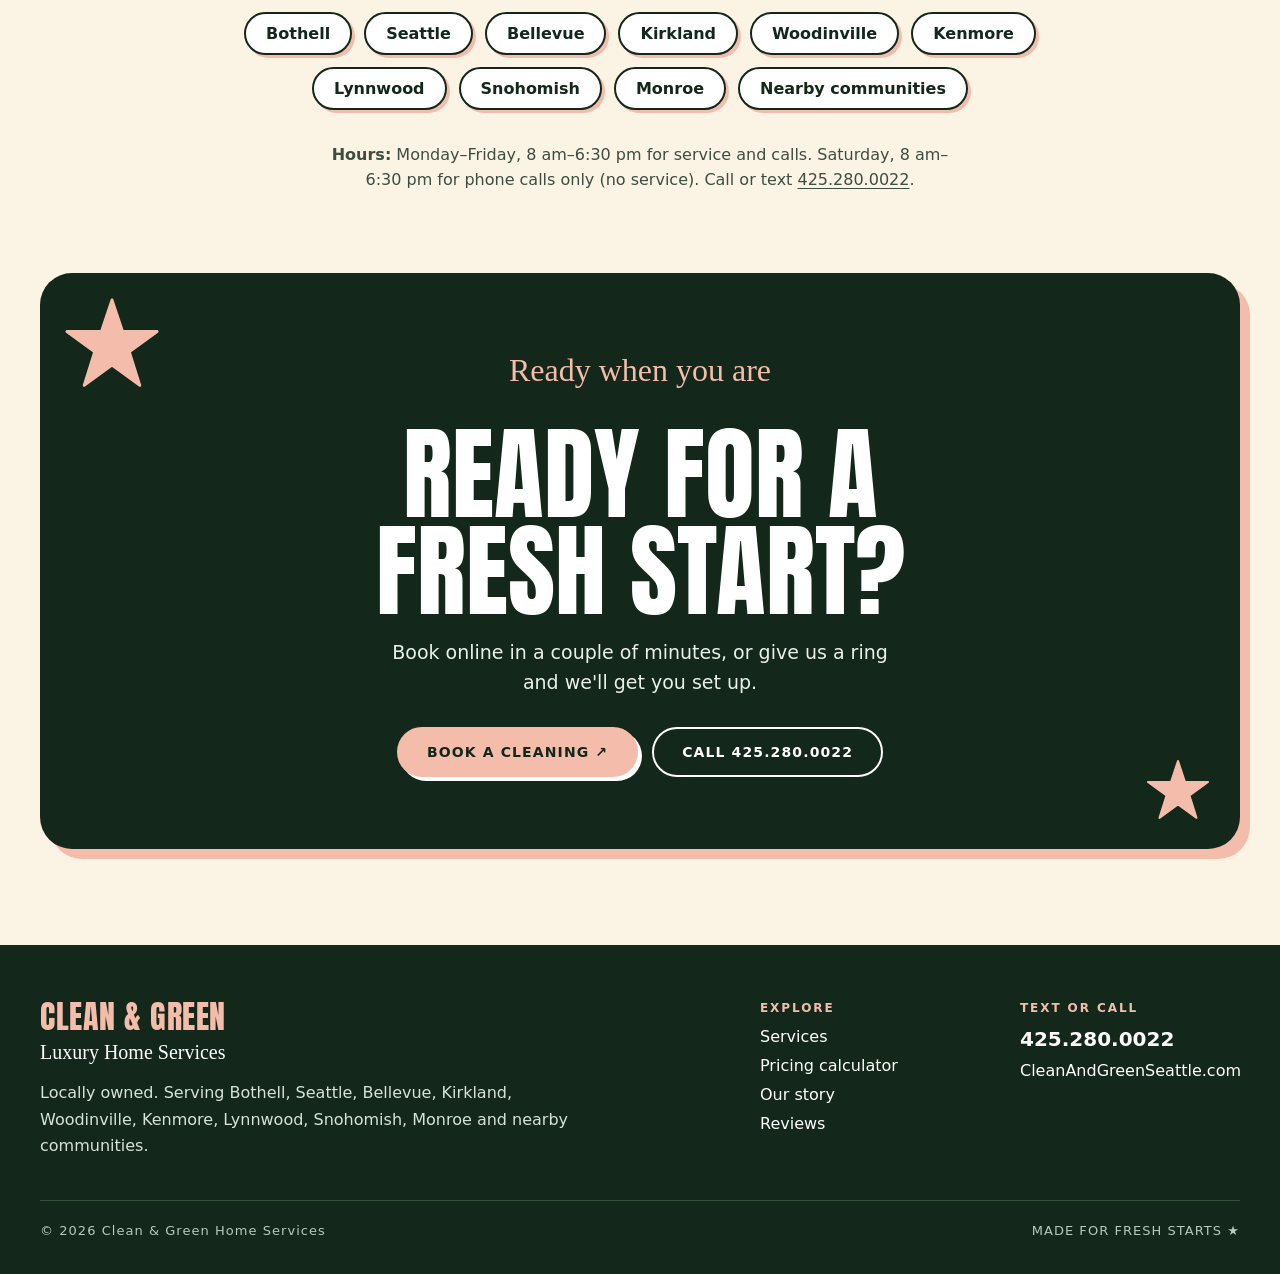
==== commit 1a8ab48a: "Add files via upload" ====
--- a/index.html
+++ b/index.html
@@ -9,6 +9,38 @@
 <link rel="preconnect" href="https://fonts.gstatic.com" crossorigin>
 <link href="https://fonts.googleapis.com/css2?family=Anton&family=Kaushan+Script&family=DM+Sans:wght@400;500;700&display=swap" rel="stylesheet">
 <link rel="stylesheet" href="styles.css">
+<link rel="canonical" href="https://cleanandgreenseattle.com/">
+<script type="application/ld+json">
+{
+  "@context": "https://schema.org",
+  "@type": "HomeAndConstructionBusiness",
+  "@id": "https://cleanandgreenseattle.com/#business",
+  "name": "Clean & Green",
+  "alternateName": "Clean & Green Carpet Cleaning",
+  "description": "Locally owned carpet, upholstery, area rug, air duct and dryer vent cleaning in Bothell, WA and greater Seattle.",
+  "url": "https://cleanandgreenseattle.com/",
+  "telephone": "+1-425-280-0022",
+  "image": "https://cleanandgreenseattle.com/remy-truck.jpg",
+  "priceRange": "$$",
+  "address": {"@type": "PostalAddress", "addressLocality": "Bothell", "addressRegion": "WA", "addressCountry": "US"},
+  "openingHoursSpecification": [
+    {"@type": "OpeningHoursSpecification", "dayOfWeek": ["Monday","Tuesday","Wednesday","Thursday","Friday"], "opens": "08:00", "closes": "18:30"}
+  ],
+  "areaServed": [{"@type":"City","name":"Bothell"},{"@type":"City","name":"Seattle"},{"@type":"City","name":"Bellevue"},{"@type":"City","name":"Kirkland"},{"@type":"City","name":"Woodinville"},{"@type":"City","name":"Kenmore"},{"@type":"City","name":"Lynnwood"},{"@type":"City","name":"Snohomish"},{"@type":"City","name":"Monroe"}],
+  "sameAs": ["https://share.google/79IeCFcH2aa2ygb56"],
+  "hasOfferCatalog": {
+    "@type": "OfferCatalog",
+    "name": "Cleaning services",
+    "itemListElement": [
+      {"@type": "Offer", "itemOffered": {"@type": "Service", "name": "Carpet cleaning"}},
+      {"@type": "Offer", "itemOffered": {"@type": "Service", "name": "Upholstery cleaning"}},
+      {"@type": "Offer", "itemOffered": {"@type": "Service", "name": "Area rug cleaning"}},
+      {"@type": "Offer", "itemOffered": {"@type": "Service", "name": "Air duct cleaning"}},
+      {"@type": "Offer", "itemOffered": {"@type": "Service", "name": "Dryer vent cleaning"}}
+    ]
+  }
+}
+</script>
 </head>
 <body class="theme-home">
 <a class="skip" href="#main">Skip to content</a>
@@ -272,6 +304,19 @@
     </div>
   </section>
 
+  <!-- AREAS WE SERVE -->
+  <section class="areas" id="areas">
+    <div class="wrap section-center">
+      <p class="kicker script" style="color:var(--rust)">Close to home</p>
+      <h2 class="display h2">Areas we serve</h2>
+      <p class="areas-lede">Based in Bothell, WA, we clean carpets, upholstery, rugs, air ducts and dryer vents across greater Seattle and the Eastside.</p>
+      <ul class="areas-list">
+        <li>Bothell</li><li>Seattle</li><li>Bellevue</li><li>Kirkland</li><li>Woodinville</li><li>Kenmore</li><li>Lynnwood</li><li>Snohomish</li><li>Monroe</li><li>Nearby communities</li>
+      </ul>
+      <p class="areas-hours"><strong>Hours:</strong> Monday–Friday, 8 am–6:30 pm for service and calls. Saturday, 8 am–6:30 pm for phone calls only (no service). Call or text <a href="tel:4252800022">425.280.0022</a>.</p>
+    </div>
+  </section>
+
   <!-- FINAL CTA -->
   <div class="cta-wrap">
     <section class="cta">
--- a/styles.css
+++ b/styles.css
@@ -11,7 +11,7 @@
 .theme-home{--display:'Anton',sans-serif}
 .theme-dark{--display:'Russo One',sans-serif;background:var(--forest)}
 a{color:inherit;text-decoration:none}
-img{max-width:100%;display:block}
+img{max-width:100%;height:auto;display:block}
 h1,h2,h3,p{margin:0}
 .skip{position:absolute;top:-100px;left:8px;background:#fff;color:var(--forest);padding:12px;z-index:99}
 .skip:focus{top:8px}
@@ -331,3 +331,11 @@
   .drive{animation:none !important;left:45%}
   .carousel-track,.btn,.card{transition:none !important}
 }
+
+/* ---------- Areas we serve ---------- */
+.areas{background:var(--cream);padding:72px 28px 80px;border-top:3px solid var(--forest)}
+.areas-lede{max-width:620px;margin:16px auto 0;font-size:18px;line-height:1.6;color:var(--ink)}
+.areas-list{list-style:none;margin:32px auto 0;padding:0;display:flex;flex-wrap:wrap;gap:12px;justify-content:center;max-width:820px}
+.areas-list li{background:#fff;border:2px solid var(--forest);border-radius:999px;padding:10px 20px;font-weight:700;box-shadow:3px 3px 0 var(--peach)}
+.areas-hours{margin:32px auto 0;max-width:620px;font-size:16px;line-height:1.6;color:var(--muted)}
+.areas-hours a{text-decoration:underline;text-underline-offset:3px}
